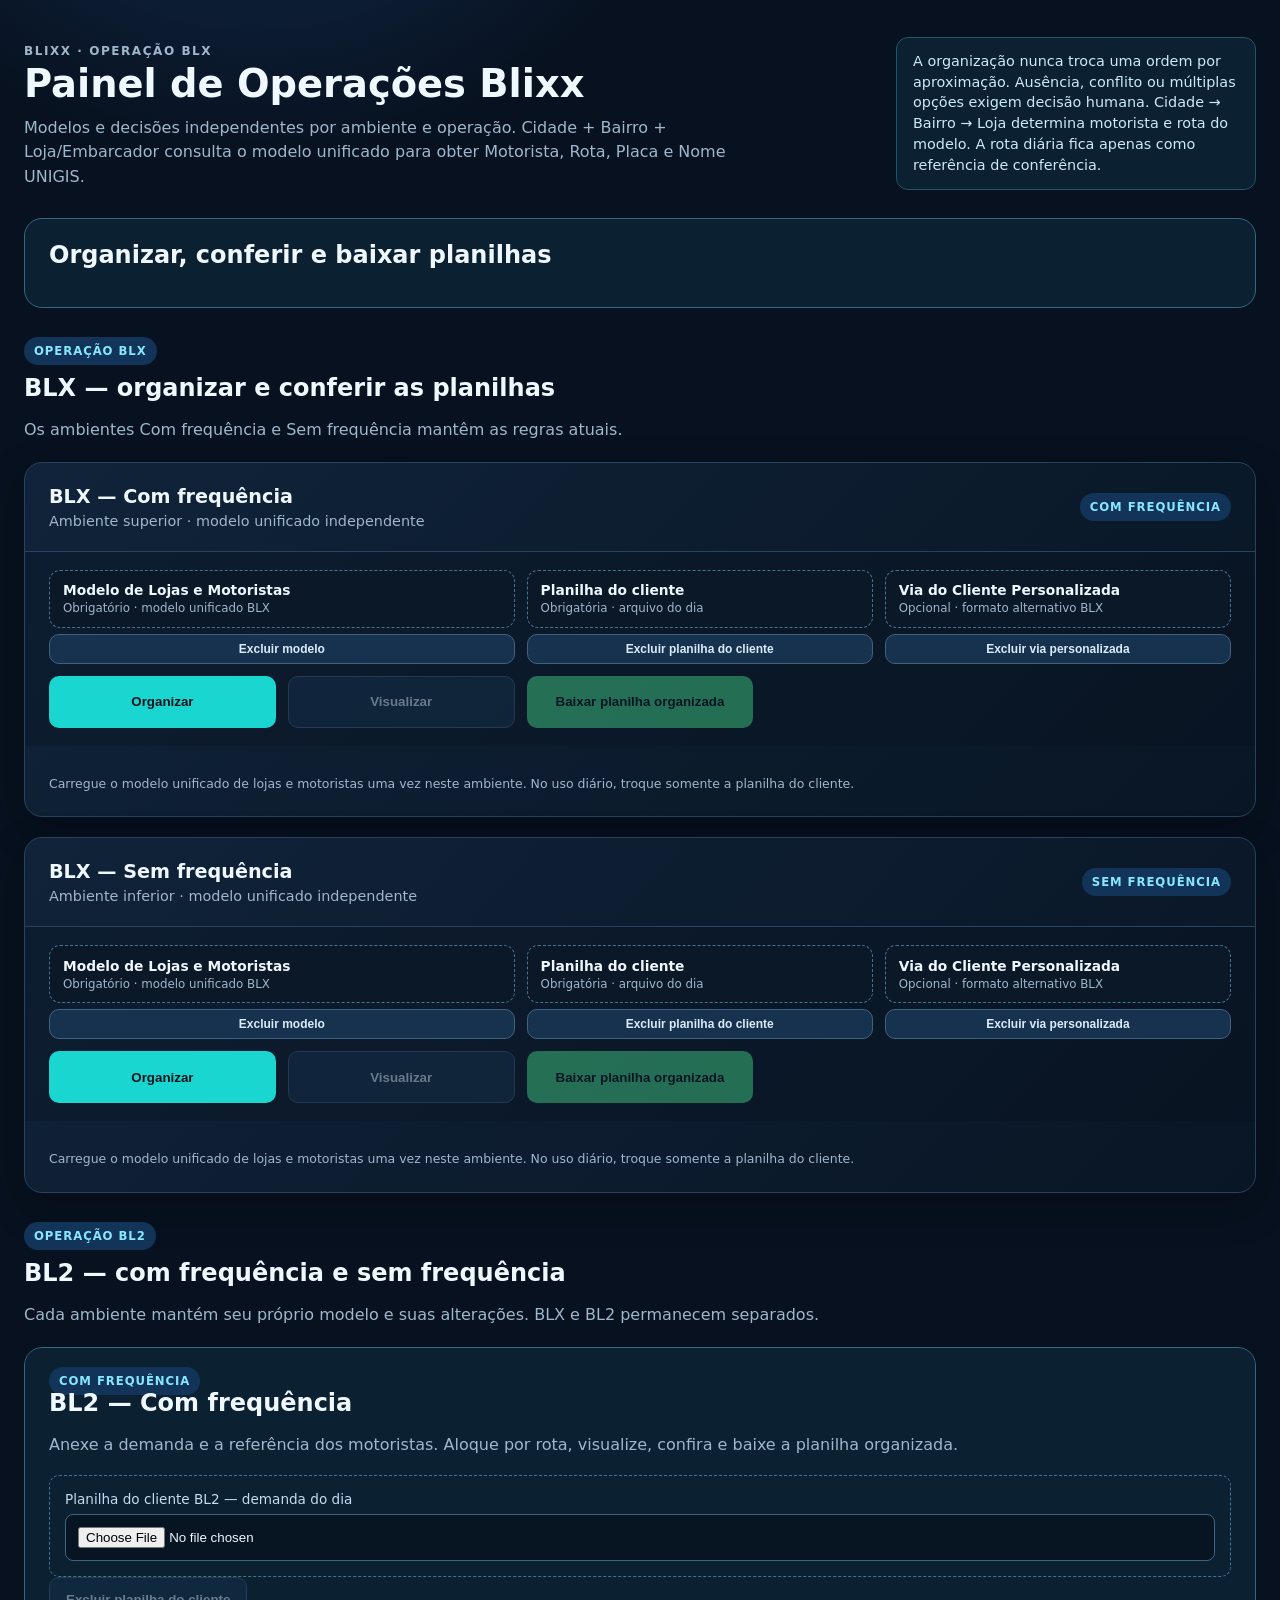
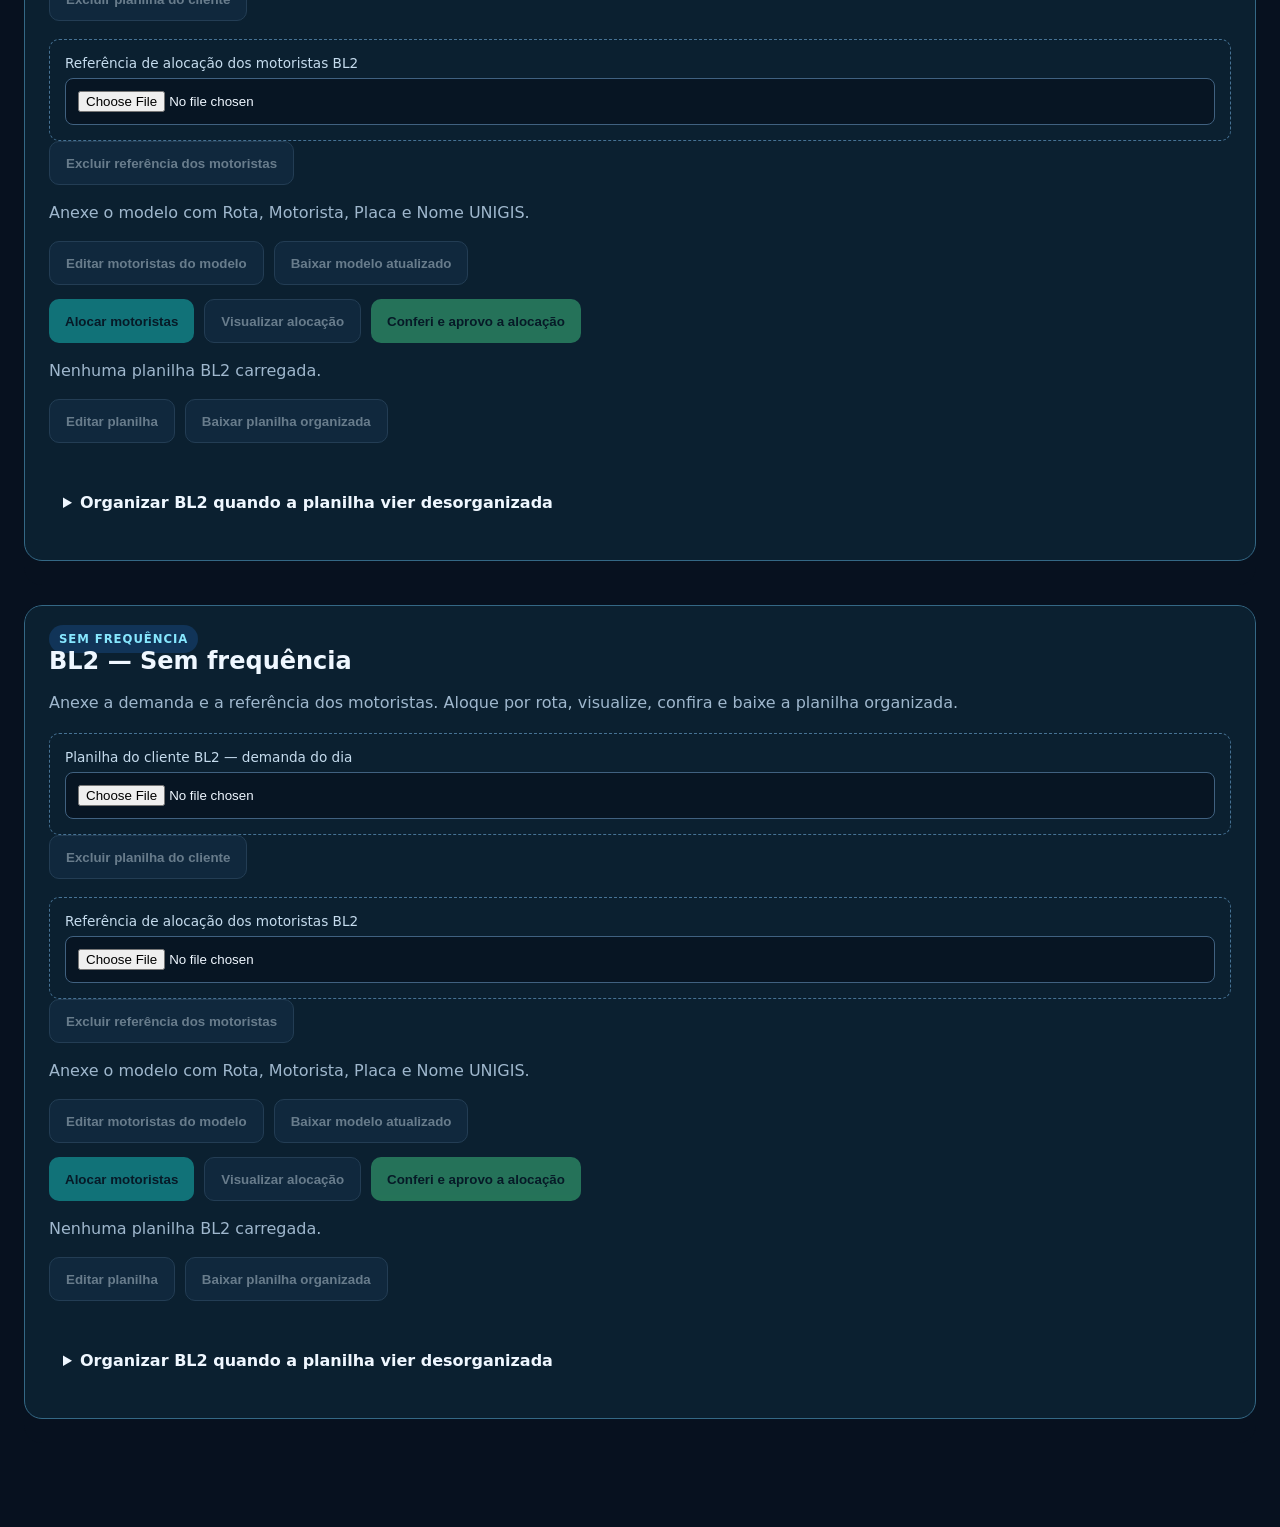
==== operacoes.html @ 613698d2 "Publicar Painel de Operações Blixx com organização e download testados" ====
<!doctype html>
<html lang="pt-BR">
<head>
<meta charset="utf-8">
<script>
'use strict';
// Each BL2 workspace runs the same tested UI with its own saved reference and choices.
const bl2Frequency=new URLSearchParams(location.search).get('bl2-frequency');
const isBL2Frequency=['com','sem'].includes(bl2Frequency);
if(!isBL2Frequency){
 // Preserve the former BL2 reference in Com frequência once; retain original keys as backup.
 try{if(localStorage.getItem('bl2-frequency-migration-v1')!=='done'){
  for(const key of ['bl2-route-reference-v1','blx-organizador-unificado-v2-bl2','blx-vinculos-humanos-v1-bl2']){
   const old=localStorage.getItem(key),target=key+'-frequency-com';
   if(old!==null&&localStorage.getItem(target)===null)localStorage.setItem(target,old);
  }
  localStorage.setItem('bl2-frequency-migration-v1','done');
 }}catch{}
}
const panelStorage=isBL2Frequency?{
 key(key){return /^(bl2-|rota-import-gate-v1-BL2$)|^blx-(organizador-unificado-v2|vinculos-humanos-v1)-bl2$/.test(key)?key+'-frequency-'+bl2Frequency:key;},
 getItem(key){return localStorage.getItem(this.key(key));},
 setItem(key,value){localStorage.setItem(this.key(key),value);},
 removeItem(key){localStorage.removeItem(this.key(key));}
}:localStorage;
if(isBL2Frequency){
 document.documentElement.classList.add('bl2-frequency-frame');
 const style=document.createElement('style');style.textContent='.bl2-frequency-frame body{background:#07111f;min-height:0;margin:0}.bl2-frequency-frame main{padding:0;max-width:none}.bl2-frequency-frame .hero,.bl2-frequency-frame #operation-blx,.bl2-frequency-frame main>.robot-panel:not(#operation-bl2),.bl2-frequency-frame body>header,.bl2-frequency-frame nav{display:none!important}.bl2-frequency-frame #operation-bl2{margin:0!important}.bl2-frequency-frame #bl2-optional{margin-bottom:12px}';document.head.append(style);
}
window.addEventListener('DOMContentLoaded',()=>{
 if(isBL2Frequency){
  const title='BL2 — '+(bl2Frequency==='com'?'Com frequência':'Sem frequência');
  document.title=title;document.querySelector('#operation-bl2 h2').textContent=title;
  document.querySelector('#operation-bl2 .mode').textContent=bl2Frequency==='com'?'COM FREQUÊNCIA':'SEM FREQUÊNCIA';
  document.querySelector('#card-bl2 h2').textContent=title+' — organização opcional';
  const snapshot=saveSnapshot;saveSnapshot=async function(source,operation,env,phase){
   if(operation==='BL2'){const prefix=title+' · ';source={...source,source:String(source.source).startsWith(prefix)?source.source:prefix+source.source};}
   return snapshot(source,operation,env,phase);
  };
  const originalStart=startRobot;startRobot=async function(operation,mode='real'){
   if(operation!=='BL2')throw Error('Este ambiente é exclusivo da BL2.');
   if(!readyForRobot('BL2')||!bl2Sheet)throw Error('Confira e aprove a planilha deste ambiente antes de iniciar.');
   if(isOperationBusy('BL2')||submitting)throw Error('A BL2 já está em andamento.');
   // The backend runs one BL2 at a time. Rebind an already approved, unchanged
   // local sheet if the other frequency was saved after this one.
   const current=await(await fetch('/api/operation-sheet?operation=BL2')).json();
   if(current.sheet?.id!==savedBL2.id){
    const phase=savedBL2.phase;submitting=true;updateButtons();
    try{savedBL2=await saveSnapshot(bl2Sheet,'BL2','bl2',phase);rememberGate(savedBL2);}
    finally{submitting=false;updateButtons();}
   }
   // Share the visible credentials and concurrency control with the main monitor.
   if(window.parent!==window){for(const key of ['user','password'])monitor('BL2',key).value=window.parent.document.getElementById('monitor-BL2-'+key).value;$('parallel-mode').checked=window.parent.document.getElementById('parallel-mode').checked;}
   await originalStart(operation,mode);
   if(window.parent!==window){window.parent.document.getElementById('monitor-BL2-password').value='';window.parent.document.getElementById('monitor-BL2').scrollIntoView({behavior:'smooth'});}
  };
  const download=downloadWorkbook;downloadWorkbook=function(wb,name){return download(wb,name.replace(/\.xlsx$/i,'_'+(bl2Frequency==='com'?'COM_FREQUENCIA':'SEM_FREQUENCIA')+'.xlsx'));};
  const savedDownload=downloadSavedRevision;downloadSavedRevision=async function(operation){
   if(operation!=='BL2')return savedDownload(operation);
   if(!bl2Sheet)throw Error('Nenhuma planilha carregada neste ambiente.');
   await ensureXlsx();const wb=XLSX.utils.book_new();XLSX.utils.book_append_sheet(wb,XLSX.utils.aoa_to_sheet(bl2Sheet.table),'Report');downloadWorkbook(wb,'PLANILHA_BL2.xlsx');
  };
  // Keep the shared monitor's parallel permission current before enabling Start.
  const buttons=updateButtons;updateButtons=function(){if(window.parent!==window)$('parallel-mode').checked=window.parent.document.getElementById('parallel-mode').checked;buttons();};
  const report=()=>{if(window.parent!==window)window.parent.postMessage({type:'bl2-frequency-height',frequency:bl2Frequency,height:Math.ceil(document.querySelector('main').getBoundingClientRect().height)+24},location.origin);};
  new ResizeObserver(report).observe(document.querySelector('main'));report();
  return;
 }
 const old=document.getElementById('operation-bl2');old.hidden=true;
 const group=document.createElement('section');group.id='bl2-frequency-workspaces';
 group.innerHTML='<div class="operation-heading"><span class="mode">OPERAÇÃO BL2</span><h2>BL2 — com frequência e sem frequência</h2><p>Cada ambiente mantém seu próprio modelo e suas alterações. No portal, ambos usam BL2. Execute uma BL2 por vez.</p></div>';
 old.after(group);const frames=new Map();
 for(const frequency of ['com','sem']){const frame=document.createElement('iframe');frame.src='./operacoes.html?bl2-frequency='+frequency;frame.title='BL2 — '+(frequency==='com'?'Com frequência':'Sem frequência');frame.style.cssText='display:block;width:100%;height:700px;border:0;margin:20px 0;border-radius:18px';group.append(frame);frames.set(frequency,frame);}
 window.addEventListener('message',event=>{const data=event.data,frame=frames.get(data?.frequency);if(event.origin!==location.origin||!frame||event.source!==frame.contentWindow||data.type!=='bl2-frequency-height'||!Number.isFinite(data.height))return;frame.style.height=Math.max(450,Math.min(12000,data.height))+'px';});
});

</script>
<script src="./web-mode.js"></script>
<meta name="viewport" content="width=device-width, initial-scale=1">
<title>Painel de Operações Blixx</title>
<style>
:root{--bg:#07111f;--panel:#0d1b2d;--panel2:#11243b;--line:#27435f;--ink:#eff7ff;--muted:#9fb7cd;--cyan:#1ad6d1;--green:#45d78b;--amber:#f4b64e;--red:#ff7181;--blue:#528bff}
*{box-sizing:border-box}body{margin:0;background:radial-gradient(circle at 20% -10%,#17345a 0,transparent 30rem),var(--bg);color:var(--ink);font-family:Inter,ui-sans-serif,system-ui,-apple-system,BlinkMacSystemFont,"Segoe UI",sans-serif}
main{max-width:1440px;margin:auto;padding:32px 24px 64px}.hero{display:flex;justify-content:space-between;gap:24px;align-items:end;margin-bottom:28px}.eyebrow{margin:0 0 8px;color:var(--cyan);font-size:.75rem;font-weight:800;letter-spacing:.13em;text-transform:uppercase}.hero h1{font-size:clamp(1.7rem,3vw,2.5rem);margin:0}.hero p{color:var(--muted);margin:10px 0 0;max-width:760px;line-height:1.55}.rule{background:#0b2030;border:1px solid #24536a;padding:13px 16px;border-radius:12px;color:#cceaf5;font-size:.9rem;line-height:1.45;max-width:360px}.workspace{border:1px solid var(--line);border-radius:18px;background:linear-gradient(135deg,rgba(17,36,59,.95),rgba(9,22,37,.96));overflow:hidden;margin:20px 0;box-shadow:0 14px 40px rgba(0,0,0,.22)}.workspace-head{padding:22px 24px;display:flex;align-items:center;justify-content:space-between;gap:18px;border-bottom:1px solid var(--line)}.workspace-head h2{font-size:1.2rem;margin:0}.workspace-head p{margin:5px 0 0;color:var(--muted);font-size:.9rem}.mode{font-size:.73rem;font-weight:800;padding:7px 10px;border-radius:99px;letter-spacing:.08em;text-transform:uppercase;background:#113458;color:#87e7ff;white-space:nowrap}.controls{display:grid;grid-template-columns:repeat(2,minmax(180px,1fr)) auto auto auto auto;gap:12px;padding:18px 24px;background:rgba(4,15,26,.25)}.upload{display:flex;min-height:58px;align-items:center;padding:10px 13px;border:1px dashed #467294;border-radius:11px;background:#0a1828;cursor:pointer;transition:.16s}.upload:hover{border-color:var(--cyan);background:#0b2031}.upload strong{font-size:.86rem;display:block}.upload span{display:block;color:var(--muted);font-size:.74rem;margin-top:3px}.upload input{display:none}.action{border:0;border-radius:10px;padding:0 16px;min-height:44px;align-self:center;color:#02131d;background:var(--cyan);font-weight:800;cursor:pointer;white-space:nowrap}.action:hover{filter:brightness(1.08)}.action.secondary{background:#17324e;color:#d9ecfb;border:1px solid #406180}.action.export{background:var(--green)}.action:disabled{opacity:.45;cursor:not-allowed}.content{padding:0 24px 24px}.message{display:none;margin:17px 0 0;border:1px solid var(--line);border-radius:10px;padding:12px 14px;color:var(--muted);font-size:.9rem}.message.show{display:block}.message.error{border-color:#8e3e4c;color:#ffd0d7;background:#2b141b}.message.ok{border-color:#27664e;color:#bbf6d6;background:#0b281f}.metrics{display:grid;grid-template-columns:repeat(4,minmax(0,1fr));gap:12px;margin:18px 0}.metric{border:1px solid var(--line);border-radius:12px;padding:15px;background:#091827}.metric label{color:var(--muted);font-size:.76rem}.metric strong{font-size:1.55rem;display:block;margin-top:4px}.metric.good strong{color:var(--green)}.metric.warn strong{color:var(--amber)}.preview{display:none;border:1px solid var(--line);border-radius:12px;overflow:auto;max-height:460px;background:#071523}.preview.show{display:block}table{border-collapse:collapse;width:100%;font-size:.81rem}th{position:sticky;top:0;background:#10253b;color:#bbd7ee;text-align:left;z-index:1}th,td{padding:10px 12px;border-bottom:1px solid #1c3851;white-space:nowrap}.preview tbody tr{cursor:default}.preview tbody tr:hover{background:#0d2438}.preview td.editing{outline:1px solid var(--cyan);background:#12344a;color:#fff}.tag{display:inline-block;padding:4px 7px;border-radius:7px;font-size:.69rem;font-weight:800}.tag.ok{background:#153d2c;color:#89f0b8}.tag.pending{background:#493616;color:#ffd281}.foot{padding:13px 0 0;color:var(--muted);font-size:.78rem;line-height:1.4}.muted{color:var(--muted)}@media(max-width:1100px){.controls{grid-template-columns:repeat(3,1fr)}.controls .action{min-height:52px}}@media(max-width:700px){main{padding:22px 14px 40px}.hero{display:block}.rule{margin-top:16px}.controls{grid-template-columns:1fr}.workspace-head{padding:18px}.content{padding:0 14px 14px}.controls{padding:14px}.metrics{grid-template-columns:repeat(2,1fr)}}
.decision-panel{margin:18px 0;padding:16px;border:1px solid #80652d;border-radius:12px;background:#152235}.decision-panel h3{margin:0 0 8px}.decision-list{display:grid;gap:12px}.decision-item{padding:12px;border:1px solid #38516d;border-radius:8px}.decision-item p{margin:0 0 8px;white-space:normal}.decision-item select{max-width:100%;width:100%;padding:10px;color:#eff7ff;background:#091827;border:1px solid #557390;border-radius:8px}.decision-item .action{margin:10px 10px 0 0}.decision-note{color:#9fb7cd;font-size:.85rem;line-height:1.5}.decision-feedback{color:#ffd281;margin-top:8px}
.remove-attachment{margin-top:6px;width:100%;font-size:.75rem;min-height:30px}.attachment{min-width:0}.bl2-optional{margin-top:20px}.bl2-optional>summary{cursor:pointer;font-weight:700;padding:14px}
.robot-panel .workspace .upload input[type="file"]{display:none}.controls{grid-template-columns:repeat(4,minmax(0,1fr))}.controls>.attachment{grid-column:span 2}.controls>.action{min-height:52px;white-space:normal}.approval-steps{color:#9fb7cd;font-size:.9rem;line-height:1.6}@media(max-width:700px){.controls{grid-template-columns:1fr}.controls>.attachment{grid-column:1/-1}}
[hidden]{display:none!important}.controls{grid-template-columns:repeat(5,minmax(0,1fr))}.controls>.attachment{grid-column:span 2}.controls>.attachment:nth-child(2){grid-column:span 3}@media(max-width:700px){.controls{grid-template-columns:1fr}.controls>.attachment,.controls>.attachment:nth-child(2){grid-column:1/-1}}#card-com .controls,#card-sem .controls{grid-template-columns:repeat(10,minmax(0,1fr))}#card-com .controls>.attachment,#card-sem .controls>.attachment{grid-column:span 3}#card-com .controls>.attachment:first-child,#card-sem .controls>.attachment:first-child{grid-column:span 4}#card-com .controls>.action,#card-sem .controls>.action{grid-column:span 2}@media(max-width:700px){#card-com .controls,#card-sem .controls{grid-template-columns:1fr}#card-com .controls>.attachment,#card-sem .controls>.attachment,#card-com .controls>.attachment:first-child,#card-sem .controls>.attachment:first-child,#card-com .controls>.action,#card-sem .controls>.action{grid-column:1/-1}}@media(max-width:850px){#parallel-monitors{grid-template-columns:1fr!important}}.operation-monitor{padding:16px;border:1px solid #346885;border-radius:12px;background:#071827}</style>
<link rel="stylesheet" href="./robot-panel.css">
</head>
<body>
<main>
  <header class="hero">
    <div>
      <p class="eyebrow">BLIXX · Operação BLX</p>
      <h1>Painel de Operações Blixx</h1>
      <p>Modelos e decisões independentes por ambiente e operação. Cidade + Bairro + Loja/Embarcador consulta o modelo unificado para obter Motorista, Rota, Placa e Nome UNIGIS.</p>
    </div>
    <div class="rule">A organização nunca troca uma ordem por aproximação. Ausência, conflito ou múltiplas opções exigem decisão humana. Cidade → Bairro → Loja determina motorista e rota do modelo. A rota diária fica apenas como referência de conferência.</div>
  </header>

  <section class="workspace" id="card-com">
    <div class="workspace-head">
      <div><h2>Com frequência</h2><p>Ambiente superior · modelo unificado independente</p></div>
      <span class="mode">COM FREQUÊNCIA</span>
    </div>
    <div class="controls">
      <div class="attachment"><label class="upload"><input id="com-model" type="file" accept=".xlsx,.xls"><div><strong>Modelo de Lojas e Motoristas</strong><span>Obrigatório · modelo unificado BLX</span></div></label><button class="action secondary remove-attachment" id="com-model-remove" onclick="removeAttachment('com','model')">Excluir modelo</button></div>
      <div class="attachment"><label class="upload"><input id="com-client" type="file" accept=".xlsx,.xls"><div><strong>Planilha do cliente</strong><span>Obrigatória · arquivo do dia</span></div></label><button class="action secondary remove-attachment" id="com-client-remove" onclick="removeAttachment('com','client')">Excluir planilha do cliente</button></div>
      <div class="attachment"><label class="upload"><input id="com-custom" type="file" accept=".xlsx,.xls"><div><strong>Via do Cliente Personalizada</strong><span>Opcional · formato alternativo BLX</span></div></label><button class="action secondary remove-attachment" id="com-custom-remove" onclick="removeAttachment('com','custom')">Excluir via personalizada</button></div>
      <button class="action" onclick="organize('com')">Organizar</button>
      <button class="action secondary" id="com-view" onclick="togglePreview('com')" disabled>Visualizar</button>
      <button class="action export" id="com-export" onclick="exportResult('com')" disabled>Baixar planilha organizada</button>
      <button class="action export" id="com-use-approved" onclick="document.getElementById('com-approved').click()">Utilizar planilha aprovada</button><input hidden id="com-approved" type="file" accept=".xlsx,.xls" onchange="loadApprovedFile('com')">
    </div>
    <div class="content"><div class="foot" id="com-approval-note">Após receber a aprovação do cliente, carregue o arquivo em “Carregar planilha aprovada”.</div><button class="action secondary" id="com-approved-remove" onclick="removeApprovedFile('com')" hidden>Excluir planilha aprovada</button><div id="com-message" class="message"></div><div id="com-metrics" class="metrics" hidden></div><div id="com-decisions"></div><div id="com-preview" class="preview"></div><div class="foot">Carregue o modelo unificado de lojas e motoristas uma vez neste ambiente. No uso diário, troque somente a planilha do cliente.</div></div>
  </section>

  <section class="workspace" id="card-sem">
    <div class="workspace-head">
      <div><h2>Sem frequência</h2><p>Ambiente inferior · modelo unificado independente</p></div>
      <span class="mode">SEM FREQUÊNCIA</span>
    </div>
    <div class="controls">
      <div class="attachment"><label class="upload"><input id="sem-model" type="file" accept=".xlsx,.xls"><div><strong>Modelo de Lojas e Motoristas</strong><span>Obrigatório · modelo unificado BLX</span></div></label><button class="action secondary remove-attachment" id="sem-model-remove" onclick="removeAttachment('sem','model')">Excluir modelo</button></div>
      <div class="attachment"><label class="upload"><input id="sem-client" type="file" accept=".xlsx,.xls"><div><strong>Planilha do cliente</strong><span>Obrigatória · arquivo do dia</span></div></label><button class="action secondary remove-attachment" id="sem-client-remove" onclick="removeAttachment('sem','client')">Excluir planilha do cliente</button></div>
      <div class="attachment"><label class="upload"><input id="sem-custom" type="file" accept=".xlsx,.xls"><div><strong>Via do Cliente Personalizada</strong><span>Opcional · formato alternativo BLX</span></div></label><button class="action secondary remove-attachment" id="sem-custom-remove" onclick="removeAttachment('sem','custom')">Excluir via personalizada</button></div>
      <button class="action" onclick="organize('sem')">Organizar</button>
      <button class="action secondary" id="sem-view" onclick="togglePreview('sem')" disabled>Visualizar</button>
      <button class="action export" id="sem-export" onclick="exportResult('sem')" disabled>Baixar planilha organizada</button>
      <button class="action export" id="sem-use-approved" onclick="document.getElementById('sem-approved').click()">Utilizar planilha aprovada</button><input hidden id="sem-approved" type="file" accept=".xlsx,.xls" onchange="loadApprovedFile('sem')">
    </div>
    <div class="content"><div class="foot" id="sem-approval-note">Após receber a aprovação do cliente, carregue o arquivo em “Carregar planilha aprovada”.</div><button class="action secondary" id="sem-approved-remove" onclick="removeApprovedFile('sem')" hidden>Excluir planilha aprovada</button><div id="sem-message" class="message"></div><div id="sem-metrics" class="metrics" hidden></div><div id="sem-decisions"></div><div id="sem-preview" class="preview"></div><div class="foot">Carregue o modelo unificado de lojas e motoristas uma vez neste ambiente. No uso diário, troque somente a planilha do cliente.</div></div>
  </section>
  <section class="workspace" id="card-bl2">
    <div class="workspace-head">
      <div><h2>BL2 — organização opcional</h2><p>Use somente quando a planilha BL2 precisar ser organizada</p></div>
      <span class="mode">BL2</span>
    </div>
    <div class="controls">
      <div class="attachment"><label class="upload"><input id="bl2-model" type="file" accept=".xlsx,.xls"><div><strong>Modelo de Lojas e Motoristas</strong><span>Obrigatório · modelo unificado BL2</span></div></label><button class="action secondary remove-attachment" id="bl2-model-remove" onclick="removeAttachment('bl2','model')">Excluir modelo</button></div>
      <div class="attachment"><label class="upload"><input id="bl2-client" type="file" accept=".xlsx,.xls"><div><strong>Planilha do cliente</strong><span>Obrigatória · arquivo do dia</span></div></label><button class="action secondary remove-attachment" id="bl2-client-remove" onclick="removeAttachment('bl2','client')">Excluir planilha do cliente</button></div>
      <button class="action" onclick="organize('bl2')">Organizar</button>
      <button class="action secondary" id="bl2-view" onclick="togglePreview('bl2')" disabled>Visualizar</button>
      <button class="action export" id="bl2-export" onclick="exportResult('bl2')" disabled>Baixar planilha organizada</button>
      <button class="action export" id="bl2-use-approved" onclick="document.getElementById('bl2-approved').click()">Utilizar planilha aprovada</button><input hidden id="bl2-approved" type="file" accept=".xlsx,.xls" onchange="loadApprovedFile('bl2')">
    </div>
    <div class="content"><div class="foot" id="bl2-approval-note">Após receber a aprovação do cliente, carregue o arquivo em “Carregar planilha aprovada”.</div><button class="action secondary" id="bl2-approved-remove" onclick="removeApprovedFile('bl2')" hidden>Excluir planilha aprovada</button><div id="bl2-message" class="message"></div><div id="bl2-metrics" class="metrics" hidden></div><div id="bl2-decisions"></div><div id="bl2-preview" class="preview"></div><div class="foot">Carregue o modelo unificado de lojas e motoristas uma vez neste ambiente. No uso diário, troque somente a planilha do cliente.</div></div>
  </section>
</main>

<script>
const states = { com: {}, sem: {}, bl2: {} };
const savedBases={com:{},sem:{},bl2:{}};
function baseStorageKey(env){return 'blx-organizador-unificado-v2-'+env;}
for(const env of ['com','sem','bl2']){
 try{const saved=JSON.parse(panelStorage.getItem(baseStorageKey(env))||'{}');if(Array.isArray(saved.model))savedBases[env]=saved;}catch{}
}
const legacyCatalogSeed={"signature":"3708675a5954f3ddae43882a72fa41549aa5fd11950166cd31335fe16e589199","rows":[{"catalogOnly":true,"cidade":"","bairro":"","loja":"","motorista":"GELSON PEREIRA RUFINO","rota":"1","placa":"FQJ7E97","unigis":"PEREIRA RUFINO GELSON","base":"BLX","status":"VINCULO_EXATO"},{"catalogOnly":true,"cidade":"","bairro":"","loja":"","motorista":"GEANNE JONUZZI NUNES LABANCA LAURENTINO","rota":"2","placa":"RMS2H68","unigis":"NUNES LABLANCA LAURENTIN GEANNE JONUZZI","base":"BLX","status":"VINCULO_EXATO"},{"catalogOnly":true,"cidade":"","bairro":"","loja":"","motorista":"GEANNE JONUZZI NUNES LABANCA LAURENTINO","rota":"2","placa":"RMS2H68","unigis":"NUNES LABLANCA LAURENTIN GEANNE JONUZZI","base":"BLX","status":"VINCULO_EXATO"},{"catalogOnly":true,"cidade":"","bairro":"","loja":"","motorista":"JOSE NILTO DE SOUZA","rota":"3","placa":"TAT1I41","unigis":"DE SOUZA JOSE NILTO","base":"BLX","status":"VINCULO_EXATO"},{"catalogOnly":true,"cidade":"","bairro":"","loja":"","motorista":"NATANAEL DE SOUZA","rota":"4","placa":"BAP8F31","unigis":"DE SOUZA NATANAEL","base":"BLX","status":"VINCULO_EXATO"},{"catalogOnly":true,"cidade":"","bairro":"","loja":"","motorista":"NATANAEL DE SOUZA","rota":"4","placa":"BAP8F31","unigis":"DE SOUZA NATANAEL","base":"BLX","status":"VINCULO_EXATO"},{"catalogOnly":true,"cidade":"","bairro":"","loja":"","motorista":"NATANAEL DE SOUZA","rota":"4","placa":"BAP8F31","unigis":"DE SOUZA NATANAEL","base":"BLX","status":"VINCULO_EXATO"},{"catalogOnly":true,"cidade":"","bairro":"","loja":"","motorista":"JULIANO ANTONIO FERREIRA","rota":"5","placa":"SKV0C95","unigis":"ANTONIO FERREIRA JULIANO","base":"BLX","status":"VINCULO_EXATO"},{"catalogOnly":true,"cidade":"","bairro":"","loja":"","motorista":"JULIANO ANTONIO FERREIRA","rota":"5","placa":"SKV0C95","unigis":"ANTONIO FERREIRA JULIANO","base":"BLX","status":"VINCULO_EXATO"},{"catalogOnly":true,"cidade":"","bairro":"","loja":"","motorista":"VALDIR ORCI JUNIOR","rota":"6","placa":"RFS5H31","unigis":"ORCI JUNIOR VALDIR","base":"BLX","status":"VINCULO_EXATO"},{"catalogOnly":true,"cidade":"","bairro":"","loja":"","motorista":"VALDIR ORCI JUNIOR","rota":"6","placa":"RFS5H31","unigis":"ORCI JUNIOR VALDIR","base":"BLX","status":"VINCULO_EXATO"},{"catalogOnly":true,"cidade":"","bairro":"","loja":"","motorista":"VALDIR ORCI JUNIOR","rota":"6","placa":"RFS5H31","unigis":"ORCI JUNIOR VALDIR","base":"BLX","status":"VINCULO_EXATO"},{"catalogOnly":true,"cidade":"","bairro":"","loja":"","motorista":"VALDIR ORCI JUNIOR","rota":"6","placa":"RFS5H31","unigis":"ORCI JUNIOR VALDIR","base":"BLX","status":"VINCULO_EXATO"},{"catalogOnly":true,"cidade":"","bairro":"","loja":"","motorista":"VALDIR ORCI JUNIOR","rota":"6","placa":"RFS5H31","unigis":"ORCI JUNIOR VALDIR","base":"BLX","status":"VINCULO_EXATO"},{"catalogOnly":true,"cidade":"","bairro":"","loja":"","motorista":"VALDIR ORCI JUNIOR","rota":"6","placa":"RFS5H31","unigis":"ORCI JUNIOR VALDIR","base":"BLX","status":"VINCULO_EXATO"},{"catalogOnly":true,"cidade":"","bairro":"","loja":"","motorista":"VALDIR ORCI JUNIOR","rota":"6","placa":"RFS5H31","unigis":"ORCI JUNIOR VALDIR","base":"BLX","status":"VINCULO_EXATO"},{"catalogOnly":true,"cidade":"","bairro":"","loja":"","motorista":"VALDIR ORCI JUNIOR","rota":"6","placa":"RFS5H31","unigis":"ORCI JUNIOR VALDIR","base":"BLX","status":"VINCULO_EXATO"},{"catalogOnly":true,"cidade":"","bairro":"","loja":"","motorista":"VALDIR ORCI JUNIOR","rota":"6","placa":"RFS5H31","unigis":"ORCI JUNIOR VALDIR","base":"BLX","status":"VINCULO_EXATO"},{"catalogOnly":true,"cidade":"","bairro":"","loja":"","motorista":"VINICIUS WALTER DOS SANTOS LIMA","rota":"7","placa":"QXC4G84","unigis":"DOS SANTOS LIMA VINICIUS WALTER","base":"BLX","status":"VINCULO_EXATO"},{"catalogOnly":true,"cidade":"","bairro":"","loja":"","motorista":"VINICIUS WALTER DOS SANTOS LIMA","rota":"7","placa":"QXC4G84","unigis":"DOS SANTOS LIMA VINICIUS WALTER","base":"BLX","status":"VINCULO_EXATO"},{"catalogOnly":true,"cidade":"","bairro":"","loja":"","motorista":"VINICIUS WALTER DOS SANTOS LIMA","rota":"7","placa":"QXC4G84","unigis":"DOS SANTOS LIMA VINICIUS WALTER","base":"BLX","status":"VINCULO_EXATO"},{"catalogOnly":true,"cidade":"","bairro":"","loja":"","motorista":"VINICIUS WALTER DOS SANTOS LIMA","rota":"7","placa":"QXC4G84","unigis":"DOS SANTOS LIMA VINICIUS WALTER","base":"BLX","status":"VINCULO_EXATO"},{"catalogOnly":true,"cidade":"","bairro":"","loja":"","motorista":"CARLA ROSAURA MEDEIROS MASSARI","rota":"8","placa":"QIG6B22","unigis":"MEDEIROS MASSARI CARLA ROSAURA","base":"BLX","status":"VINCULO_EXATO"},{"catalogOnly":true,"cidade":"","bairro":"","loja":"","motorista":"CARLA ROSAURA MEDEIROS MASSARI","rota":"8","placa":"QIG6B22","unigis":"MEDEIROS MASSARI CARLA ROSAURA","base":"BLX","status":"VINCULO_EXATO"},{"catalogOnly":true,"cidade":"","bairro":"","loja":"","motorista":"CARLA ROSAURA MEDEIROS MASSARI","rota":"8","placa":"QIG6B22","unigis":"MEDEIROS MASSARI CARLA ROSAURA","base":"BLX","status":"VINCULO_EXATO"},{"catalogOnly":true,"cidade":"","bairro":"","loja":"","motorista":"CARLA ROSAURA MEDEIROS MASSARI","rota":"8","placa":"QIG6B22","unigis":"MEDEIROS MASSARI CARLA ROSAURA","base":"BLX","status":"VINCULO_EXATO"},{"catalogOnly":true,"cidade":"","bairro":"","loja":"","motorista":"CARLA ROSAURA MEDEIROS MASSARI","rota":"8","placa":"QIG6B22","unigis":"MEDEIROS MASSARI CARLA ROSAURA","base":"BLX","status":"VINCULO_EXATO"},{"catalogOnly":true,"cidade":"","bairro":"","loja":"","motorista":"CARLA ROSAURA MEDEIROS MASSARI","rota":"8","placa":"QIG6B22","unigis":"MEDEIROS MASSARI CARLA ROSAURA","base":"BLX","status":"VINCULO_EXATO"},{"catalogOnly":true,"cidade":"","bairro":"","loja":"","motorista":"ANDRESSA  SANTOS DE MENEZES CAMPOS","rota":"9","placa":"RXS8I82","unigis":"DE MENEZES CAMPOS ANDRESSA SANTOS","base":"BLX","status":"VINCULO_EXATO"},{"catalogOnly":true,"cidade":"","bairro":"","loja":"","motorista":"ANDRESSA  SANTOS DE MENEZES CAMPOS","rota":"9","placa":"RXS8I82","unigis":"DE MENEZES CAMPOS ANDRESSA SANTOS","base":"BLX","status":"VINCULO_EXATO"},{"catalogOnly":true,"cidade":"","bairro":"","loja":"","motorista":"ANDRESSA  SANTOS DE MENEZES CAMPOS","rota":"9","placa":"RXS8I82","unigis":"DE MENEZES CAMPOS ANDRESSA SANTOS","base":"BLX","status":"VINCULO_EXATO"},{"catalogOnly":true,"cidade":"","bairro":"","loja":"","motorista":"ANDRESSA  SANTOS DE MENEZES CAMPOS","rota":"9","placa":"RXS8I82","unigis":"DE MENEZES CAMPOS ANDRESSA SANTOS","base":"BLX","status":"VINCULO_EXATO"},{"catalogOnly":true,"cidade":"","bairro":"","loja":"","motorista":"ANDRESSA  SANTOS DE MENEZES CAMPOS","rota":"9","placa":"RXS8I82","unigis":"DE MENEZES CAMPOS ANDRESSA SANTOS","base":"BLX","status":"VINCULO_EXATO"},{"catalogOnly":true,"cidade":"","bairro":"","loja":"","motorista":"ANDRÉ VIANA","rota":"10","placa":"RAE2F14 ","unigis":"VIANA KAPCHUK ANDRE","base":"BLX","status":"VINCULO_EXATO"},{"catalogOnly":true,"cidade":"","bairro":"","loja":"","motorista":"ANDRÉ VIANA","rota":"10","placa":"RAE2F14 ","unigis":"VIANA KAPCHUK ANDRE","base":"BLX","status":"VINCULO_EXATO"},{"catalogOnly":true,"cidade":"","bairro":"","loja":"","motorista":"ANDRÉ VIANA","rota":"10","placa":"RAE2F14 ","unigis":"VIANA KAPCHUK ANDRE","base":"BLX","status":"VINCULO_EXATO"},{"catalogOnly":true,"cidade":"","bairro":"","loja":"","motorista":"ANDRÉ VIANA","rota":"10","placa":"RAE2F14 ","unigis":"VIANA KAPCHUK ANDRE","base":"BLX","status":"VINCULO_EXATO"},{"catalogOnly":true,"cidade":"","bairro":"","loja":"","motorista":"ANDRÉ VIANA","rota":"10","placa":"RAE2F14 ","unigis":"VIANA KAPCHUK ANDRE","base":"BLX","status":"VINCULO_EXATO"},{"catalogOnly":true,"cidade":"","bairro":"","loja":"","motorista":"ANDRÉ VIANA","rota":"10","placa":"RAE2F14 ","unigis":"VIANA KAPCHUK ANDRE","base":"BLX","status":"VINCULO_EXATO"},{"catalogOnly":true,"cidade":"","bairro":"","loja":"","motorista":"ANDRÉ VIANA","rota":"10","placa":"RAE2F14 ","unigis":"VIANA KAPCHUK ANDRE","base":"BLX","status":"VINCULO_EXATO"},{"catalogOnly":true,"cidade":"","bairro":"","loja":"","motorista":"ANDRÉ VIANA","rota":"10","placa":"RAE2F14 ","unigis":"VIANA KAPCHUK ANDRE","base":"BLX","status":"VINCULO_EXATO"},{"catalogOnly":true,"cidade":"","bairro":"","loja":"","motorista":"ANDRÉ VIANA","rota":"10","placa":"RAE2F14 ","unigis":"VIANA KAPCHUK ANDRE","base":"BLX","status":"VINCULO_EXATO"},{"catalogOnly":true,"cidade":"","bairro":"","loja":"","motorista":"ANDRÉ VIANA","rota":"10","placa":"RAE2F14 ","unigis":"VIANA KAPCHUK ANDRE","base":"BLX","status":"VINCULO_EXATO"},{"catalogOnly":true,"cidade":"","bairro":"","loja":"","motorista":"ANDRÉ VIANA","rota":"10","placa":"RAE2F14 ","unigis":"VIANA KAPCHUK ANDRE","base":"BLX","status":"VINCULO_EXATO"},{"catalogOnly":true,"cidade":"","bairro":"","loja":"","motorista":"ANDRÉ VIANA","rota":"10","placa":"RAE2F14 ","unigis":"VIANA KAPCHUK ANDRE","base":"BLX","status":"VINCULO_EXATO"},{"catalogOnly":true,"cidade":"","bairro":"","loja":"","motorista":"MARCELO ANTONIO","rota":"11","placa":"QJZ1E99","unigis":"ANTONIO RODRIGUES MARCELO","base":"BLX","status":"VINCULO_EXATO"},{"catalogOnly":true,"cidade":"","bairro":"","loja":"","motorista":"MARCELO ANTONIO","rota":"11","placa":"QJZ1E99","unigis":"ANTONIO RODRIGUES MARCELO","base":"BLX","status":"VINCULO_EXATO"},{"catalogOnly":true,"cidade":"","bairro":"","loja":"","motorista":"MARCELO ANTONIO","rota":"11","placa":"QJZ1E99","unigis":"ANTONIO RODRIGUES MARCELO","base":"BLX","status":"VINCULO_EXATO"},{"catalogOnly":true,"cidade":"","bairro":"","loja":"","motorista":"MARCELO ANTONIO","rota":"11","placa":"QJZ1E99","unigis":"ANTONIO RODRIGUES MARCELO","base":"BLX","status":"VINCULO_EXATO"},{"catalogOnly":true,"cidade":"","bairro":"","loja":"","motorista":"MARCELO ANTONIO","rota":"11","placa":"QJZ1E99","unigis":"ANTONIO RODRIGUES MARCELO","base":"BLX","status":"VINCULO_EXATO"},{"catalogOnly":true,"cidade":"","bairro":"","loja":"","motorista":"JOSE ANTONIO ALEXANDRE VICENTE","rota":"12","placa":"QJG9261","unigis":"ALEXANDRE VICENTE JOSE ANTONIO","base":"BLX","status":"VINCULO_EXATO"},{"catalogOnly":true,"cidade":"","bairro":"","loja":"","motorista":"JOSE ANTONIO ALEXANDRE VICENTE","rota":"12","placa":"QJG9261","unigis":"ALEXANDRE VICENTE JOSE ANTONIO","base":"BLX","status":"VINCULO_EXATO"},{"catalogOnly":true,"cidade":"","bairro":"","loja":"","motorista":"JOSE ANTONIO ALEXANDRE VICENTE","rota":"12","placa":"QJG9261","unigis":"ALEXANDRE VICENTE JOSE ANTONIO","base":"BLX","status":"VINCULO_EXATO"},{"catalogOnly":true,"cidade":"","bairro":"","loja":"","motorista":"JOSE ANTONIO ALEXANDRE VICENTE","rota":"12","placa":"QJG9261","unigis":"ALEXANDRE VICENTE JOSE ANTONIO","base":"BLX","status":"VINCULO_EXATO"},{"catalogOnly":true,"cidade":"","bairro":"","loja":"","motorista":"JOSE ANTONIO ALEXANDRE VICENTE","rota":"12","placa":"QJG9261","unigis":"ALEXANDRE VICENTE JOSE ANTONIO","base":"BLX","status":"VINCULO_EXATO"},{"catalogOnly":true,"cidade":"","bairro":"","loja":"","motorista":"JOSE ANTONIO ALEXANDRE VICENTE","rota":"12","placa":"QJG9261","unigis":"ALEXANDRE VICENTE JOSE ANTONIO","base":"BLX","status":"VINCULO_EXATO"},{"catalogOnly":true,"cidade":"","bairro":"","loja":"","motorista":"JOSE ANTONIO ALEXANDRE VICENTE","rota":"12","placa":"QJG9261","unigis":"ALEXANDRE VICENTE JOSE ANTONIO","base":"BLX","status":"VINCULO_EXATO"},{"catalogOnly":true,"cidade":"","bairro":"","loja":"","motorista":"JOSE ANTONIO ALEXANDRE VICENTE","rota":"12","placa":"QJG9261","unigis":"ALEXANDRE VICENTE JOSE ANTONIO","base":"BLX","status":"VINCULO_EXATO"},{"catalogOnly":true,"cidade":"","bairro":"","loja":"","motorista":"JEAN CARLOS PEREIRA BORGES","rota":"13","placa":"QHO2J17","unigis":"PEREIRA BORGES JEAN CARLOS","base":"BLX","status":"VINCULO_EXATO"},{"catalogOnly":true,"cidade":"","bairro":"","loja":"","motorista":"JEAN CARLOS PEREIRA BORGES","rota":"13","placa":"QHO2J17","unigis":"PEREIRA BORGES JEAN CARLOS","base":"BLX","status":"VINCULO_EXATO"},{"catalogOnly":true,"cidade":"","bairro":"","loja":"","motorista":"JEAN CARLOS PEREIRA BORGES","rota":"13","placa":"QHO2J17","unigis":"PEREIRA BORGES JEAN CARLOS","base":"BLX","status":"VINCULO_EXATO"},{"catalogOnly":true,"cidade":"","bairro":"","loja":"","motorista":"JEAN CARLOS PEREIRA BORGES","rota":"13","placa":"QHO2J17","unigis":"PEREIRA BORGES JEAN CARLOS","base":"BLX","status":"VINCULO_EXATO"},{"catalogOnly":true,"cidade":"","bairro":"","loja":"","motorista":"JEAN CARLOS PEREIRA BORGES","rota":"13","placa":"QHO2J17","unigis":"PEREIRA BORGES JEAN CARLOS","base":"BLX","status":"VINCULO_EXATO"},{"catalogOnly":true,"cidade":"","bairro":"","loja":"","motorista":"JOÃO CARLOS FERREIRA","rota":"14","placa":"BDZ5H52","unigis":"CARLOS FERREIRA JOAO","base":"BLX","status":"VINCULO_EXATO"},{"catalogOnly":true,"cidade":"","bairro":"","loja":"","motorista":"JOÃO CARLOS FERREIRA","rota":"14","placa":"BDZ5H52","unigis":"CARLOS FERREIRA JOAO","base":"BLX","status":"VINCULO_EXATO"},{"catalogOnly":true,"cidade":"","bairro":"","loja":"","motorista":"JOÃO CARLOS FERREIRA","rota":"14","placa":"BDZ5H52","unigis":"CARLOS FERREIRA JOAO","base":"BLX","status":"VINCULO_EXATO"},{"catalogOnly":true,"cidade":"","bairro":"","loja":"","motorista":"JOÃO CARLOS FERREIRA","rota":"14","placa":"BDZ5H52","unigis":"CARLOS FERREIRA JOAO","base":"BLX","status":"VINCULO_EXATO"},{"catalogOnly":true,"cidade":"","bairro":"","loja":"","motorista":"JOÃO CARLOS FERREIRA","rota":"14","placa":"BDZ5H52","unigis":"CARLOS FERREIRA JOAO","base":"BLX","status":"VINCULO_EXATO"},{"catalogOnly":true,"cidade":"","bairro":"","loja":"","motorista":"ADINAEL  LIMAS","rota":"15","placa":"QHS2J16","unigis":"LIMAS ADINAEL","base":"BLX","status":"VINCULO_EXATO"},{"catalogOnly":true,"cidade":"","bairro":"","loja":"","motorista":"ADINAEL  LIMAS","rota":"15","placa":"QHS2J16","unigis":"LIMAS ADINAEL","base":"BLX","status":"VINCULO_EXATO"},{"catalogOnly":true,"cidade":"","bairro":"","loja":"","motorista":"ROGER ALMEIDA LOPES","rota":"16","placa":"RLJ4C16","unigis":"ALMEIDA LOPES ROGER","base":"BLX","status":"VINCULO_EXATO"},{"catalogOnly":true,"cidade":"","bairro":"","loja":"","motorista":"PAULO CARDOZO","rota":"17","placa":"SIO6F19","unigis":"CARDOZO PAULO","base":"BLX","status":"VINCULO_EXATO"},{"catalogOnly":true,"cidade":"","bairro":"","loja":"","motorista":"PAULO CARDOZO","rota":"17","placa":"SIO6F19","unigis":"CARDOZO PAULO","base":"BLX","status":"VINCULO_EXATO"},{"catalogOnly":true,"cidade":"","bairro":"","loja":"","motorista":"GABRIEL WEMERSON SOUSA ALVES","rota":"18","placa":"SDS3F57","unigis":"SOUZA ALVES GABRIEL WEMERSON","base":"BLX","status":"VINCULO_EXATO"},{"catalogOnly":true,"cidade":"","bairro":"","loja":"","motorista":"JONATA JEREMIAS RIBEIRO","rota":"19","placa":"BCH0E49","unigis":"JEREMIAS RIBEIRO JONATA","base":"BLX","status":"VINCULO_EXATO"},{"catalogOnly":true,"cidade":"","bairro":"","loja":"","motorista":"JONATA JEREMIAS RIBEIRO","rota":"19","placa":"BCH0E49","unigis":"JEREMIAS RIBEIRO JONATA","base":"BLX","status":"VINCULO_EXATO"},{"catalogOnly":true,"cidade":"","bairro":"","loja":"","motorista":"JONATA JEREMIAS RIBEIRO","rota":"19","placa":"BCH0E49","unigis":"JEREMIAS RIBEIRO JONATA","base":"BLX","status":"VINCULO_EXATO"},{"catalogOnly":true,"cidade":"","bairro":"","loja":"","motorista":"JONATA JEREMIAS RIBEIRO","rota":"19","placa":"BCH0E49","unigis":"JEREMIAS RIBEIRO JONATA","base":"BLX","status":"VINCULO_EXATO"},{"catalogOnly":true,"cidade":"","bairro":"","loja":"","motorista":"JONATA JEREMIAS RIBEIRO","rota":"19","placa":"BCH0E49","unigis":"JEREMIAS RIBEIRO JONATA","base":"BLX","status":"VINCULO_EXATO"},{"catalogOnly":true,"cidade":"","bairro":"","loja":"","motorista":"JONATA JEREMIAS RIBEIRO","rota":"19","placa":"BCH0E49","unigis":"JEREMIAS RIBEIRO JONATA","base":"BLX","status":"VINCULO_EXATO"},{"catalogOnly":true,"cidade":"","bairro":"","loja":"","motorista":"ALAN SCHMITT MONTEIRO","rota":"20","placa":"FGH1G41","unigis":"SCHIMITT MONTEIRO ALLAN","base":"BLX","status":"VINCULO_EXATO"},{"catalogOnly":true,"cidade":"","bairro":"","loja":"","motorista":"ALAN SCHMITT MONTEIRO","rota":"20","placa":"FGH1G41","unigis":"SCHIMITT MONTEIRO ALLAN","base":"BLX","status":"VINCULO_EXATO"},{"catalogOnly":true,"cidade":"","bairro":"","loja":"","motorista":"ALAN SCHMITT MONTEIRO","rota":"20","placa":"FGH1G41","unigis":"SCHIMITT MONTEIRO ALLAN","base":"BLX","status":"VINCULO_EXATO"},{"catalogOnly":true,"cidade":"","bairro":"","loja":"","motorista":"ALAN SCHMITT MONTEIRO","rota":"20","placa":"FGH1G41","unigis":"SCHIMITT MONTEIRO ALLAN","base":"BLX","status":"VINCULO_EXATO"},{"catalogOnly":true,"cidade":"","bairro":"","loja":"","motorista":"ALAN SCHMITT MONTEIRO","rota":"20","placa":"FGH1G41","unigis":"SCHIMITT MONTEIRO ALLAN","base":"BLX","status":"VINCULO_EXATO"},{"catalogOnly":true,"cidade":"","bairro":"","loja":"","motorista":"ALAN SCHMITT MONTEIRO","rota":"20","placa":"FGH1G41","unigis":"SCHIMITT MONTEIRO ALLAN","base":"BLX","status":"VINCULO_EXATO"},{"catalogOnly":true,"cidade":"","bairro":"","loja":"","motorista":"ALAN SCHMITT MONTEIRO","rota":"20","placa":"FGH1G41","unigis":"SCHIMITT MONTEIRO ALLAN","base":"BLX","status":"VINCULO_EXATO"},{"catalogOnly":true,"cidade":"","bairro":"","loja":"","motorista":"ALAN SCHMITT MONTEIRO","rota":"20","placa":"FGH1G41","unigis":"SCHIMITT MONTEIRO ALLAN","base":"BLX","status":"VINCULO_EXATO"},{"catalogOnly":true,"cidade":"","bairro":"","loja":"","motorista":"ALAN SCHMITT MONTEIRO","rota":"20","placa":"FGH1G41","unigis":"SCHIMITT MONTEIRO ALLAN","base":"BLX","status":"VINCULO_EXATO"},{"catalogOnly":true,"cidade":"","bairro":"","loja":"","motorista":"ALAN SCHMITT MONTEIRO","rota":"20","placa":"FGH1G41","unigis":"SCHIMITT MONTEIRO ALLAN","base":"BLX","status":"VINCULO_EXATO"},{"catalogOnly":true,"cidade":"","bairro":"","loja":"","motorista":"ALAN SCHMITT MONTEIRO","rota":"20","placa":"FGH1G41","unigis":"SCHIMITT MONTEIRO ALLAN","base":"BLX","status":"VINCULO_EXATO"},{"catalogOnly":true,"cidade":"","bairro":"","loja":"","motorista":"SAMARA PAVESI","rota":"21","placa":"RKZ7J96","unigis":"PAVESI SAMARA","base":"BLX","status":"VINCULO_EXATO"},{"catalogOnly":true,"cidade":"","bairro":"","loja":"","motorista":"SAMARA PAVESI","rota":"21","placa":"RKZ7J96","unigis":"PAVESI SAMARA","base":"BLX","status":"VINCULO_EXATO"},{"catalogOnly":true,"cidade":"","bairro":"","loja":"","motorista":"SAMARA PAVESI","rota":"21","placa":"RKZ7J96","unigis":"PAVESI SAMARA","base":"BLX","status":"VINCULO_EXATO"},{"catalogOnly":true,"cidade":"","bairro":"","loja":"","motorista":"SAMARA PAVESI","rota":"21","placa":"RKZ7J96","unigis":"PAVESI SAMARA","base":"BLX","status":"VINCULO_EXATO"},{"catalogOnly":true,"cidade":"","bairro":"","loja":"","motorista":"SAMARA PAVESI","rota":"21","placa":"RKZ7J96","unigis":"PAVESI SAMARA","base":"BLX","status":"VINCULO_EXATO"},{"catalogOnly":true,"cidade":"","bairro":"","loja":"","motorista":"SAMARA PAVESI","rota":"21","placa":"RKZ7J96","unigis":"PAVESI SAMARA","base":"BLX","status":"VINCULO_EXATO"},{"catalogOnly":true,"cidade":"","bairro":"","loja":"","motorista":"FABRICIO CRISFIR ALMEIDA DINIZ","rota":"22","placa":"RXR0E79","unigis":"ALMEIDA DINIZ FABRICIO CRISFIR","base":"BLX","status":"VINCULO_EXATO"},{"catalogOnly":true,"cidade":"","bairro":"","loja":"","motorista":"FABRICIO CRISFIR ALMEIDA DINIZ","rota":"22","placa":"RXR0E79","unigis":"ALMEIDA DINIZ FABRICIO CRISFIR","base":"BLX","status":"VINCULO_EXATO"},{"catalogOnly":true,"cidade":"","bairro":"","loja":"","motorista":"FABRICIO CRISFIR ALMEIDA DINIZ","rota":"22","placa":"RXR0E79","unigis":"ALMEIDA DINIZ FABRICIO CRISFIR","base":"BLX","status":"VINCULO_EXATO"},{"catalogOnly":true,"cidade":"","bairro":"","loja":"","motorista":"FABRICIO CRISFIR ALMEIDA DINIZ","rota":"22","placa":"RXR0E79","unigis":"ALMEIDA DINIZ FABRICIO CRISFIR","base":"BLX","status":"VINCULO_EXATO"},{"catalogOnly":true,"cidade":"","bairro":"","loja":"","motorista":"JULIANO ALVES BORGES","rota":"23","placa":"QJR4H02","unigis":"ALVEZ BORGES JULIANO","base":"BLX","status":"VINCULO_EXATO"},{"catalogOnly":true,"cidade":"","bairro":"","loja":"","motorista":"JULIANO ALVES BORGES","rota":"23","placa":"QJR4H02","unigis":"ALVEZ BORGES JULIANO","base":"BLX","status":"VINCULO_EXATO"},{"catalogOnly":true,"cidade":"","bairro":"","loja":"","motorista":"JULIANO ALVES BORGES","rota":"23","placa":"QJR4H02","unigis":"ALVEZ BORGES JULIANO","base":"BLX","status":"VINCULO_EXATO"},{"catalogOnly":true,"cidade":"","bairro":"","loja":"","motorista":"JULIANO ALVES BORGES","rota":"23","placa":"QJR4H02","unigis":"ALVEZ BORGES JULIANO","base":"BLX","status":"VINCULO_EXATO"},{"catalogOnly":true,"cidade":"","bairro":"","loja":"","motorista":"JULIANO ALVES BORGES","rota":"23","placa":"QJR4H02","unigis":"ALVEZ BORGES JULIANO","base":"BLX","status":"VINCULO_EXATO"},{"catalogOnly":true,"cidade":"","bairro":"","loja":"","motorista":"JULIANO ALVES BORGES","rota":"23","placa":"QJR4H02","unigis":"ALVEZ BORGES JULIANO","base":"BLX","status":"VINCULO_EXATO"},{"catalogOnly":true,"cidade":"","bairro":"","loja":"","motorista":"JULIANO ALVES BORGES","rota":"23","placa":"QJR4H02","unigis":"ALVEZ BORGES JULIANO","base":"BLX","status":"VINCULO_EXATO"},{"catalogOnly":true,"cidade":"","bairro":"","loja":"","motorista":"JULIANO ALVES BORGES","rota":"23","placa":"QJR4H02","unigis":"ALVEZ BORGES JULIANO","base":"BLX","status":"VINCULO_EXATO"},{"catalogOnly":true,"cidade":"","bairro":"","loja":"","motorista":"EMERSON FABIANO MARQUES MONTEIRO","rota":"24","placa":"QHD1445","unigis":"MAERQUES MONTEIRO EMERSON FABIANO","base":"BLX","status":"VINCULO_EXATO"},{"catalogOnly":true,"cidade":"","bairro":"","loja":"","motorista":"ALCEMAR DA CRUZ KRAUSS","rota":"25","placa":"JCQ4C19","unigis":"CRUZ KRAUSS ALCEMAR DA","base":"BLX","status":"VINCULO_EXATO"},{"catalogOnly":true,"cidade":"","bairro":"","loja":"","motorista":"ALCEMAR DA CRUZ KRAUSS","rota":"25","placa":"JCQ4C19","unigis":"CRUZ KRAUSS ALCEMAR DA","base":"BLX","status":"VINCULO_EXATO"},{"catalogOnly":true,"cidade":"","bairro":"","loja":"","motorista":"ALCEMAR DA CRUZ KRAUSS","rota":"25","placa":"JCQ4C19","unigis":"CRUZ KRAUSS ALCEMAR DA","base":"BLX","status":"VINCULO_EXATO"},{"catalogOnly":true,"cidade":"","bairro":"","loja":"","motorista":"ALCEMAR DA CRUZ KRAUSS","rota":"25","placa":"JCQ4C19","unigis":"CRUZ KRAUSS ALCEMAR DA","base":"BLX","status":"VINCULO_EXATO"},{"catalogOnly":true,"cidade":"","bairro":"","loja":"","motorista":"ALCEMAR DA CRUZ KRAUSS","rota":"25","placa":"JCQ4C19","unigis":"CRUZ KRAUSS ALCEMAR DA","base":"BLX","status":"VINCULO_EXATO"},{"catalogOnly":true,"cidade":"","bairro":"","loja":"","motorista":"ELOIR MEYER","rota":"26","placa":"QJD4E01","unigis":"MEYER ELOIR","base":"BLX","status":"VINCULO_EXATO"},{"catalogOnly":true,"cidade":"","bairro":"","loja":"","motorista":"ELOIR MEYER","rota":"26","placa":"QJD4E01","unigis":"MEYER ELOIR","base":"BLX","status":"VINCULO_EXATO"},{"catalogOnly":true,"cidade":"","bairro":"","loja":"","motorista":"ELOIR MEYER","rota":"26","placa":"QJD4E01","unigis":"MEYER ELOIR","base":"BLX","status":"VINCULO_EXATO"},{"catalogOnly":true,"cidade":"","bairro":"","loja":"","motorista":"ELOIR MEYER","rota":"26","placa":"QJD4E01","unigis":"MEYER ELOIR","base":"BLX","status":"VINCULO_EXATO"},{"catalogOnly":true,"cidade":"","bairro":"","loja":"","motorista":"ELOIR MEYER","rota":"26","placa":"QJD4E01","unigis":"MEYER ELOIR","base":"BLX","status":"VINCULO_EXATO"},{"catalogOnly":true,"cidade":"","bairro":"","loja":"","motorista":"ELOIR MEYER","rota":"26","placa":"QJD4E01","unigis":"MEYER ELOIR","base":"BLX","status":"VINCULO_EXATO"},{"catalogOnly":true,"cidade":"","bairro":"","loja":"","motorista":"ELOIR MEYER","rota":"26","placa":"QJD4E01","unigis":"MEYER ELOIR","base":"BLX","status":"VINCULO_EXATO"},{"catalogOnly":true,"cidade":"","bairro":"","loja":"","motorista":"ELOIR MEYER","rota":"26","placa":"QJD4E01","unigis":"MEYER ELOIR","base":"BLX","status":"VINCULO_EXATO"},{"catalogOnly":true,"cidade":"","bairro":"","loja":"","motorista":"MATHEUS PADILHA","rota":"27","placa":"RUX5G85","unigis":"PADILHA MATEUS","base":"BLX","status":"VINCULO_EXATO"},{"catalogOnly":true,"cidade":"","bairro":"","loja":"","motorista":"DOUGAS ALBINO","rota":"28","placa":"BDR4H35","unigis":"PINTO ALBINO DOUGLAS","base":"BLX","status":"VINCULO_EXATO"}]};
async function enrichLegacyCatalog(model){
 if(model.some(r=>r.catalogOnly))return model;
 const payload=JSON.stringify(model.map(r=>[r.cidade,r.bairro,r.loja,r.motorista,r.rota,r.placa,r.unigis,r.status,r.reason,r.base].map(exactValue)));
 const bytes=await crypto.subtle.digest('SHA-256',new TextEncoder().encode(payload));const hash=[...new Uint8Array(bytes)].map(b=>b.toString(16).padStart(2,'0')).join('');
 return hash===legacyCatalogSeed.signature?[...model,...legacyCatalogSeed.rows]:model;
}
const humanDecisions={com:{},sem:{},bl2:{}};
function decisionStorageKey(env){return 'blx-vinculos-humanos-v1-'+env;}
for(const env of ['com','sem','bl2']){try{const saved=JSON.parse(panelStorage.getItem(decisionStorageKey(env))||'{}');if(saved&&typeof saved==='object'&&!Array.isArray(saved))humanDecisions[env]=Object.fromEntries(Object.entries(saved).map(([key,value])=>[value?.cidade&&value?.bairro&&value?.loja?sellerKey(value.cidade,value.bairro,value.loja):key,value]));}catch{}}
function persistDecisions(env,next){try{panelStorage.setItem(decisionStorageKey(env),JSON.stringify(next));humanDecisions[env]=next;return true;}catch{return false;}}
function assignmentKey(row){return [row.motorista,row.rota,row.placa,row.unigis].map(exactValue).join('|');}
function operationFor(env){return env==='bl2'?'BL2':'BLX';}
function driverCatalog(model,env){const choices=new Map();for(const row of model){if(exactValue(row.base)!==operationFor(env)||![row.motorista,row.rota,row.placa,row.unigis].every(exactValue))continue;choices.set(assignmentKey(row),{motorista:row.motorista,rota:row.rota,placa:row.placa,unigis:row.unigis,base:operationFor(env)});}return [...choices.values()].sort((a,b)=>String(a.motorista).localeCompare(String(b.motorista),'pt-BR')||Number(a.rota)-Number(b.rota));}
function storeBases(env){try{panelStorage.setItem(baseStorageKey(env),JSON.stringify(savedBases[env]));return true;}catch{return false;}}


function normal(value) {
  return String(value ?? '').normalize('NFD').replace(/[\u0300-\u036f]/g, '').toUpperCase().replace(/[^A-Z0-9]+/g, ' ').replace(/\s+/g, ' ').trim();
}
function key(city, bairro) { return normal(city) + '|' + normal(bairro); }
function compactDriver(name) { return String(name ?? '').replace(/\s*-\s*[A-Z0-9]{6,8}\s*$/i,'').trim(); }
function safe(value) { return String(value ?? '').replace(/[&<>"']/g, character => ({'&':'&amp;','<':'&lt;','>':'&gt;','"':'&quot;',"'":'&#039;'}[character])); }
function message(env, text, type='') {
  const el = document.getElementById(env + '-message');
  el.textContent = text; el.className = 'message show ' + type;
}
const organizerVersions={com:0,sem:0,bl2:0};
function clearOrganizer(env){states[env]={};updateOrganizerExports(env);document.getElementById(env+'-view').disabled=true;document.getElementById(env+'-preview').innerHTML='';document.getElementById(env+'-metrics').hidden=true;document.getElementById(env+'-decisions').innerHTML='';if(typeof invalidateOrganizer==='function')invalidateOrganizer(env);}
async function removeAttachment(env,type){
 if(typeof isOperationBusy==='function' && (isOperationBusy(typeof env==='undefined'?'BLX':operationFor(env))||submitting))return;
 if(env==='bl2' && typeof discardBL2Revision==='function'){try{await discardBL2Revision();}catch(error){message(env,error.message,'error');return;}}
 if(type==='model'){try{panelStorage.removeItem(baseStorageKey(env));}catch{message(env,'Não foi possível excluir o modelo salvo.','error');return;}savedBases[env]={};}
 const input=document.getElementById(env+'-'+type);input.value='';input.dispatchEvent(new Event('change',{bubbles:true}));
 message(env,type==='model'?'Modelo removido. Os vínculos humanos salvos serão conferidos contra o próximo modelo.':'Planilha do cliente removida. O modelo continua salvo.');
}
function copyFrequencyModel(){
 if(typeof isOperationBusy==='function' && (isOperationBusy(typeof env==='undefined'?'BLX':operationFor(env))||submitting))return;
 if(!savedBases.com.model?.length){message('sem','Carregue o modelo na BLX com frequência ou selecione o arquivo de modelo aqui.','error');return;}
 if(savedBases.sem.model?.length){message('sem','Já existe um modelo neste ambiente. Exclua-o antes de copiar outro.','error');return;}
 const copy=JSON.parse(JSON.stringify(savedBases.com));
 try{panelStorage.setItem(baseStorageKey('sem'),JSON.stringify(copy));}catch{message('sem','Não foi possível salvar o modelo neste navegador. Selecione o arquivo neste ambiente.','error');return;}
 savedBases.sem=copy;document.getElementById('sem-model').value='';++organizerVersions.sem;clearOrganizer('sem');
 document.getElementById('sem-model').closest('.upload').querySelector('span').textContent='Modelo salvo · '+copy.modelName;
 message('sem','Modelo da BLX com frequência copiado. Agora clique em Organizar. As decisões humanas continuam separadas por ambiente.','ok');
}
function fileName(env,type){
 const input=document.getElementById(env+'-'+type),label=input.closest('.upload').querySelector('span');let version=0;
 if(type==='model' && savedBases[env].model?.length)label.textContent='Modelo salvo · '+savedBases[env].modelName;
 input.addEventListener('change',async()=>{
 const current=++version;++organizerVersions[env];clearOrganizer(env);const file=input.files[0];
 if(type==='client'||type==='custom'){
 label.textContent=file?file.name:(type==='custom'?'Opcional · formato alternativo BLX':'Obrigatória · arquivo do dia');
 if(file && env!=='bl2'){
  const other=document.getElementById(env+'-'+(type==='client'?'custom':'client'));
  if(other){other.value='';other.closest('.upload').querySelector('span').textContent=type==='client'?'Opcional · formato alternativo BLX':'Obrigatória · arquivo do dia';}
 }
 return;
}
 if(!file){label.textContent=savedBases[env].model?.length?'Modelo salvo · '+savedBases[env].modelName:'Obrigatório · modelo unificado '+operationFor(env);return;}
 savedBases[env]={};storeBases(env);label.textContent='Lendo · '+file.name;
 try{await ensureXlsx();const book=await readWorkbook(file);const model=unifiedBookRows(book,env);
 if(current!==version)return;savedBases[env]={model,modelName:file.name};const stored=storeBases(env);
 label.textContent=(stored?'Modelo salvo · ':'Carregado nesta página · ')+file.name;
 message(env,stored?'Modelo unificado salvo neste ambiente. Agora selecione a planilha do cliente.':'Modelo carregado nesta página; o navegador não permitiu salvar a base.','ok');
 }catch(error){if(current===version){label.textContent='Modelo inválido · '+file.name;message(env,error.message,'error');}}
 });
}
['com','sem','bl2'].forEach(env=>['model','client'].forEach(type=>fileName(env,type)));
['com','sem'].forEach(env=>fileName(env,'custom'));

function ensureXlsx() {
  if (window.XLSX) return Promise.resolve();
  if (window._xlsxLoading) return window._xlsxLoading;
  window._xlsxLoading = new Promise((resolve, reject) => {
    const script = document.createElement('script');
    script.src = './xlsx.js';
    script.onload = resolve;
    script.onerror = () => reject(new Error('Não foi possível carregar o leitor de planilhas. Abra o arquivo com conexão à internet e tente novamente.'));
    document.head.appendChild(script);
  });
  return window._xlsxLoading;
}
function loadScript(src) {
  return new Promise((resolve, reject) => {
    const script = document.createElement('script');
    script.src = src; script.onload = resolve;
    script.onerror = () => reject(new Error('Não foi possível carregar o gerador de PDF. Abra o arquivo com conexão à internet e tente novamente.'));
    document.head.appendChild(script);
  });
}
async function ensurePdf() {
  if (window.jspdf?.jsPDF && window.jspdf?.jsPDF.API.autoTable) return;
  if (!window._pdfLoading) window._pdfLoading = (async () => {
    if (!window.jspdf?.jsPDF) await loadScript('./jspdf.js');
    if (!window.jspdf?.jsPDF?.API.autoTable) await loadScript('./autotable.js');
  })();
  return window._pdfLoading;
}
async function readWorkbook(file) {
  const buffer = await file.arrayBuffer();
  const book = XLSX.read(buffer, {type:'array', cellDates:true});
  const name = book.SheetNames[0];
  const sheet = book.Sheets[name];
  const data = XLSX.utils.sheet_to_json(sheet, {header:1, defval:'', raw:false});
  if (!data.length) throw new Error('A planilha não possui linhas para organizar.');
  return {book, name, sheet, data};
}
function headerIndex(headers, names) {
  const desired = names.map(normal);
  return headers.findIndex(header => desired.includes(normal(header)));
}
function exactValue(value){return String(value??'').normalize('NFC').trim().replace(/\s+/g,' ').toUpperCase();}
function locationValue(value){return exactValue(value).normalize('NFD').replace(/[\u0300-\u036f]/g,'');}
function sellerKey(city,bairro,loja){return [city,bairro,loja].map(locationValue).join('|');}
function unifiedRows(table,env){
 const h=table[0]||[],city=headerIndex(h,['Cidade','Município','Localidades','Localidade','Localidad']),bairro=headerIndex(h,['Bairro','Bairros','Barrio']),loja=headerIndex(h,['Loja','Seller','Embarcador','Loja/Embarcador']),driver=headerIndex(h,['Motorista real','Motorista']),route=headerIndex(h,['Rota','Route']),plate=headerIndex(h,['Placa']),unigis=headerIndex(h,['Nome no Unigis','Nome UNIGIS']),status=headerIndex(h,['Status']),reason=headerIndex(h,['Motivo da pendência']),base=headerIndex(h,['Base','Depósito','Deposito']);
 if([city,bairro,loja,driver,route,plate,unigis].some(i=>i<0))throw Error('Modelo inválido: use o Excel unificado com Cidade/Localidades, Bairro, Loja/Embarcador, Motorista, Rota, Placa e Nome UNIGIS.');
 const rows=table.slice(1).filter(r=>r.some(v=>String(v??'').trim())).map(r=>({cidade:r[city],bairro:r[bairro],loja:r[loja],motorista:r[driver],rota:r[route],placa:r[plate],unigis:r[unigis],status:status<0?'':r[status],reason:reason<0?'':r[reason],base:base<0?operationFor(env):r[base]}));
 if(!rows.length)throw Error('O modelo unificado não contém registros.');return rows;
}
function unifiedBookRows(book,env){
 const guide=book.book.Sheets['Como usar'];
 const title=guide?.A2?.v;
 if(env==='bl2' && normal(title).startsWith('MODELO BLX'))throw Error('Este modelo é BLX. Selecione um modelo BL2.');
 if(env!=='bl2' && normal(title).startsWith('MODELO BL2'))throw Error('Este modelo é BL2. Selecione um modelo BLX.');
 // Prefer the consolidated sheet and never use the original source tabs as fallback.
 const name=book.book.SheetNames.find(n=>normal(n)==='MODELO UNIFICADO');
 const table=name?XLSX.utils.sheet_to_json(book.book.Sheets[name],{header:1,defval:'',raw:false}):book.data;
 const rows=unifiedRows(table,env);
 if(rows.some(r=>exactValue(r.base)!==operationFor(env)))throw Error('O modelo contém uma base diferente de '+operationFor(env)+'. Use o modelo próprio desta operação.');
 const originalName=book.book.SheetNames.find(n=>normal(n)==='MOTORISTAS ORIGINAL');
 if(originalName){
 const data=XLSX.utils.sheet_to_json(book.book.Sheets[originalName],{header:1,defval:'',raw:false}),h=data[0]||[];
 const driver=headerIndex(h,['Motorista real','Motorista']),route=headerIndex(h,['Rota']),plate=headerIndex(h,['Placa']),unigis=headerIndex(h,['Nome no Unigis','Nome UNIGIS']);
 if([driver,route,plate,unigis].every(i=>i>=0))for(const r of data.slice(1)){if([r[driver],r[route],r[plate],r[unigis]].every(exactValue))rows.push({catalogOnly:true,cidade:'',bairro:'',loja:'',motorista:r[driver],rota:r[route],placa:r[plate],unigis:r[unigis],base:operationFor(env),status:'VINCULO_EXATO'});}
 }return rows;
}
function createIndex(model,env){
 const cities=new Map();
 for(const row of model){
 if(row.catalogOnly)continue;
 const city=locationValue(row.cidade),bairro=locationValue(row.bairro),loja=locationValue(row.loja);
 if(!cities.has(city))cities.set(city,new Map());const bairros=cities.get(city);
 if(!bairros.has(bairro))bairros.set(bairro,new Map());const lojas=bairros.get(bairro);
 if(!lojas.has(loja))lojas.set(loja,[]);lojas.get(loja).push(row);
 }return {model,cities,env,catalog:driverCatalog(model,env)};
}
function resolveRecord(record,index){
 const pending=reason=>({match:null,status:'AGUARDANDO_DECISAO_HUMANA',reason,humanApproved:false,routeChanged:false,routeConfirmation:''});

 if(![record.cidade,record.bairro,record.loja].every(exactValue))return pending('Cidade, bairro ou loja ausente.');
 const learned=index.env?humanDecisions[index.env][sellerKey(record.cidade,record.bairro,record.loja)]:null;
 if(learned){const approved=index.catalog.find(r=>assignmentKey(r)===assignmentKey(learned));if(!approved)return pending('O motorista/rota do vínculo salvo mudou no modelo. Escolha e grave novamente.');return assignedRecord(record,approved,'Decisão humana salva',true);}
 const bairros=index.cities.get(locationValue(record.cidade));
 if(!bairros)return pending('Cidade sem correspondência exata no modelo.');
 const lojas=bairros.get(locationValue(record.bairro));
 if(!lojas)return pending('Bairro sem correspondência exata dentro da cidade do modelo.');
 const rows=lojas.get(locationValue(record.loja))||[];
 if(!rows.length)return pending('Loja sem correspondência exata dentro da cidade e do bairro do modelo.');
 if(rows.some(r=>exactValue(r.base)!==operationFor(index.env)))return pending('Cadastro com base diferente de '+operationFor(index.env)+'.');
 const flagged=rows.find(r=>exactValue(r.status) && exactValue(r.status)!=='VINCULO_EXATO');
 if(flagged)return pending(flagged.reason||'Vínculo pendente de decisão humana no modelo.');
 if(rows.some(r=>![r.motorista,r.rota,r.placa,r.unigis].every(exactValue)))return pending('Motorista, rota, placa ou nome UNIGIS ausente no modelo.');
 const options=new Map(rows.map(r=>[[r.motorista,r.rota,r.placa,r.unigis].map(exactValue).join('|'),r]));
 if(options.size!==1)return pending('Múltiplas opções de motorista, rota, placa ou nome UNIGIS para a loja.');
 const match=[...options.values()][0];
 return assignedRecord(record,match,'Cidade → Bairro → Loja: vínculo do modelo');
}
// Personalized demand: only location identifies the assignment. Keep all source cells for export.
function resolvePersonalizedRecord(record,index){
 return resolveRecord({cidade:record.cidade,bairro:record.bairro,loja:record.loja,sourceRoute:''},index);
}
function markExtraRoutes(client,env){
 const limit=env==='com'?28:env==='sem'?24:null;if(!limit)return;
 const routes=[...new Set(client.rows.map(r=>exactValue(r.sourceRoute)).filter(Boolean))];
 const obvious=routes.filter(r=>/^\d+$/.test(r)&&Number(r)>limit||/\bEXTRA\b/.test(r));
 for(const r of client.rows){r.extraRoute=obvious.includes(exactValue(r.sourceRoute))||(routes.length>limit&&!obvious.length);r.extraApproved=false;}
}
function approveExtraRecord(state,record){for(const item of state.results)if(sellerKey(item.record.cidade,item.record.bairro,item.record.loja)===sellerKey(record.cidade,record.bairro,record.loja)&&exactValue(item.record.sourceRoute)===exactValue(record.sourceRoute))item.record.extraApproved=true;}
function resolveClientRecord(record,index,personalized){
 if(record.extraRoute&&!record.extraApproved)return {match:null,status:'AGUARDANDO_DECISAO_HUMANA',reason:'Rota extra '+String(record.sourceRoute||'não identificada')+': defina o motorista para esta demanda antes de continuar.',humanApproved:false,routeChanged:false,routeConfirmation:''};
 return personalized?resolvePersonalizedRecord(record,index):resolveRecord(record,index);
}
function assignedRecord(record,match,source,humanApproved=false){
 const routeChanged=!!exactValue(record.sourceRoute)&&exactValue(record.sourceRoute)!==exactValue(match.rota);
 const routeConfirmation=routeChanged?'Rota diária '+String(record.sourceRoute)+' → rota do modelo '+String(match.rota):exactValue(record.sourceRoute)?'Rota diária coincide com o modelo':'Rota fornecida pelo modelo';
 return {match:{...match,source},status:'Organizada',reason:'',routeChanged,routeConfirmation,humanApproved};
}
function renderDecisions(env){
 const state=states[env],el=document.getElementById(env+'-decisions');if(!state?.results?.length){el.innerHTML='';return;}
 const unique=new Map();state.results.forEach((item,pos)=>{if(!item.match)if(!unique.has(sellerKey(item.record.cidade,item.record.bairro,item.record.loja)+(item.record.extraRoute?'|extra:'+item.record.sourceRoute:'')))unique.set(sellerKey(item.record.cidade,item.record.bairro,item.record.loja)+(item.record.extraRoute?'|extra:'+item.record.sourceRoute:''),{item,pos});});
 if(!unique.size){el.innerHTML='';return;}
 const catalog=state.index.catalog;
 const rows=[...unique.values()].map(({item,pos})=>{
 const r=item.record,current=item.humanApproved?assignmentKey(item.match):null;
 const options=catalog.map((driver,i)=>'<option value="'+i+'"'+(current===assignmentKey(driver)?' selected':'')+'>'+safe(driver.motorista+' · Rota '+driver.rota+' · Placa '+driver.placa+' · UNIGIS '+driver.unigis)+'</option>').join('');
 return '<div class="decision-item"><p><strong>'+safe(r.cidade)+' → '+safe(r.bairro)+' → '+safe(r.loja)+'</strong></p><p class="decision-note">'+safe(item.humanApproved?'Vínculo aprovado e salvo neste ambiente.':item.reason)+'</p><label>Motorista que atenderá esta cidade, bairro e loja<select id="'+env+'-choice-'+pos+'"><option value="">Escolha o motorista e a rota cadastrados</option>'+options+'</select></label><button class="action" onclick="saveHumanDecision(\''+env+'\','+pos+')">'+(item.humanApproved?'Atualizar vínculo salvo':'Gravar vínculo')+'</button>'+(item.humanApproved?'<button class="action secondary" onclick="removeHumanDecision(\''+env+'\','+pos+')">Excluir vínculo salvo</button>':'')+'<div id="'+env+'-decision-feedback-'+pos+'" class="decision-feedback" role="alert"></div></div>';
 }).join('');
 el.innerHTML='<section class="decision-panel"><h3>Decisão humana · escolher motorista e gravar vínculo</h3><p class="decision-note">Sua escolha será salva para esta Cidade + Bairro + Loja, somente neste ambiente. Escolha a opção completa do cadastro; a rota diária não escolhe o motorista.</p><div class="decision-list">'+rows+'</div></section>';
}
function refreshDecisions(env){
 const state=states[env];state.index=createIndex(state.model,env);state.results.forEach(item=>Object.assign(item,resolveClientRecord(item.record,state.index,state.personalized)));
 renderMetrics(env,state.results,state.model);renderPreview(env);updateOrganizerExports(env);
 const pending=state.results.filter(r=>!r.match).length;message(env,pending?pending+' ordem(ns) aguardam decisão humana. Os vínculos aprovados já foram aplicados.':'Todas as ordens organizadas. Os vínculos aprovados foram salvos para as próximas planilhas.',pending?'':'ok');
 if(typeof invalidateOrganizer==='function')invalidateOrganizer(env);
}
function saveHumanDecision(env,pos){
 const state=states[env],item=state?.results?.[pos],choice=document.getElementById(env+'-choice-'+pos),feedback=document.getElementById(env+'-decision-feedback-'+pos);
 if(!item||!choice)return;
 if(choice.value===''){feedback.textContent='Escolha o motorista antes de gravar.';return;}
 if(![item.record.cidade,item.record.bairro,item.record.loja].every(exactValue)){feedback.textContent='Corrija Cidade, Bairro e Loja antes de gravar o vínculo.';return;}
 const driver=state.index.catalog[Number(choice.value)];if(!driver){feedback.textContent='Opção inválida. Selecione um motorista cadastrado.';return;}
 const key=sellerKey(item.record.cidade,item.record.bairro,item.record.loja),next={...humanDecisions[env],[key]:{...driver,cidade:item.record.cidade,bairro:item.record.bairro,loja:item.record.loja,approvedAt:new Date().toISOString()}};
 if(!persistDecisions(env,next)){feedback.textContent='O navegador não permitiu salvar. O vínculo não foi aplicado; tente novamente.';return;}
 approveExtraRecord(state,item.record);refreshDecisions(env);
}
function removeHumanDecision(env,pos){const state=states[env],item=state?.results?.[pos];if(!item)return;const next={...humanDecisions[env]};delete next[sellerKey(item.record.cidade,item.record.bairro,item.record.loja)];if(!persistDecisions(env,next)){message(env,'Não foi possível excluir o vínculo salvo.','error');return;}refreshDecisions(env);}

function asRoute(value) { const n=Number(value); return Number.isFinite(n)&&String(value).trim()!==''?n:value; }
function clientRecords(table,env) {
 const headers=table[0].map(v=>String(v??'').trim());
 const alternative=headerIndex(headers,['Fantasia (Seller)'])>=0;
 if(alternative){
  if(env==='bl2')throw Error('Esta via alternativa é BLX. Use um arquivo próprio da BL2.');
  const baseCol=headerIndex(headers,['Base']);
  if(baseCol<0 || table.slice(1).filter(r=>r.some(v=>String(v??'').trim())).some(r=>exactValue(r[baseCol])!=='BLX'))throw Error('A via alternativa precisa identificar BLX na coluna Base em todas as linhas.');
 }

 const cityCol=headerIndex(headers,['Localidad','Localidade','Localidades','Cidade','Município']),bairroCol=headerIndex(headers,['Barrio','Bairro','Bairros']),lojaCol=['Loja','Embarcador','Loja/Embarcador','Seller','Fantasia (Seller)','Descripcion','Descrição','ClienteOrden - Razón Social'].map(name=>headerIndex(headers,[name])).find(i=>i>=0)??-1;
 if([cityCol,bairroCol,lojaCol].some(i=>i<0)) throw Error('Cliente inválida: preciso de Cidade/Localidade, Bairro e Loja/Embarcador.');
 const shopHeaders=['Loja','Seller','Fantasia (Seller)','Embarcador','Loja/Embarcador','Descripcion','Descrição','ClienteOrden - Razón Social'].map(normal);
 const shopCols=headers.map((h,i)=>shopHeaders.includes(normal(h))?i:-1).filter(i=>i>=0);
 let routeCol=headerIndex(headers,['Rota','Route']); if(routeCol<0){routeCol=headers.length;headers.push('Rota');}
 return {headers,cityCol,bairroCol,routeCol,lojaCol,rows:table.slice(1).filter(r=>r.some(v=>String(v??'').trim())).map(row=>({values:[...row],cidade:row[cityCol],bairro:row[bairroCol],loja:row[lojaCol]??'',sourceRoute:row[routeCol]??''}))};
}
function updateOrganizerExports(env) {
 const blocked=!states[env]?.results?.length || states[env].results.some(r=>!r.match || r.status==='AGUARDANDO_DECISAO_HUMANA');
 document.getElementById(env+'-export').disabled=blocked;
}
function requireResolved(env) {
 if(!states[env]?.results?.length || states[env].results.some(r=>!r.match || r.status==='AGUARDANDO_DECISAO_HUMANA')){message(env,'AGUARDANDO_DECISAO_HUMANA: resolva as pendências antes de exportar.','error');return false;}return true;
}
async function organize(env){
 const version=++organizerVersions[env];clearOrganizer(env);
 try{
 const customFile=document.getElementById(env+'-custom')?.files[0];
 const clientFile=customFile||document.getElementById(env+'-client').files[0],modelFile=document.getElementById(env+'-model').files[0];
 if(!clientFile)throw Error('Selecione a planilha do cliente.');
 if(!modelFile && !savedBases[env].model?.length)throw Error('Selecione o Modelo de Lojas e Motoristas unificado.');
 message(env,'Cruzando a planilha do cliente com o modelo unificado…');await ensureXlsx();
 const [clientBook,modelBook]=await Promise.all([readWorkbook(clientFile),modelFile?readWorkbook(modelFile):Promise.resolve(null)]);
 if(version!==organizerVersions[env])return;
 const inputModel=modelBook?unifiedBookRows(modelBook,env):savedBases[env].model;
 const model=env==='bl2'?inputModel:await enrichLegacyCatalog(inputModel);
 if(version!==organizerVersions[env])return;
 if(customFile && headerIndex(clientBook.data[0],['Fantasia (Seller)'])<0)throw Error('Via personalizada inválida: esperado Cidade, Bairro, Fantasia (Seller) e Base BLX. Use o anexo normal para a planilha padrão.');
 const client=clientRecords(clientBook.data,env);markExtraRoutes(client,env);const index=createIndex(model,env),results=client.rows.map(record=>({record,...resolveClientRecord(record,index,!!customFile)}));
 savedBases[env]={model,modelName:modelFile?.name||savedBases[env].modelName};storeBases(env);
 states[env]={clientBook,client,model,results,index,sourceFile:clientFile.name,personalized:!!customFile};
 renderMetrics(env,results,model);renderPreview(env);updateOrganizerExports(env);document.getElementById(env+'-view').disabled=false;
 const pending=results.filter(r=>!r.match).length,changed=results.filter(r=>r.routeChanged).length;
 message(env,(results.length-pending)+' ordem(ns) organizadas por Cidade → Bairro → Loja. '+(pending?pending+' em AGUARDANDO_DECISAO_HUMANA. ':'')+(changed?changed+' rota(s) preenchidas pelo modelo em lugar da rota diária.':''),pending?'':'ok');
 }catch(error){if(version===organizerVersions[env])message(env,error.message||'Não foi possível organizar.','error');}
}
function renderMetrics(env, results, model) {
  const el = document.getElementById(env + '-metrics');
  const organized = results.filter(item=>item.match).length;
  const noRule = results.length-organized;
  const routes = new Set(results.filter(item=>item.match).map(item=>String(item.match.rota))).size;
  el.hidden=false;
  el.innerHTML = '<div class="metric"><label>Ordens importadas</label><strong>'+results.length+'</strong></div>'+
    '<div class="metric good"><label>Ordens organizadas</label><strong>'+organized+'</strong></div>'+
    '<div class="metric '+(noRule?'warn':'good')+'"><label>Sem regra única</label><strong>'+noRule+'</strong></div>'+
    '<div class="metric"><label>Rotas preenchidas</label><strong>'+routes+' / '+new Set(model.map(row=>String(row.rota))).size+'</strong></div>';
}
function renderPreview(env) {
  renderDecisions(env);
  const state = states[env], el = document.getElementById(env+'-preview');
  const rows = state.results.slice(0,600).map((item, position) => {
    const m = item.match;
    return '<tr data-row="'+position+'" ondblclick="enableRowEdit(\''+env+'\','+position+')"><td data-field="rota">'+safe(m ? m.rota : '—')+'</td><td data-field="motorista"><button class="action secondary" style="white-space:normal;text-align:left" ondblclick="event.stopPropagation()" onclick="openDriverEditor(\''+env+'\','+position+')">'+safe(m ? m.motorista : 'Definir motorista')+' · Editar</button></td><td data-field="bairro">'+safe(item.record.bairro)+'</td><td data-field="cidade">'+safe(item.record.cidade)+'</td><td data-field="placa">'+safe(m ? m.placa || '—' : '—')+'</td><td>'+safe(item.record.loja)+'</td><td>'+safe(m?.unigis || '—')+'</td><td data-field="regra">'+(m ? '<span class="tag ok">'+safe(m.source)+'</span><br><small>'+safe(item.routeConfirmation || '')+'</small>' : '<span class="tag pending">AGUARDANDO_DECISAO_HUMANA</span> '+safe(item.reason))+'</td><td><button class="action secondary" ondblclick="event.stopPropagation()" onclick="openDriverEditor(\''+env+'\','+position+')">Trocar / cadastrar motorista</button></td></tr>';
  }).join('');
  el.innerHTML='<div id="'+env+'-driver-editor"></div><table><thead><tr><th>Rota</th><th>Motorista</th><th>Bairro</th><th>Cidade</th><th>Placa</th><th>Loja/Embarcador</th><th>Nome UNIGIS</th><th>Regra aplicada</th><th>Alterar motorista</th></tr></thead><tbody>'+rows+'</tbody></table><p class="muted" style="padding:10px 12px;margin:0">Dê dois cliques para corrigir cidade e bairro. Enter refaz o cruzamento exato. Use Trocar / cadastrar motorista para atualizar a referência salva.</p>'+'<button class="action secondary" onclick="downloadUpdatedReference(\''+env+'\')">Baixar referência atualizada</button>'+(state.results.length>600?'<p class="muted" style="padding:0 12px 10px;margin:0">Visualização limitada às primeiras 600 ordens.</p>':'');
}
function enableRowEdit(env, position) {
  const row = document.querySelector('#'+env+'-preview tr[data-row="'+position+'"]');
  if (!row || row.dataset.editing === 'true') return;
  row.dataset.editing = 'true';
  ['bairro','cidade'].forEach(field => {
    const cell = row.querySelector('[data-field="'+field+'"]');
    cell.contentEditable = 'true'; cell.classList.add('editing');
  });
  row.querySelector('[data-field="bairro"]').focus();
  row.onkeydown = event => {
    if (event.key === 'Enter') { event.preventDefault(); saveRowEdit(env, position); }
    if (event.key === 'Escape') renderPreview(env);
  };
}
function saveRowEdit(env, position) {
  const row = document.querySelector('#'+env+'-preview tr[data-row="'+position+'"]');
  const state = states[env], item = state.results[position];
  if (!row || !item) return;
  const value = field => row.querySelector('[data-field="'+field+'"]').textContent.trim();
  const originalRoute = item.record.values[state.client.routeCol];
  item.record.bairro = value('bairro'); item.record.cidade = value('cidade');
  item.record.values[state.client.bairroCol] = item.record.bairro;
  item.record.values[state.client.cityCol] = item.record.cidade;
  const resolution=resolveClientRecord(item.record,state.index,state.personalized);
  Object.assign(item,resolution);
  renderMetrics(env,state.results,state.model);updateOrganizerExports(env);renderPreview(env);
}
function togglePreview(env) {
  const el = document.getElementById(env+'-preview');
  el.classList.toggle('show');
  document.getElementById(env+'-view').textContent = el.classList.contains('show') ? 'Ocultar visualização' : 'Visualizar';
}
function downloadBlob(blob,name){
 const url=URL.createObjectURL(blob),link=document.createElement('a');link.href=url;link.download=name;link.style.display='none';document.body.appendChild(link);link.click();link.remove();setTimeout(()=>URL.revokeObjectURL(url),60000);
}
function downloadWorkbook(wb,name){downloadBlob(new Blob([XLSX.write(wb,{type:'array',bookType:'xlsx'})],{type:'application/vnd.openxmlformats-officedocument.spreadsheetml.sheet'}),name);}
async function downloadSavedRevision(operation){
 try{const response=await fetch('/api/revision-file?operation='+operation);if(!response.ok){let error;try{error=(await response.json()).error;}catch{}throw Error(error||'Não foi possível baixar a planilha.');}downloadBlob(await response.blob(),'PLANILHA_'+operation+'.xlsx');}catch(e){feedback(e,operation);}
}
function exportResult(env) {
 if(typeof flushEdits==='function')flushEdits(env);
 if(!requireResolved(env))return;
 const state=states[env],headers=[...state.client.headers];
 const column=name=>{let index=headerIndex(headers,[name]);if(index<0){index=headers.length;headers.push(name);}return index;};
 const driverCol=column('Motorista'),plateCol=column('Placa'),unigisCol=column('Nome UNIGIS'),correctionCol=column('Correção');
 const out=[headers,...state.results.map(item=>{const row=[...item.record.values];while(row.length<headers.length)row.push('');
 row[state.client.routeCol]=asRoute(item.match.rota);row[driverCol]=item.match.motorista+(item.match.placa?' - '+item.match.placa:'');row[plateCol]=item.match.placa;row[unigisCol]=item.match.unigis;row[correctionCol]='';return row;})];
 const ws=XLSX.utils.aoa_to_sheet(out);ws['!cols']=headers.map((h,i)=>({wch:i===driverCol||i===unigisCol?42:Math.min(36,Math.max(11,String(h).length+2))}));
 const wb=XLSX.utils.book_new();XLSX.utils.book_append_sheet(wb,ws,'Report');downloadWorkbook(wb,'ORDENS_ORGANIZADAS_'+operationFor(env)+(env==='bl2'?'':'_'+(env==='com'?'COM_FREQUENCIA':'SEM_FREQUENCIA'))+'.xlsx');
}
async function exportPdf(env) {
  if (!requireResolved(env)) return;
  const state = states[env];
  if (!state?.results?.length) return;
  try {
    await ensurePdf();
    const {jsPDF} = window.jspdf;
    const doc = new jsPDF({orientation:'landscape', unit:'pt', format:'a4'});
    const operation = env === 'bl2' ? 'BL2' : env === 'com' ? 'COM FREQUÊNCIA' : 'SEM FREQUÊNCIA';
    doc.setFillColor(7,17,31); doc.rect(0,0,842,58,'F');
    doc.setTextColor(239,247,255); doc.setFontSize(17); doc.text('BLIXX · Ordens organizadas',36,34);
    doc.setTextColor(159,183,205); doc.setFontSize(9); doc.text('Operação '+operationFor(env)+' · '+operation,36,49);
    doc.autoTable({
      startY:76,
      head:[['Rota','Motorista','Bairro','Cidade','Placa','Regra aplicada']],
      body:state.results.map(item => {
        const m=item.match || {};
        return [m.rota ?? item.record.values[state.client.routeCol] ?? '',m.motorista ?? '',item.record.bairro ?? '',item.record.cidade ?? '',m.placa ?? '',m.source ?? 'Sem cobertura no modelo'];
      }),
      theme:'grid',
      margin:{left:28,right:28,bottom:28},
      styles:{fontSize:7,cellPadding:4,textColor:[22,39,57]},
      headStyles:{fillColor:[16,37,59],textColor:[235,245,255],fontStyle:'bold'},
      alternateRowStyles:{fillColor:[242,247,251]},
      columnStyles:{0:{cellWidth:42},1:{cellWidth:195},2:{cellWidth:115},3:{cellWidth:115},4:{cellWidth:60},5:{cellWidth:155}}
    });
    const pages=doc.getNumberOfPages();
    for(let page=1;page<=pages;page++) { doc.setPage(page); doc.setFontSize(8); doc.setTextColor(100,116,139); doc.text('Página '+page+' de '+pages,760,585,{align:'right'}); }
    doc.save('ORDENS_ORGANIZADAS_BLX_'+(env==='com'?'COM_FREQUENCIA':'SEM_FREQUENCIA')+'.pdf');
  } catch(error) { message(env,error.message || 'Não foi possível gerar o PDF.','error'); }
}
function driverEditLocked(env){return typeof isOperationBusy==='function'&&(isOperationBusy(operationFor(env))||submitting);}
function openDriverEditor(env,pos){
 if(driverEditLocked(env))return;const state=states[env],item=state?.results?.[pos];if(!item)return;
 const current=item.match||{},catalog=state.index.catalog;
 const field=(key,label,value)=>'<label style="display:block;margin:8px 0">'+label+'<input id="'+env+'-driver-'+key+'" style="display:block;width:100%;padding:10px" value="'+safe(value||'')+'"></label>';
 document.getElementById(env+'-driver-editor').innerHTML='<section class="decision-panel"><h3>Trocar ou cadastrar motorista</h3><p>'+safe(item.record.cidade+' → '+item.record.bairro+' → '+item.record.loja)+'</p><label>Usar motorista cadastrado<select id="'+env+'-driver-existing" style="display:block;width:100%;padding:10px" onchange="fillDriverEditor(\''+env+'\')"><option value="">Preencher ou editar os dados abaixo</option>'+catalog.map((d,i)=>'<option value="'+i+'">'+safe(d.motorista+' · Rota '+d.rota+' · '+d.placa)+'</option>').join('')+'</select></label>'+field('name','Nome do motorista',current.motorista)+field('route','Rota',current.rota)+field('plate','Placa',current.placa)+field('unigis','Nome exatamente como está no UNIGIS',current.unigis)+'<label>Aplicar alteração<select id="'+env+'-driver-scope" style="display:block;width:100%;padding:10px"><option value="shop">Somente esta Cidade + Bairro + Loja</option>'+(item.match?'<option value="assignment" selected>Substituir este cadastro em todas as lojas vinculadas a este motorista, rota e placa neste ambiente</option>':'')+'</select></label><p>A referência salva neste painel será atualizada. A planilha aprovada anterior será invalidada.</p><button class="action" onclick="saveDriverEditor(\''+env+'\','+pos+')">Salvar motorista e referência</button> <button class="action secondary" onclick="document.getElementById(\''+env+'-driver-editor\').innerHTML=\'\'">Cancelar</button><p id="'+env+'-driver-error" role="alert"></p></section>';
 if(item.match)document.getElementById(env+'-driver-editor').insertAdjacentHTML('beforeend','<button class="action secondary" onclick="deleteDriverRegistration(\''+env+'\','+pos+')">Excluir cadastro deste motorista e rota do modelo</button>');
 document.getElementById(env+'-driver-editor').scrollIntoView({block:'nearest'});
}
function fillDriverEditor(env){const d=states[env].index.catalog[Number(document.getElementById(env+'-driver-existing').value)];if(document.getElementById(env+'-driver-existing').value===''||!d)return;for(const [key,prop]of [['name','motorista'],['route','rota'],['plate','placa'],['unigis','unigis']])document.getElementById(env+'-driver-'+key).value=d[prop];}
function saveDriverEditor(env,pos){
 if(driverEditLocked(env))return;const state=states[env],item=state?.results?.[pos];if(!item)return;
 const fail=text=>{document.getElementById(env+'-driver-error').textContent=text;};
 const read=key=>document.getElementById(env+'-driver-'+key).value.trim();
 const d={motorista:read('name'),rota:read('route'),placa:read('plate').toUpperCase(),unigis:read('unigis'),base:operationFor(env)};
 if(![d.motorista,d.rota,d.placa,d.unigis].every(exactValue))return fail('Preencha motorista, rota, placa e Nome UNIGIS.');
 try{RotaValidation.validate([{trip:'1',route:d.rota,driver:d.unigis,plate:d.placa}],operationFor(env));}catch(e){return fail(e.message);}
 if(![item.record.cidade,item.record.bairro,item.record.loja].every(exactValue))return fail('Preencha cidade, bairro e loja antes de salvar.');
 const scope=document.getElementById(env+'-driver-scope').value,oldKey=item.match?assignmentKey(item.match):null,key=sellerKey(item.record.cidade,item.record.bairro,item.record.loja);
 if(scope==='assignment'&&!oldKey)return fail('Selecione o vínculo da loja.');
 const affected=r=>scope==='assignment'?assignmentKey(r)===oldKey:!r.catalogOnly&&sellerKey(r.cidade,r.bairro,r.loja)===key;
 let model=state.model.map(r=>affected(r)?{...r,...d,status:'VINCULO_EXATO',reason:''}:r);
 if(!model.some(r=>!r.catalogOnly&&sellerKey(r.cidade,r.bairro,r.loja)===key))model.push({...d,cidade:item.record.cidade,bairro:item.record.bairro,loja:item.record.loja,status:'VINCULO_EXATO',reason:''});
 const next={...humanDecisions[env]};
 if(scope==='assignment')for(const k of Object.keys(next))if(assignmentKey(next[k])===oldKey)next[k]={...next[k],...d,approvedAt:new Date().toISOString()};
 next[key]={...d,cidade:item.record.cidade,bairro:item.record.bairro,loja:item.record.loja,approvedAt:new Date().toISOString()};
 const base={...savedBases[env],model,modelName:savedBases[env].modelName||'Modelo atualizado no painel'};
 const previousBase=panelStorage.getItem(baseStorageKey(env)),previousDecisions=panelStorage.getItem(decisionStorageKey(env));
 try{panelStorage.setItem(baseStorageKey(env),JSON.stringify(base));panelStorage.setItem(decisionStorageKey(env),JSON.stringify(next));}
 catch{try{if(previousBase===null)panelStorage.removeItem(baseStorageKey(env));else panelStorage.setItem(baseStorageKey(env),previousBase);if(previousDecisions===null)panelStorage.removeItem(decisionStorageKey(env));else panelStorage.setItem(decisionStorageKey(env),previousDecisions);}catch{}return fail('Não foi possível salvar. A alteração não foi aplicada.');}
 savedBases[env]=base;humanDecisions[env]=next;state.model=model;
 // Clear the file input so Organizar uses the updated saved reference, not the old file.
 document.getElementById(env+'-model').value='';
 document.getElementById(env+'-model').closest('.upload').querySelector('span').textContent='Modelo salvo · '+base.modelName+' · atualizado no painel';
 approveExtraRecord(state,item.record);refreshDecisions(env);
 message(env,'Motorista e referência salvos neste ambiente. Confira o resultado e baixe novamente a planilha organizada.','ok');
}
function deleteDriverRegistration(env,pos){
 if(driverEditLocked(env))return;const state=states[env],old=state?.results?.[pos]?.match;if(!old)return;
 const key=assignmentKey(old);
 if(!confirm('Excluir '+old.motorista+' da rota '+old.rota+' neste modelo? As lojas vinculadas ficarão pendentes até definir outro motorista.'))return;
 const model=state.model.filter(r=>!(r.catalogOnly&&assignmentKey(r)===key)).map(r=>assignmentKey(r)===key?{...r,motorista:'',placa:'',unigis:'',status:'AGUARDANDO_DECISAO_HUMANA',reason:'Motorista excluído do cadastro. Defina um novo motorista.'}:r);
 const next=Object.fromEntries(Object.entries(humanDecisions[env]).filter(([,d])=>assignmentKey(d)!==key));
 const base={...savedBases[env],model};const beforeBase=panelStorage.getItem(baseStorageKey(env)),beforeDecisions=panelStorage.getItem(decisionStorageKey(env));
 try{panelStorage.setItem(baseStorageKey(env),JSON.stringify(base));panelStorage.setItem(decisionStorageKey(env),JSON.stringify(next));}catch{try{panelStorage.setItem(baseStorageKey(env),beforeBase);panelStorage.setItem(decisionStorageKey(env),beforeDecisions);}catch{}message(env,'Não foi possível salvar a exclusão.','error');return;}
 savedBases[env]=base;humanDecisions[env]=next;state.model=model;document.getElementById(env+'-model').value='';refreshDecisions(env);message(env,'Cadastro excluído da referência salva. Defina os novos motoristas para resolver as pendências.');
}

async function downloadUpdatedReference(env){
 const rows=savedBases[env].model;if(!rows?.length)return;await ensureXlsx();
 const wb=XLSX.utils.book_new(),headers=['Cidade','Bairro','Loja/Embarcador','Motorista','Rota','Placa','Nome UNIGIS','Base','Status','Motivo da pendência'];
 XLSX.utils.book_append_sheet(wb,XLSX.utils.aoa_to_sheet([headers,...rows.filter(r=>!r.catalogOnly).map(r=>[r.cidade,r.bairro,r.loja,r.motorista,r.rota,r.placa,r.unigis,r.base,r.status,r.reason])]),'Modelo Unificado');
 XLSX.utils.book_append_sheet(wb,XLSX.utils.aoa_to_sheet([['Motorista','Rota','Placa','Nome UNIGIS'],...driverCatalog(rows,env).map(r=>[r.motorista,r.rota,r.placa,r.unigis])]),'Motoristas Original');
 downloadWorkbook(wb,'Modelo_'+operationFor(env)+'_'+env+'_Atualizado.xlsx');
}

</script>
<script src="./validation.js"></script>
<script src="./operation-contract.js"></script>
<script src="./operations.js"></script>
</body>
</html>
---- robot-panel.css ----
.robot-panel{border:1px solid #346885;border-radius:18px;padding:22px 24px;background:#0b2030;margin:20px 0}.robot-panel h2{margin:0 0 6px}.robot-panel p{color:var(--muted);line-height:1.5}.robot-grid{display:grid;grid-template-columns:repeat(3,1fr);gap:14px;margin:18px 0}.robot-panel label{font-size:.85rem;color:#c6dcee}.robot-panel select,.robot-panel input:not([type=checkbox]){display:block;width:100%;background:#071523;border:1px solid #406180;border-radius:8px;color:#eff7ff;padding:12px;margin-top:7px}.robot-buttons{display:flex;gap:10px;flex-wrap:wrap;margin:14px 0}.robot-buttons .action{min-height:44px}.robot-panel progress{width:100%;height:18px;accent-color:#1ad6d1}.robot-status{display:flex;justify-content:space-between;gap:15px;align-items:center;margin-bottom:12px}.robot-stage{font-size:1.15rem;color:#eff7ff}.robot-help{background:#352912;border:1px solid #c59237;border-radius:12px;padding:18px;margin:16px 0}.robot-help h3{color:#ffd281;margin:0 0 8px}.robot-help img{width:100%;max-height:480px;object-fit:contain;background:#07111f;border-radius:8px}.robot-error{color:#ffd0d7!important;white-space:pre-wrap}.robot-log{max-height:180px;overflow:auto;font-size:.82rem;line-height:1.6;color:#aec9df}.robot-chip{background:#14384d;padding:6px 10px;border-radius:15px;display:inline-block}.robot-review{display:block;max-height:320px;overflow:auto;margin:12px 0}.robot-note{font-size:.85rem}.revision-button{margin-left:24px;margin-bottom:16px;min-height:44px}.robot-step-track{display:flex;gap:8px;flex-wrap:wrap;margin:12px 0}.robot-step-track span{padding:8px 11px;background:#102d43;border-radius:7px;font-size:.8rem}.robot-step-track span.active{background:#155750;color:#aaf8e5}.robot-safe{padding:12px;border:1px solid #35634f;background:#0c2c22;border-radius:8px;color:#bcf4d5!important}.operation-heading{margin:32px 0 16px}.operation-heading h2{margin:15px 0 7px}.operation-heading p{color:var(--muted);line-height:1.5}.first-use{margin-top:16px}.first-use p{font-size:.85rem}.bl2-upload{display:block;border:1px dashed #467294;padding:15px;border-radius:10px;margin-top:18px}.robot-review td.editing{outline:1px solid #1ad6d1;background:#12344a;color:white;min-width:100px}.robot-panel h3{margin:0 0 14px}#blx-source{max-width:430px}#bl2-page-note{align-self:center;color:var(--muted)}[hidden]{display:none!important}@media(max-width:800px){.robot-grid{grid-template-columns:1fr}.robot-status{display:block}}
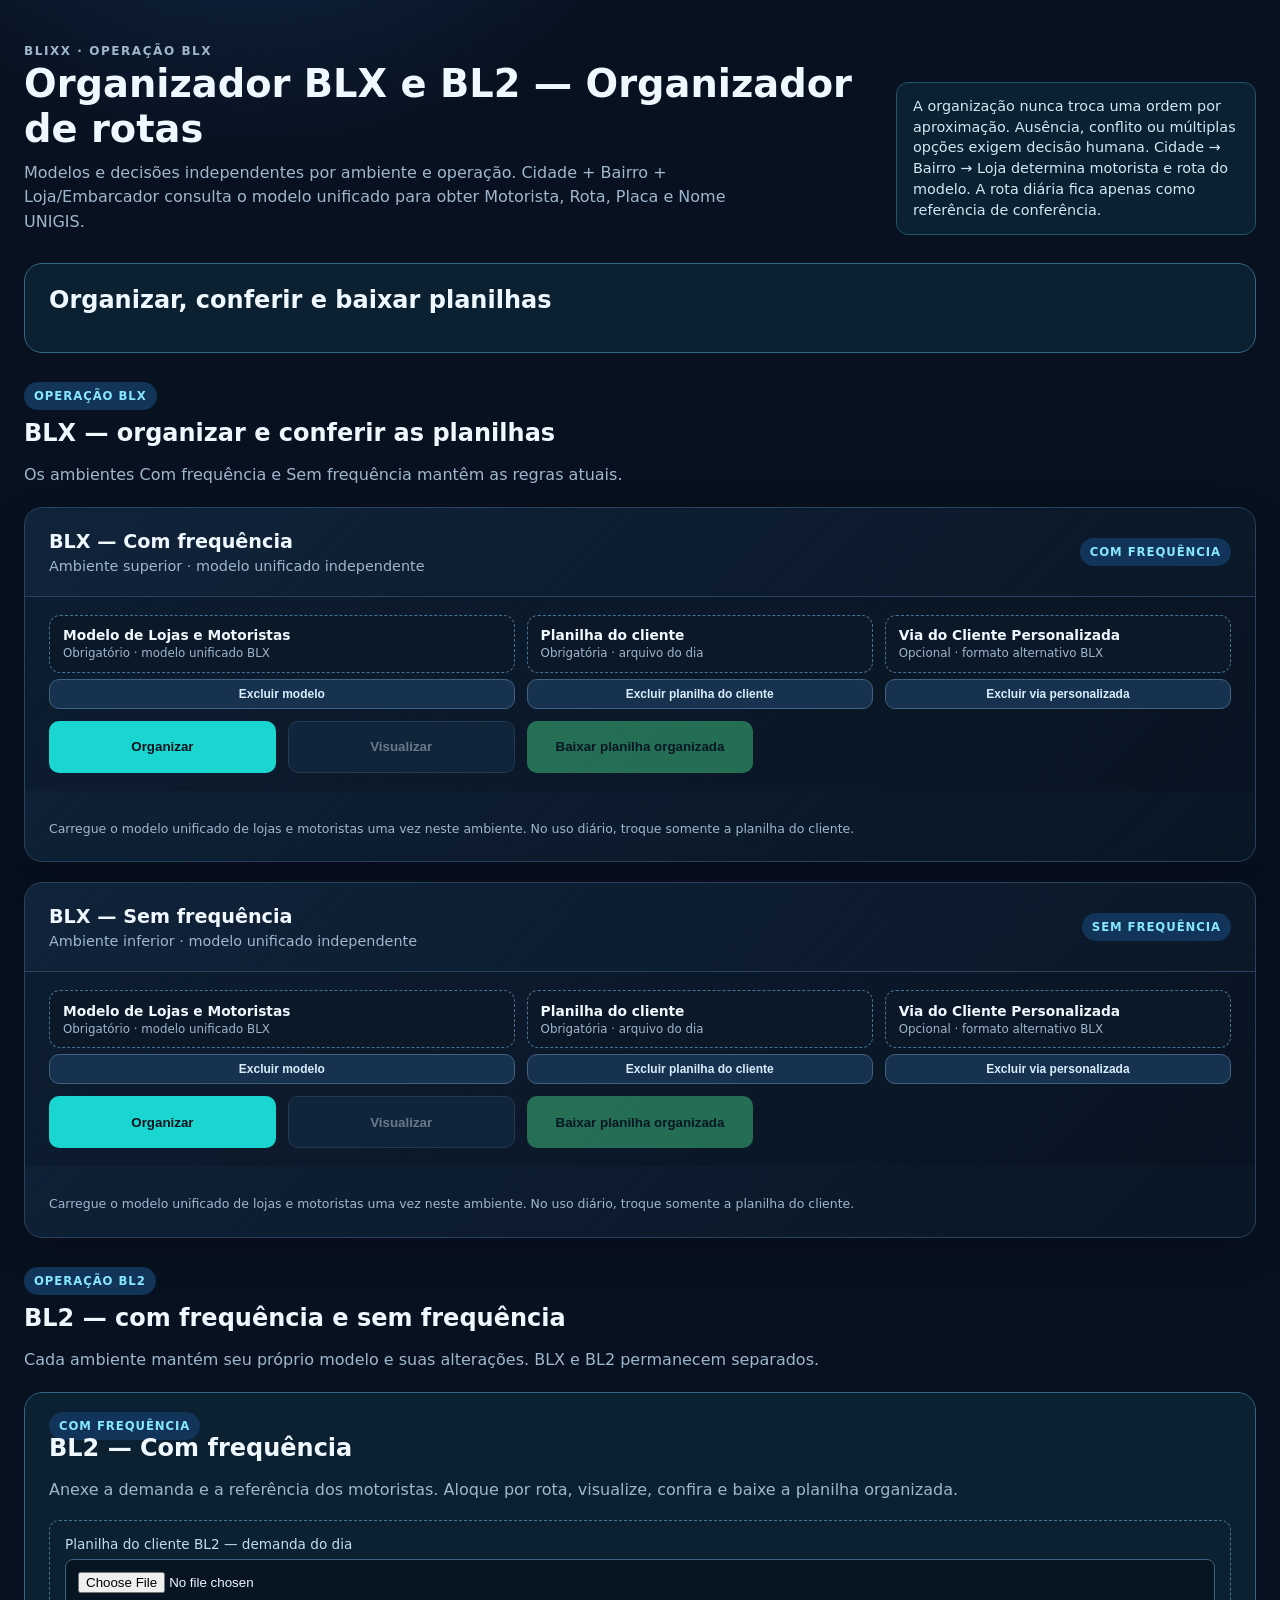
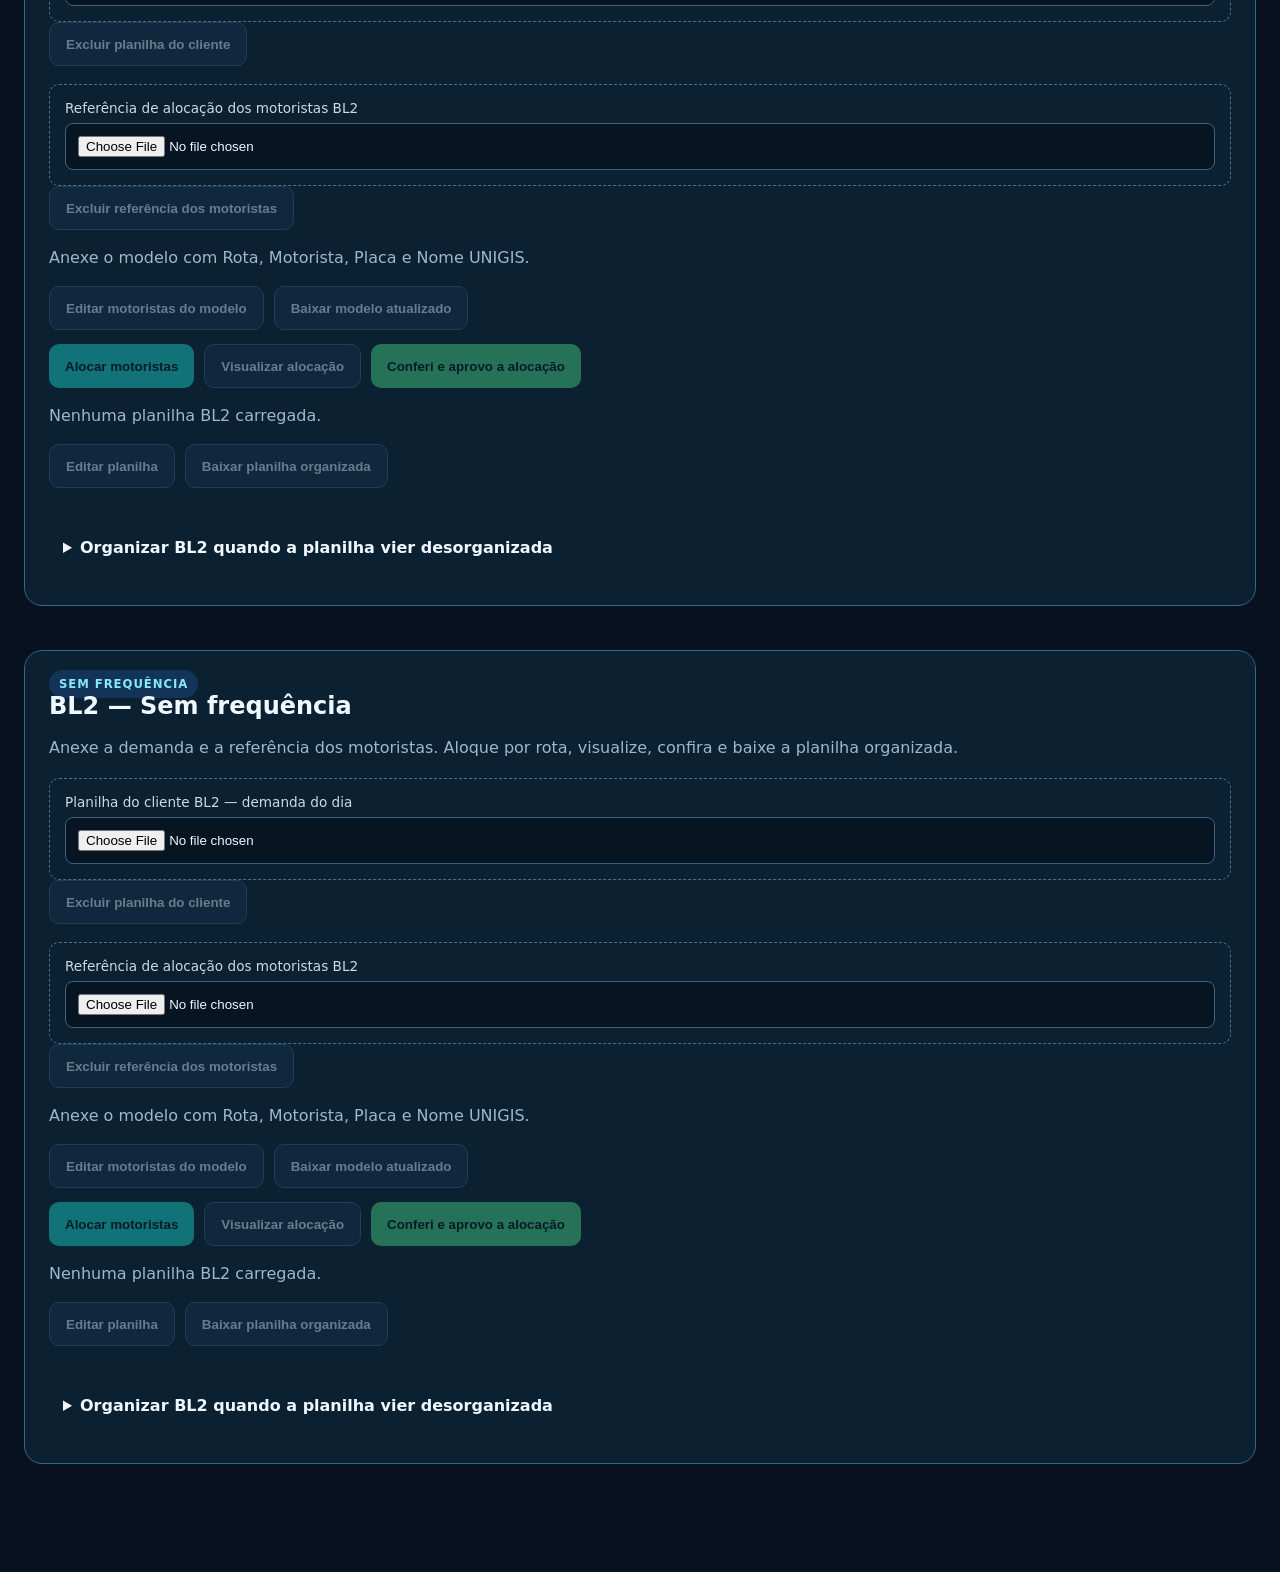
==== commit 4e5c9516: "Alterar somente o nome do organizador" ====
--- a/operacoes.html
+++ b/operacoes.html
@@ -77,7 +77,7 @@
 </script>
 <script src="./web-mode.js"></script>
 <meta name="viewport" content="width=device-width, initial-scale=1">
-<title>Painel de Operações Blixx</title>
+<title>Organizador BLX e BL2 — Organizador de rotas</title>
 <style>
 :root{--bg:#07111f;--panel:#0d1b2d;--panel2:#11243b;--line:#27435f;--ink:#eff7ff;--muted:#9fb7cd;--cyan:#1ad6d1;--green:#45d78b;--amber:#f4b64e;--red:#ff7181;--blue:#528bff}
 *{box-sizing:border-box}body{margin:0;background:radial-gradient(circle at 20% -10%,#17345a 0,transparent 30rem),var(--bg);color:var(--ink);font-family:Inter,ui-sans-serif,system-ui,-apple-system,BlinkMacSystemFont,"Segoe UI",sans-serif}
@@ -93,7 +93,7 @@
   <header class="hero">
     <div>
       <p class="eyebrow">BLIXX · Operação BLX</p>
-      <h1>Painel de Operações Blixx</h1>
+      <h1>Organizador BLX e BL2 — Organizador de rotas</h1>
       <p>Modelos e decisões independentes por ambiente e operação. Cidade + Bairro + Loja/Embarcador consulta o modelo unificado para obter Motorista, Rota, Placa e Nome UNIGIS.</p>
     </div>
     <div class="rule">A organização nunca troca uma ordem por aproximação. Ausência, conflito ou múltiplas opções exigem decisão humana. Cidade → Bairro → Loja determina motorista e rota do modelo. A rota diária fica apenas como referência de conferência.</div>
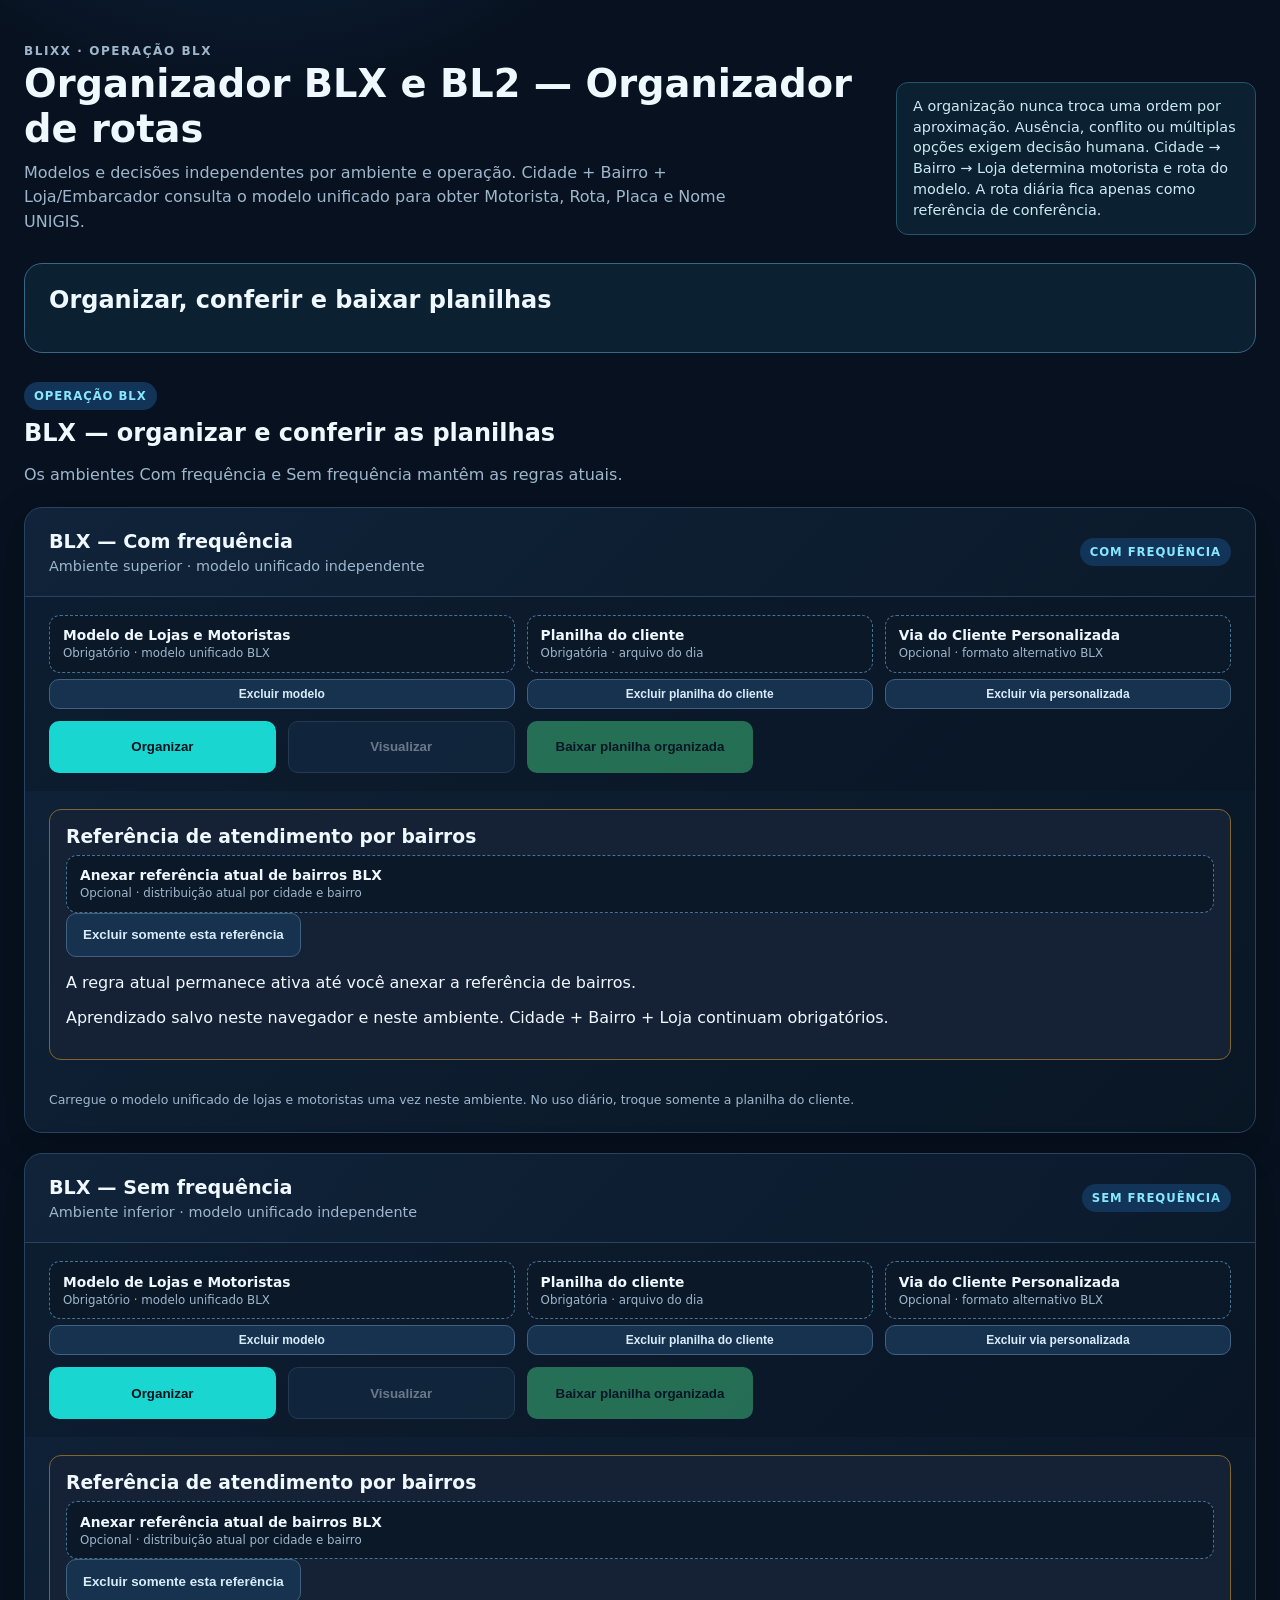
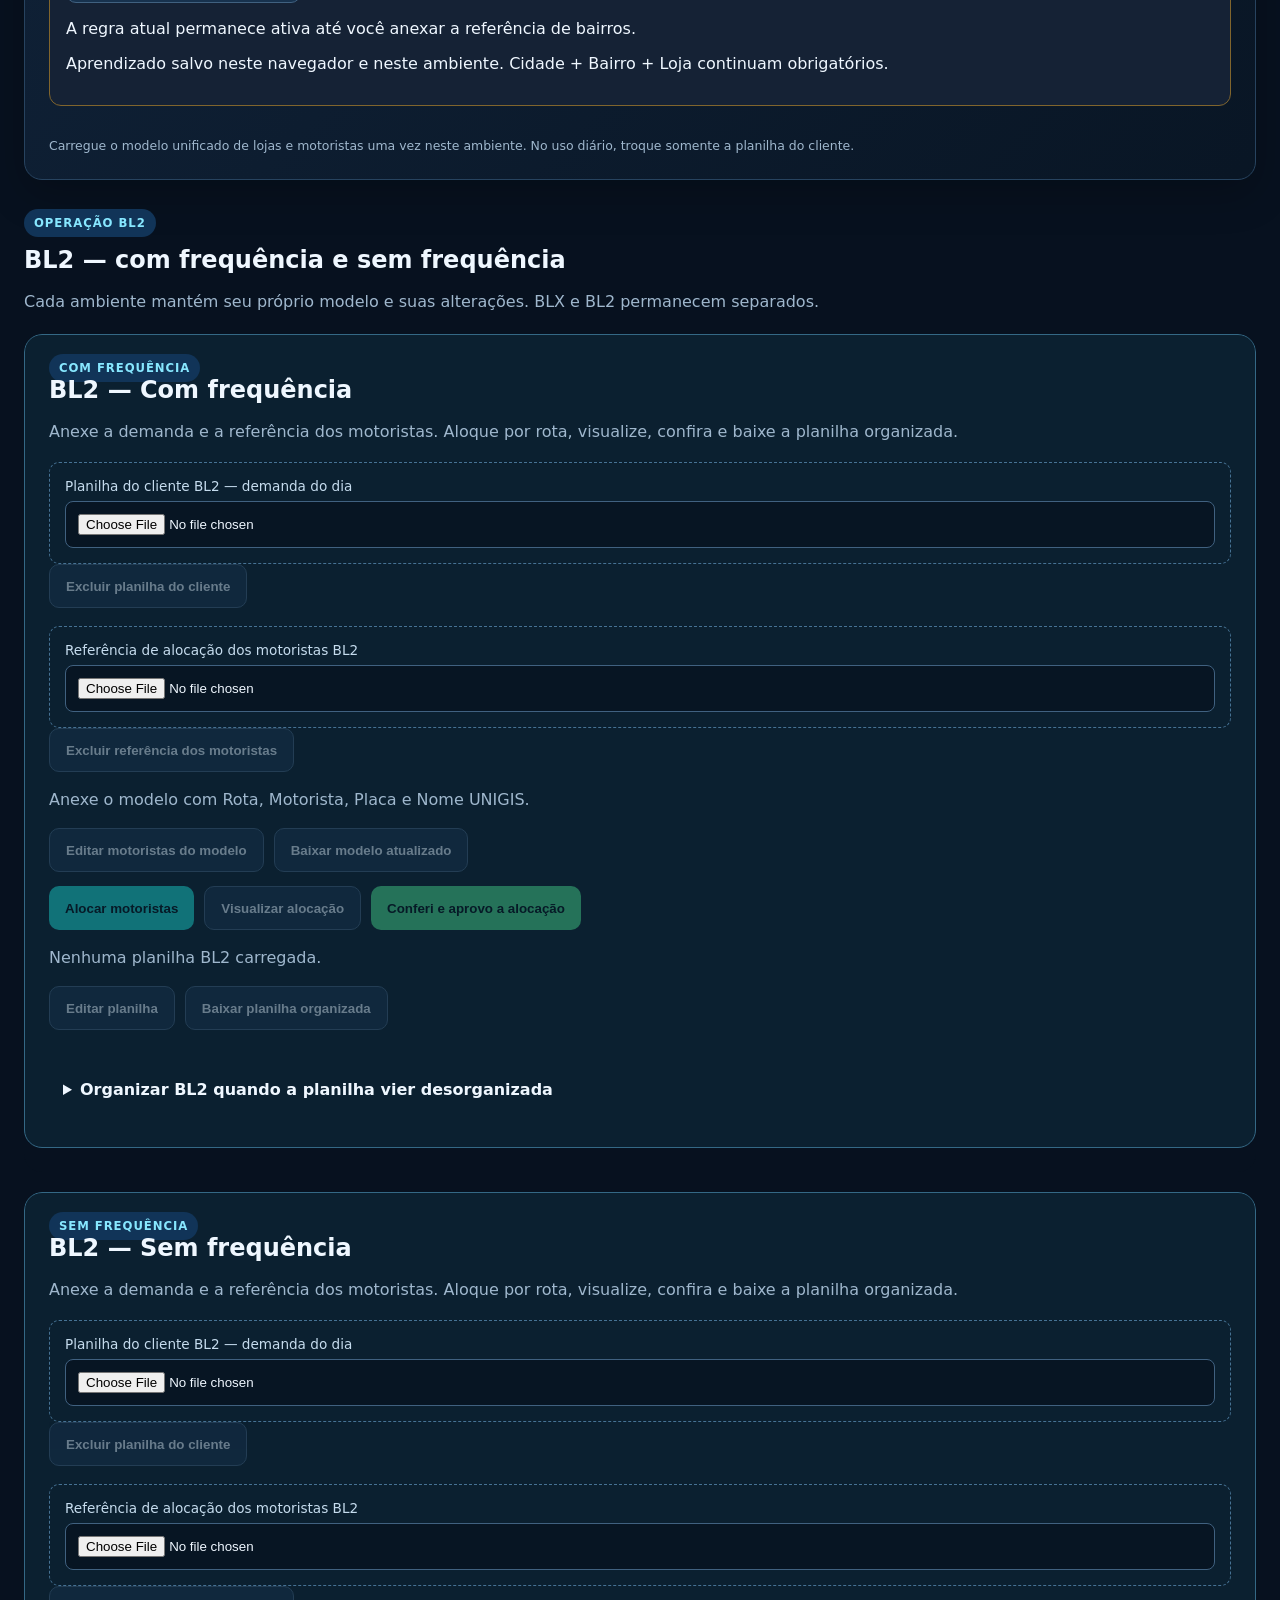
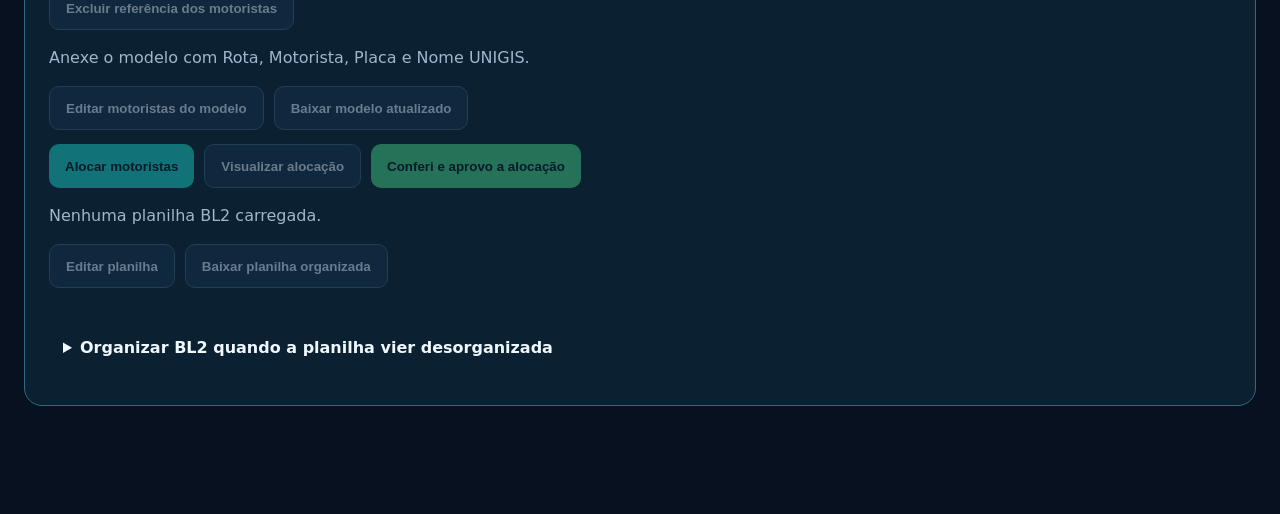
==== commit 85fbae38: "Adicionar referência regional BLX com aprendizado por loja Complemento opcional para BLX com/sem fre" ====
--- a/operacoes.html
+++ b/operacoes.html
@@ -1,90 +1,90 @@
 <!doctype html>
 <html lang="pt-BR">
 <head>
-<meta charset="utf-8">
-<script>
-'use strict';
-// Each BL2 workspace runs the same tested UI with its own saved reference and choices.
-const bl2Frequency=new URLSearchParams(location.search).get('bl2-frequency');
-const isBL2Frequency=['com','sem'].includes(bl2Frequency);
-if(!isBL2Frequency){
- // Preserve the former BL2 reference in Com frequência once; retain original keys as backup.
- try{if(localStorage.getItem('bl2-frequency-migration-v1')!=='done'){
-  for(const key of ['bl2-route-reference-v1','blx-organizador-unificado-v2-bl2','blx-vinculos-humanos-v1-bl2']){
-   const old=localStorage.getItem(key),target=key+'-frequency-com';
-   if(old!==null&&localStorage.getItem(target)===null)localStorage.setItem(target,old);
-  }
-  localStorage.setItem('bl2-frequency-migration-v1','done');
- }}catch{}
-}
-const panelStorage=isBL2Frequency?{
- key(key){return /^(bl2-|rota-import-gate-v1-BL2$)|^blx-(organizador-unificado-v2|vinculos-humanos-v1)-bl2$/.test(key)?key+'-frequency-'+bl2Frequency:key;},
- getItem(key){return localStorage.getItem(this.key(key));},
- setItem(key,value){localStorage.setItem(this.key(key),value);},
- removeItem(key){localStorage.removeItem(this.key(key));}
-}:localStorage;
-if(isBL2Frequency){
- document.documentElement.classList.add('bl2-frequency-frame');
- const style=document.createElement('style');style.textContent='.bl2-frequency-frame body{background:#07111f;min-height:0;margin:0}.bl2-frequency-frame main{padding:0;max-width:none}.bl2-frequency-frame .hero,.bl2-frequency-frame #operation-blx,.bl2-frequency-frame main>.robot-panel:not(#operation-bl2),.bl2-frequency-frame body>header,.bl2-frequency-frame nav{display:none!important}.bl2-frequency-frame #operation-bl2{margin:0!important}.bl2-frequency-frame #bl2-optional{margin-bottom:12px}';document.head.append(style);
-}
-window.addEventListener('DOMContentLoaded',()=>{
- if(isBL2Frequency){
-  const title='BL2 — '+(bl2Frequency==='com'?'Com frequência':'Sem frequência');
-  document.title=title;document.querySelector('#operation-bl2 h2').textContent=title;
-  document.querySelector('#operation-bl2 .mode').textContent=bl2Frequency==='com'?'COM FREQUÊNCIA':'SEM FREQUÊNCIA';
-  document.querySelector('#card-bl2 h2').textContent=title+' — organização opcional';
-  const snapshot=saveSnapshot;saveSnapshot=async function(source,operation,env,phase){
-   if(operation==='BL2'){const prefix=title+' · ';source={...source,source:String(source.source).startsWith(prefix)?source.source:prefix+source.source};}
-   return snapshot(source,operation,env,phase);
-  };
-  const originalStart=startRobot;startRobot=async function(operation,mode='real'){
-   if(operation!=='BL2')throw Error('Este ambiente é exclusivo da BL2.');
-   if(!readyForRobot('BL2')||!bl2Sheet)throw Error('Confira e aprove a planilha deste ambiente antes de iniciar.');
-   if(isOperationBusy('BL2')||submitting)throw Error('A BL2 já está em andamento.');
-   // The backend runs one BL2 at a time. Rebind an already approved, unchanged
-   // local sheet if the other frequency was saved after this one.
-   const current=await(await fetch('/api/operation-sheet?operation=BL2')).json();
-   if(current.sheet?.id!==savedBL2.id){
-    const phase=savedBL2.phase;submitting=true;updateButtons();
-    try{savedBL2=await saveSnapshot(bl2Sheet,'BL2','bl2',phase);rememberGate(savedBL2);}
-    finally{submitting=false;updateButtons();}
-   }
-   // Share the visible credentials and concurrency control with the main monitor.
-   if(window.parent!==window){for(const key of ['user','password'])monitor('BL2',key).value=window.parent.document.getElementById('monitor-BL2-'+key).value;$('parallel-mode').checked=window.parent.document.getElementById('parallel-mode').checked;}
-   await originalStart(operation,mode);
-   if(window.parent!==window){window.parent.document.getElementById('monitor-BL2-password').value='';window.parent.document.getElementById('monitor-BL2').scrollIntoView({behavior:'smooth'});}
-  };
-  const download=downloadWorkbook;downloadWorkbook=function(wb,name){return download(wb,name.replace(/\.xlsx$/i,'_'+(bl2Frequency==='com'?'COM_FREQUENCIA':'SEM_FREQUENCIA')+'.xlsx'));};
-  const savedDownload=downloadSavedRevision;downloadSavedRevision=async function(operation){
-   if(operation!=='BL2')return savedDownload(operation);
-   if(!bl2Sheet)throw Error('Nenhuma planilha carregada neste ambiente.');
-   await ensureXlsx();const wb=XLSX.utils.book_new();XLSX.utils.book_append_sheet(wb,XLSX.utils.aoa_to_sheet(bl2Sheet.table),'Report');downloadWorkbook(wb,'PLANILHA_BL2.xlsx');
-  };
-  // Keep the shared monitor's parallel permission current before enabling Start.
-  const buttons=updateButtons;updateButtons=function(){if(window.parent!==window)$('parallel-mode').checked=window.parent.document.getElementById('parallel-mode').checked;buttons();};
-  const report=()=>{if(window.parent!==window)window.parent.postMessage({type:'bl2-frequency-height',frequency:bl2Frequency,height:Math.ceil(document.querySelector('main').getBoundingClientRect().height)+24},location.origin);};
-  new ResizeObserver(report).observe(document.querySelector('main'));report();
-  return;
- }
- const old=document.getElementById('operation-bl2');old.hidden=true;
- const group=document.createElement('section');group.id='bl2-frequency-workspaces';
- group.innerHTML='<div class="operation-heading"><span class="mode">OPERAÇÃO BL2</span><h2>BL2 — com frequência e sem frequência</h2><p>Cada ambiente mantém seu próprio modelo e suas alterações. No portal, ambos usam BL2. Execute uma BL2 por vez.</p></div>';
- old.after(group);const frames=new Map();
- for(const frequency of ['com','sem']){const frame=document.createElement('iframe');frame.src='./operacoes.html?bl2-frequency='+frequency;frame.title='BL2 — '+(frequency==='com'?'Com frequência':'Sem frequência');frame.style.cssText='display:block;width:100%;height:700px;border:0;margin:20px 0;border-radius:18px';group.append(frame);frames.set(frequency,frame);}
- window.addEventListener('message',event=>{const data=event.data,frame=frames.get(data?.frequency);if(event.origin!==location.origin||!frame||event.source!==frame.contentWindow||data.type!=='bl2-frequency-height'||!Number.isFinite(data.height))return;frame.style.height=Math.max(450,Math.min(12000,data.height))+'px';});
-});
-
+<meta charset="utf-8">
+<script>
+'use strict';
+// Each BL2 workspace runs the same tested UI with its own saved reference and choices.
+const bl2Frequency=new URLSearchParams(location.search).get('bl2-frequency');
+const isBL2Frequency=['com','sem'].includes(bl2Frequency);
+if(!isBL2Frequency){
+ // Preserve the former BL2 reference in Com frequência once; retain original keys as backup.
+ try{if(localStorage.getItem('bl2-frequency-migration-v1')!=='done'){
+  for(const key of ['bl2-route-reference-v1','blx-organizador-unificado-v2-bl2','blx-vinculos-humanos-v1-bl2']){
+   const old=localStorage.getItem(key),target=key+'-frequency-com';
+   if(old!==null&&localStorage.getItem(target)===null)localStorage.setItem(target,old);
+  }
+  localStorage.setItem('bl2-frequency-migration-v1','done');
+ }}catch{}
+}
+const panelStorage=isBL2Frequency?{
+ key(key){return /^(bl2-|rota-import-gate-v1-BL2$)|^blx-(organizador-unificado-v2|vinculos-humanos-v1)-bl2$/.test(key)?key+'-frequency-'+bl2Frequency:key;},
+ getItem(key){return localStorage.getItem(this.key(key));},
+ setItem(key,value){localStorage.setItem(this.key(key),value);},
+ removeItem(key){localStorage.removeItem(this.key(key));}
+}:localStorage;
+if(isBL2Frequency){
+ document.documentElement.classList.add('bl2-frequency-frame');
+ const style=document.createElement('style');style.textContent='.bl2-frequency-frame body{background:#07111f;min-height:0;margin:0}.bl2-frequency-frame main{padding:0;max-width:none}.bl2-frequency-frame .hero,.bl2-frequency-frame #operation-blx,.bl2-frequency-frame main>.robot-panel:not(#operation-bl2),.bl2-frequency-frame body>header,.bl2-frequency-frame nav{display:none!important}.bl2-frequency-frame #operation-bl2{margin:0!important}.bl2-frequency-frame #bl2-optional{margin-bottom:12px}';document.head.append(style);
+}
+window.addEventListener('DOMContentLoaded',()=>{
+ if(isBL2Frequency){
+  const title='BL2 — '+(bl2Frequency==='com'?'Com frequência':'Sem frequência');
+  document.title=title;document.querySelector('#operation-bl2 h2').textContent=title;
+  document.querySelector('#operation-bl2 .mode').textContent=bl2Frequency==='com'?'COM FREQUÊNCIA':'SEM FREQUÊNCIA';
+  document.querySelector('#card-bl2 h2').textContent=title+' — organização opcional';
+  const snapshot=saveSnapshot;saveSnapshot=async function(source,operation,env,phase){
+   if(operation==='BL2'){const prefix=title+' · ';source={...source,source:String(source.source).startsWith(prefix)?source.source:prefix+source.source};}
+   return snapshot(source,operation,env,phase);
+  };
+  const originalStart=startRobot;startRobot=async function(operation,mode='real'){
+   if(operation!=='BL2')throw Error('Este ambiente é exclusivo da BL2.');
+   if(!readyForRobot('BL2')||!bl2Sheet)throw Error('Confira e aprove a planilha deste ambiente antes de iniciar.');
+   if(isOperationBusy('BL2')||submitting)throw Error('A BL2 já está em andamento.');
+   // The backend runs one BL2 at a time. Rebind an already approved, unchanged
+   // local sheet if the other frequency was saved after this one.
+   const current=await(await fetch('/api/operation-sheet?operation=BL2')).json();
+   if(current.sheet?.id!==savedBL2.id){
+    const phase=savedBL2.phase;submitting=true;updateButtons();
+    try{savedBL2=await saveSnapshot(bl2Sheet,'BL2','bl2',phase);rememberGate(savedBL2);}
+    finally{submitting=false;updateButtons();}
+   }
+   // Share the visible credentials and concurrency control with the main monitor.
+   if(window.parent!==window){for(const key of ['user','password'])monitor('BL2',key).value=window.parent.document.getElementById('monitor-BL2-'+key).value;$('parallel-mode').checked=window.parent.document.getElementById('parallel-mode').checked;}
+   await originalStart(operation,mode);
+   if(window.parent!==window){window.parent.document.getElementById('monitor-BL2-password').value='';window.parent.document.getElementById('monitor-BL2').scrollIntoView({behavior:'smooth'});}
+  };
+  const download=downloadWorkbook;downloadWorkbook=function(wb,name){return download(wb,name.replace(/\.xlsx$/i,'_'+(bl2Frequency==='com'?'COM_FREQUENCIA':'SEM_FREQUENCIA')+'.xlsx'));};
+  const savedDownload=downloadSavedRevision;downloadSavedRevision=async function(operation){
+   if(operation!=='BL2')return savedDownload(operation);
+   if(!bl2Sheet)throw Error('Nenhuma planilha carregada neste ambiente.');
+   await ensureXlsx();const wb=XLSX.utils.book_new();XLSX.utils.book_append_sheet(wb,XLSX.utils.aoa_to_sheet(bl2Sheet.table),'Report');downloadWorkbook(wb,'PLANILHA_BL2.xlsx');
+  };
+  // Keep the shared monitor's parallel permission current before enabling Start.
+  const buttons=updateButtons;updateButtons=function(){if(window.parent!==window)$('parallel-mode').checked=window.parent.document.getElementById('parallel-mode').checked;buttons();};
+  const report=()=>{if(window.parent!==window)window.parent.postMessage({type:'bl2-frequency-height',frequency:bl2Frequency,height:Math.ceil(document.querySelector('main').getBoundingClientRect().height)+24},location.origin);};
+  new ResizeObserver(report).observe(document.querySelector('main'));report();
+  return;
+ }
+ const old=document.getElementById('operation-bl2');old.hidden=true;
+ const group=document.createElement('section');group.id='bl2-frequency-workspaces';
+ group.innerHTML='<div class="operation-heading"><span class="mode">OPERAÇÃO BL2</span><h2>BL2 — com frequência e sem frequência</h2><p>Cada ambiente mantém seu próprio modelo e suas alterações. No portal, ambos usam BL2. Execute uma BL2 por vez.</p></div>';
+ old.after(group);const frames=new Map();
+ for(const frequency of ['com','sem']){const frame=document.createElement('iframe');frame.src='./operacoes.html?bl2-frequency='+frequency;frame.title='BL2 — '+(frequency==='com'?'Com frequência':'Sem frequência');frame.style.cssText='display:block;width:100%;height:700px;border:0;margin:20px 0;border-radius:18px';group.append(frame);frames.set(frequency,frame);}
+ window.addEventListener('message',event=>{const data=event.data,frame=frames.get(data?.frequency);if(event.origin!==location.origin||!frame||event.source!==frame.contentWindow||data.type!=='bl2-frequency-height'||!Number.isFinite(data.height))return;frame.style.height=Math.max(450,Math.min(12000,data.height))+'px';});
+});
+
 </script>
-<script src="./web-mode.js"></script>
+<script src="./web-mode.js"></script>
 <meta name="viewport" content="width=device-width, initial-scale=1">
 <title>Organizador BLX e BL2 — Organizador de rotas</title>
 <style>
 :root{--bg:#07111f;--panel:#0d1b2d;--panel2:#11243b;--line:#27435f;--ink:#eff7ff;--muted:#9fb7cd;--cyan:#1ad6d1;--green:#45d78b;--amber:#f4b64e;--red:#ff7181;--blue:#528bff}
 *{box-sizing:border-box}body{margin:0;background:radial-gradient(circle at 20% -10%,#17345a 0,transparent 30rem),var(--bg);color:var(--ink);font-family:Inter,ui-sans-serif,system-ui,-apple-system,BlinkMacSystemFont,"Segoe UI",sans-serif}
 main{max-width:1440px;margin:auto;padding:32px 24px 64px}.hero{display:flex;justify-content:space-between;gap:24px;align-items:end;margin-bottom:28px}.eyebrow{margin:0 0 8px;color:var(--cyan);font-size:.75rem;font-weight:800;letter-spacing:.13em;text-transform:uppercase}.hero h1{font-size:clamp(1.7rem,3vw,2.5rem);margin:0}.hero p{color:var(--muted);margin:10px 0 0;max-width:760px;line-height:1.55}.rule{background:#0b2030;border:1px solid #24536a;padding:13px 16px;border-radius:12px;color:#cceaf5;font-size:.9rem;line-height:1.45;max-width:360px}.workspace{border:1px solid var(--line);border-radius:18px;background:linear-gradient(135deg,rgba(17,36,59,.95),rgba(9,22,37,.96));overflow:hidden;margin:20px 0;box-shadow:0 14px 40px rgba(0,0,0,.22)}.workspace-head{padding:22px 24px;display:flex;align-items:center;justify-content:space-between;gap:18px;border-bottom:1px solid var(--line)}.workspace-head h2{font-size:1.2rem;margin:0}.workspace-head p{margin:5px 0 0;color:var(--muted);font-size:.9rem}.mode{font-size:.73rem;font-weight:800;padding:7px 10px;border-radius:99px;letter-spacing:.08em;text-transform:uppercase;background:#113458;color:#87e7ff;white-space:nowrap}.controls{display:grid;grid-template-columns:repeat(2,minmax(180px,1fr)) auto auto auto auto;gap:12px;padding:18px 24px;background:rgba(4,15,26,.25)}.upload{display:flex;min-height:58px;align-items:center;padding:10px 13px;border:1px dashed #467294;border-radius:11px;background:#0a1828;cursor:pointer;transition:.16s}.upload:hover{border-color:var(--cyan);background:#0b2031}.upload strong{font-size:.86rem;display:block}.upload span{display:block;color:var(--muted);font-size:.74rem;margin-top:3px}.upload input{display:none}.action{border:0;border-radius:10px;padding:0 16px;min-height:44px;align-self:center;color:#02131d;background:var(--cyan);font-weight:800;cursor:pointer;white-space:nowrap}.action:hover{filter:brightness(1.08)}.action.secondary{background:#17324e;color:#d9ecfb;border:1px solid #406180}.action.export{background:var(--green)}.action:disabled{opacity:.45;cursor:not-allowed}.content{padding:0 24px 24px}.message{display:none;margin:17px 0 0;border:1px solid var(--line);border-radius:10px;padding:12px 14px;color:var(--muted);font-size:.9rem}.message.show{display:block}.message.error{border-color:#8e3e4c;color:#ffd0d7;background:#2b141b}.message.ok{border-color:#27664e;color:#bbf6d6;background:#0b281f}.metrics{display:grid;grid-template-columns:repeat(4,minmax(0,1fr));gap:12px;margin:18px 0}.metric{border:1px solid var(--line);border-radius:12px;padding:15px;background:#091827}.metric label{color:var(--muted);font-size:.76rem}.metric strong{font-size:1.55rem;display:block;margin-top:4px}.metric.good strong{color:var(--green)}.metric.warn strong{color:var(--amber)}.preview{display:none;border:1px solid var(--line);border-radius:12px;overflow:auto;max-height:460px;background:#071523}.preview.show{display:block}table{border-collapse:collapse;width:100%;font-size:.81rem}th{position:sticky;top:0;background:#10253b;color:#bbd7ee;text-align:left;z-index:1}th,td{padding:10px 12px;border-bottom:1px solid #1c3851;white-space:nowrap}.preview tbody tr{cursor:default}.preview tbody tr:hover{background:#0d2438}.preview td.editing{outline:1px solid var(--cyan);background:#12344a;color:#fff}.tag{display:inline-block;padding:4px 7px;border-radius:7px;font-size:.69rem;font-weight:800}.tag.ok{background:#153d2c;color:#89f0b8}.tag.pending{background:#493616;color:#ffd281}.foot{padding:13px 0 0;color:var(--muted);font-size:.78rem;line-height:1.4}.muted{color:var(--muted)}@media(max-width:1100px){.controls{grid-template-columns:repeat(3,1fr)}.controls .action{min-height:52px}}@media(max-width:700px){main{padding:22px 14px 40px}.hero{display:block}.rule{margin-top:16px}.controls{grid-template-columns:1fr}.workspace-head{padding:18px}.content{padding:0 14px 14px}.controls{padding:14px}.metrics{grid-template-columns:repeat(2,1fr)}}
-.decision-panel{margin:18px 0;padding:16px;border:1px solid #80652d;border-radius:12px;background:#152235}.decision-panel h3{margin:0 0 8px}.decision-list{display:grid;gap:12px}.decision-item{padding:12px;border:1px solid #38516d;border-radius:8px}.decision-item p{margin:0 0 8px;white-space:normal}.decision-item select{max-width:100%;width:100%;padding:10px;color:#eff7ff;background:#091827;border:1px solid #557390;border-radius:8px}.decision-item .action{margin:10px 10px 0 0}.decision-note{color:#9fb7cd;font-size:.85rem;line-height:1.5}.decision-feedback{color:#ffd281;margin-top:8px}
-.remove-attachment{margin-top:6px;width:100%;font-size:.75rem;min-height:30px}.attachment{min-width:0}.bl2-optional{margin-top:20px}.bl2-optional>summary{cursor:pointer;font-weight:700;padding:14px}
-.robot-panel .workspace .upload input[type="file"]{display:none}.controls{grid-template-columns:repeat(4,minmax(0,1fr))}.controls>.attachment{grid-column:span 2}.controls>.action{min-height:52px;white-space:normal}.approval-steps{color:#9fb7cd;font-size:.9rem;line-height:1.6}@media(max-width:700px){.controls{grid-template-columns:1fr}.controls>.attachment{grid-column:1/-1}}
+.decision-panel{margin:18px 0;padding:16px;border:1px solid #80652d;border-radius:12px;background:#152235}.decision-panel h3{margin:0 0 8px}.decision-list{display:grid;gap:12px}.decision-item{padding:12px;border:1px solid #38516d;border-radius:8px}.decision-item p{margin:0 0 8px;white-space:normal}.decision-item select{max-width:100%;width:100%;padding:10px;color:#eff7ff;background:#091827;border:1px solid #557390;border-radius:8px}.decision-item .action{margin:10px 10px 0 0}.decision-note{color:#9fb7cd;font-size:.85rem;line-height:1.5}.decision-feedback{color:#ffd281;margin-top:8px}
+.remove-attachment{margin-top:6px;width:100%;font-size:.75rem;min-height:30px}.attachment{min-width:0}.bl2-optional{margin-top:20px}.bl2-optional>summary{cursor:pointer;font-weight:700;padding:14px}
+.robot-panel .workspace .upload input[type="file"]{display:none}.controls{grid-template-columns:repeat(4,minmax(0,1fr))}.controls>.attachment{grid-column:span 2}.controls>.action{min-height:52px;white-space:normal}.approval-steps{color:#9fb7cd;font-size:.9rem;line-height:1.6}@media(max-width:700px){.controls{grid-template-columns:1fr}.controls>.attachment{grid-column:1/-1}}
 [hidden]{display:none!important}.controls{grid-template-columns:repeat(5,minmax(0,1fr))}.controls>.attachment{grid-column:span 2}.controls>.attachment:nth-child(2){grid-column:span 3}@media(max-width:700px){.controls{grid-template-columns:1fr}.controls>.attachment,.controls>.attachment:nth-child(2){grid-column:1/-1}}#card-com .controls,#card-sem .controls{grid-template-columns:repeat(10,minmax(0,1fr))}#card-com .controls>.attachment,#card-sem .controls>.attachment{grid-column:span 3}#card-com .controls>.attachment:first-child,#card-sem .controls>.attachment:first-child{grid-column:span 4}#card-com .controls>.action,#card-sem .controls>.action{grid-column:span 2}@media(max-width:700px){#card-com .controls,#card-sem .controls{grid-template-columns:1fr}#card-com .controls>.attachment,#card-sem .controls>.attachment,#card-com .controls>.attachment:first-child,#card-sem .controls>.attachment:first-child,#card-com .controls>.action,#card-sem .controls>.action{grid-column:1/-1}}@media(max-width:850px){#parallel-monitors{grid-template-columns:1fr!important}}.operation-monitor{padding:16px;border:1px solid #346885;border-radius:12px;background:#071827}</style>
 <link rel="stylesheet" href="./robot-panel.css">
 </head>
@@ -107,7 +107,7 @@
     <div class="controls">
       <div class="attachment"><label class="upload"><input id="com-model" type="file" accept=".xlsx,.xls"><div><strong>Modelo de Lojas e Motoristas</strong><span>Obrigatório · modelo unificado BLX</span></div></label><button class="action secondary remove-attachment" id="com-model-remove" onclick="removeAttachment('com','model')">Excluir modelo</button></div>
       <div class="attachment"><label class="upload"><input id="com-client" type="file" accept=".xlsx,.xls"><div><strong>Planilha do cliente</strong><span>Obrigatória · arquivo do dia</span></div></label><button class="action secondary remove-attachment" id="com-client-remove" onclick="removeAttachment('com','client')">Excluir planilha do cliente</button></div>
-      <div class="attachment"><label class="upload"><input id="com-custom" type="file" accept=".xlsx,.xls"><div><strong>Via do Cliente Personalizada</strong><span>Opcional · formato alternativo BLX</span></div></label><button class="action secondary remove-attachment" id="com-custom-remove" onclick="removeAttachment('com','custom')">Excluir via personalizada</button></div>
+      <div class="attachment"><label class="upload"><input id="com-custom" type="file" accept=".xlsx,.xls"><div><strong>Via do Cliente Personalizada</strong><span>Opcional · formato alternativo BLX</span></div></label><button class="action secondary remove-attachment" id="com-custom-remove" onclick="removeAttachment('com','custom')">Excluir via personalizada</button></div>
       <button class="action" onclick="organize('com')">Organizar</button>
       <button class="action secondary" id="com-view" onclick="togglePreview('com')" disabled>Visualizar</button>
       <button class="action export" id="com-export" onclick="exportResult('com')" disabled>Baixar planilha organizada</button>
@@ -124,7 +124,7 @@
     <div class="controls">
       <div class="attachment"><label class="upload"><input id="sem-model" type="file" accept=".xlsx,.xls"><div><strong>Modelo de Lojas e Motoristas</strong><span>Obrigatório · modelo unificado BLX</span></div></label><button class="action secondary remove-attachment" id="sem-model-remove" onclick="removeAttachment('sem','model')">Excluir modelo</button></div>
       <div class="attachment"><label class="upload"><input id="sem-client" type="file" accept=".xlsx,.xls"><div><strong>Planilha do cliente</strong><span>Obrigatória · arquivo do dia</span></div></label><button class="action secondary remove-attachment" id="sem-client-remove" onclick="removeAttachment('sem','client')">Excluir planilha do cliente</button></div>
-      <div class="attachment"><label class="upload"><input id="sem-custom" type="file" accept=".xlsx,.xls"><div><strong>Via do Cliente Personalizada</strong><span>Opcional · formato alternativo BLX</span></div></label><button class="action secondary remove-attachment" id="sem-custom-remove" onclick="removeAttachment('sem','custom')">Excluir via personalizada</button></div>
+      <div class="attachment"><label class="upload"><input id="sem-custom" type="file" accept=".xlsx,.xls"><div><strong>Via do Cliente Personalizada</strong><span>Opcional · formato alternativo BLX</span></div></label><button class="action secondary remove-attachment" id="sem-custom-remove" onclick="removeAttachment('sem','custom')">Excluir via personalizada</button></div>
       <button class="action" onclick="organize('sem')">Organizar</button>
       <button class="action secondary" id="sem-view" onclick="togglePreview('sem')" disabled>Visualizar</button>
       <button class="action export" id="sem-export" onclick="exportResult('sem')" disabled>Baixar planilha organizada</button>
@@ -146,31 +146,31 @@
       <button class="action export" id="bl2-use-approved" onclick="document.getElementById('bl2-approved').click()">Utilizar planilha aprovada</button><input hidden id="bl2-approved" type="file" accept=".xlsx,.xls" onchange="loadApprovedFile('bl2')">
     </div>
     <div class="content"><div class="foot" id="bl2-approval-note">Após receber a aprovação do cliente, carregue o arquivo em “Carregar planilha aprovada”.</div><button class="action secondary" id="bl2-approved-remove" onclick="removeApprovedFile('bl2')" hidden>Excluir planilha aprovada</button><div id="bl2-message" class="message"></div><div id="bl2-metrics" class="metrics" hidden></div><div id="bl2-decisions"></div><div id="bl2-preview" class="preview"></div><div class="foot">Carregue o modelo unificado de lojas e motoristas uma vez neste ambiente. No uso diário, troque somente a planilha do cliente.</div></div>
-  </section>
+  </section>
 </main>
 
 <script>
-const states = { com: {}, sem: {}, bl2: {} };
-const savedBases={com:{},sem:{},bl2:{}};
-function baseStorageKey(env){return 'blx-organizador-unificado-v2-'+env;}
-for(const env of ['com','sem','bl2']){
- try{const saved=JSON.parse(panelStorage.getItem(baseStorageKey(env))||'{}');if(Array.isArray(saved.model))savedBases[env]=saved;}catch{}
-}
-const legacyCatalogSeed={"signature":"3708675a5954f3ddae43882a72fa41549aa5fd11950166cd31335fe16e589199","rows":[{"catalogOnly":true,"cidade":"","bairro":"","loja":"","motorista":"GELSON PEREIRA RUFINO","rota":"1","placa":"FQJ7E97","unigis":"PEREIRA RUFINO GELSON","base":"BLX","status":"VINCULO_EXATO"},{"catalogOnly":true,"cidade":"","bairro":"","loja":"","motorista":"GEANNE JONUZZI NUNES LABANCA LAURENTINO","rota":"2","placa":"RMS2H68","unigis":"NUNES LABLANCA LAURENTIN GEANNE JONUZZI","base":"BLX","status":"VINCULO_EXATO"},{"catalogOnly":true,"cidade":"","bairro":"","loja":"","motorista":"GEANNE JONUZZI NUNES LABANCA LAURENTINO","rota":"2","placa":"RMS2H68","unigis":"NUNES LABLANCA LAURENTIN GEANNE JONUZZI","base":"BLX","status":"VINCULO_EXATO"},{"catalogOnly":true,"cidade":"","bairro":"","loja":"","motorista":"JOSE NILTO DE SOUZA","rota":"3","placa":"TAT1I41","unigis":"DE SOUZA JOSE NILTO","base":"BLX","status":"VINCULO_EXATO"},{"catalogOnly":true,"cidade":"","bairro":"","loja":"","motorista":"NATANAEL DE SOUZA","rota":"4","placa":"BAP8F31","unigis":"DE SOUZA NATANAEL","base":"BLX","status":"VINCULO_EXATO"},{"catalogOnly":true,"cidade":"","bairro":"","loja":"","motorista":"NATANAEL DE SOUZA","rota":"4","placa":"BAP8F31","unigis":"DE SOUZA NATANAEL","base":"BLX","status":"VINCULO_EXATO"},{"catalogOnly":true,"cidade":"","bairro":"","loja":"","motorista":"NATANAEL DE SOUZA","rota":"4","placa":"BAP8F31","unigis":"DE SOUZA NATANAEL","base":"BLX","status":"VINCULO_EXATO"},{"catalogOnly":true,"cidade":"","bairro":"","loja":"","motorista":"JULIANO ANTONIO FERREIRA","rota":"5","placa":"SKV0C95","unigis":"ANTONIO FERREIRA JULIANO","base":"BLX","status":"VINCULO_EXATO"},{"catalogOnly":true,"cidade":"","bairro":"","loja":"","motorista":"JULIANO ANTONIO FERREIRA","rota":"5","placa":"SKV0C95","unigis":"ANTONIO FERREIRA JULIANO","base":"BLX","status":"VINCULO_EXATO"},{"catalogOnly":true,"cidade":"","bairro":"","loja":"","motorista":"VALDIR ORCI JUNIOR","rota":"6","placa":"RFS5H31","unigis":"ORCI JUNIOR VALDIR","base":"BLX","status":"VINCULO_EXATO"},{"catalogOnly":true,"cidade":"","bairro":"","loja":"","motorista":"VALDIR ORCI JUNIOR","rota":"6","placa":"RFS5H31","unigis":"ORCI JUNIOR VALDIR","base":"BLX","status":"VINCULO_EXATO"},{"catalogOnly":true,"cidade":"","bairro":"","loja":"","motorista":"VALDIR ORCI JUNIOR","rota":"6","placa":"RFS5H31","unigis":"ORCI JUNIOR VALDIR","base":"BLX","status":"VINCULO_EXATO"},{"catalogOnly":true,"cidade":"","bairro":"","loja":"","motorista":"VALDIR ORCI JUNIOR","rota":"6","placa":"RFS5H31","unigis":"ORCI JUNIOR VALDIR","base":"BLX","status":"VINCULO_EXATO"},{"catalogOnly":true,"cidade":"","bairro":"","loja":"","motorista":"VALDIR ORCI JUNIOR","rota":"6","placa":"RFS5H31","unigis":"ORCI JUNIOR VALDIR","base":"BLX","status":"VINCULO_EXATO"},{"catalogOnly":true,"cidade":"","bairro":"","loja":"","motorista":"VALDIR ORCI JUNIOR","rota":"6","placa":"RFS5H31","unigis":"ORCI JUNIOR VALDIR","base":"BLX","status":"VINCULO_EXATO"},{"catalogOnly":true,"cidade":"","bairro":"","loja":"","motorista":"VALDIR ORCI JUNIOR","rota":"6","placa":"RFS5H31","unigis":"ORCI JUNIOR VALDIR","base":"BLX","status":"VINCULO_EXATO"},{"catalogOnly":true,"cidade":"","bairro":"","loja":"","motorista":"VALDIR ORCI JUNIOR","rota":"6","placa":"RFS5H31","unigis":"ORCI JUNIOR VALDIR","base":"BLX","status":"VINCULO_EXATO"},{"catalogOnly":true,"cidade":"","bairro":"","loja":"","motorista":"VALDIR ORCI JUNIOR","rota":"6","placa":"RFS5H31","unigis":"ORCI JUNIOR VALDIR","base":"BLX","status":"VINCULO_EXATO"},{"catalogOnly":true,"cidade":"","bairro":"","loja":"","motorista":"VINICIUS WALTER DOS SANTOS LIMA","rota":"7","placa":"QXC4G84","unigis":"DOS SANTOS LIMA VINICIUS WALTER","base":"BLX","status":"VINCULO_EXATO"},{"catalogOnly":true,"cidade":"","bairro":"","loja":"","motorista":"VINICIUS WALTER DOS SANTOS LIMA","rota":"7","placa":"QXC4G84","unigis":"DOS SANTOS LIMA VINICIUS WALTER","base":"BLX","status":"VINCULO_EXATO"},{"catalogOnly":true,"cidade":"","bairro":"","loja":"","motorista":"VINICIUS WALTER DOS SANTOS LIMA","rota":"7","placa":"QXC4G84","unigis":"DOS SANTOS LIMA VINICIUS WALTER","base":"BLX","status":"VINCULO_EXATO"},{"catalogOnly":true,"cidade":"","bairro":"","loja":"","motorista":"VINICIUS WALTER DOS SANTOS LIMA","rota":"7","placa":"QXC4G84","unigis":"DOS SANTOS LIMA VINICIUS WALTER","base":"BLX","status":"VINCULO_EXATO"},{"catalogOnly":true,"cidade":"","bairro":"","loja":"","motorista":"CARLA ROSAURA MEDEIROS MASSARI","rota":"8","placa":"QIG6B22","unigis":"MEDEIROS MASSARI CARLA ROSAURA","base":"BLX","status":"VINCULO_EXATO"},{"catalogOnly":true,"cidade":"","bairro":"","loja":"","motorista":"CARLA ROSAURA MEDEIROS MASSARI","rota":"8","placa":"QIG6B22","unigis":"MEDEIROS MASSARI CARLA ROSAURA","base":"BLX","status":"VINCULO_EXATO"},{"catalogOnly":true,"cidade":"","bairro":"","loja":"","motorista":"CARLA ROSAURA MEDEIROS MASSARI","rota":"8","placa":"QIG6B22","unigis":"MEDEIROS MASSARI CARLA ROSAURA","base":"BLX","status":"VINCULO_EXATO"},{"catalogOnly":true,"cidade":"","bairro":"","loja":"","motorista":"CARLA ROSAURA MEDEIROS MASSARI","rota":"8","placa":"QIG6B22","unigis":"MEDEIROS MASSARI CARLA ROSAURA","base":"BLX","status":"VINCULO_EXATO"},{"catalogOnly":true,"cidade":"","bairro":"","loja":"","motorista":"CARLA ROSAURA MEDEIROS MASSARI","rota":"8","placa":"QIG6B22","unigis":"MEDEIROS MASSARI CARLA ROSAURA","base":"BLX","status":"VINCULO_EXATO"},{"catalogOnly":true,"cidade":"","bairro":"","loja":"","motorista":"CARLA ROSAURA MEDEIROS MASSARI","rota":"8","placa":"QIG6B22","unigis":"MEDEIROS MASSARI CARLA ROSAURA","base":"BLX","status":"VINCULO_EXATO"},{"catalogOnly":true,"cidade":"","bairro":"","loja":"","motorista":"ANDRESSA  SANTOS DE MENEZES CAMPOS","rota":"9","placa":"RXS8I82","unigis":"DE MENEZES CAMPOS ANDRESSA SANTOS","base":"BLX","status":"VINCULO_EXATO"},{"catalogOnly":true,"cidade":"","bairro":"","loja":"","motorista":"ANDRESSA  SANTOS DE MENEZES CAMPOS","rota":"9","placa":"RXS8I82","unigis":"DE MENEZES CAMPOS ANDRESSA SANTOS","base":"BLX","status":"VINCULO_EXATO"},{"catalogOnly":true,"cidade":"","bairro":"","loja":"","motorista":"ANDRESSA  SANTOS DE MENEZES CAMPOS","rota":"9","placa":"RXS8I82","unigis":"DE MENEZES CAMPOS ANDRESSA SANTOS","base":"BLX","status":"VINCULO_EXATO"},{"catalogOnly":true,"cidade":"","bairro":"","loja":"","motorista":"ANDRESSA  SANTOS DE MENEZES CAMPOS","rota":"9","placa":"RXS8I82","unigis":"DE MENEZES CAMPOS ANDRESSA SANTOS","base":"BLX","status":"VINCULO_EXATO"},{"catalogOnly":true,"cidade":"","bairro":"","loja":"","motorista":"ANDRESSA  SANTOS DE MENEZES CAMPOS","rota":"9","placa":"RXS8I82","unigis":"DE MENEZES CAMPOS ANDRESSA SANTOS","base":"BLX","status":"VINCULO_EXATO"},{"catalogOnly":true,"cidade":"","bairro":"","loja":"","motorista":"ANDRÉ VIANA","rota":"10","placa":"RAE2F14 ","unigis":"VIANA KAPCHUK ANDRE","base":"BLX","status":"VINCULO_EXATO"},{"catalogOnly":true,"cidade":"","bairro":"","loja":"","motorista":"ANDRÉ VIANA","rota":"10","placa":"RAE2F14 ","unigis":"VIANA KAPCHUK ANDRE","base":"BLX","status":"VINCULO_EXATO"},{"catalogOnly":true,"cidade":"","bairro":"","loja":"","motorista":"ANDRÉ VIANA","rota":"10","placa":"RAE2F14 ","unigis":"VIANA KAPCHUK ANDRE","base":"BLX","status":"VINCULO_EXATO"},{"catalogOnly":true,"cidade":"","bairro":"","loja":"","motorista":"ANDRÉ VIANA","rota":"10","placa":"RAE2F14 ","unigis":"VIANA KAPCHUK ANDRE","base":"BLX","status":"VINCULO_EXATO"},{"catalogOnly":true,"cidade":"","bairro":"","loja":"","motorista":"ANDRÉ VIANA","rota":"10","placa":"RAE2F14 ","unigis":"VIANA KAPCHUK ANDRE","base":"BLX","status":"VINCULO_EXATO"},{"catalogOnly":true,"cidade":"","bairro":"","loja":"","motorista":"ANDRÉ VIANA","rota":"10","placa":"RAE2F14 ","unigis":"VIANA KAPCHUK ANDRE","base":"BLX","status":"VINCULO_EXATO"},{"catalogOnly":true,"cidade":"","bairro":"","loja":"","motorista":"ANDRÉ VIANA","rota":"10","placa":"RAE2F14 ","unigis":"VIANA KAPCHUK ANDRE","base":"BLX","status":"VINCULO_EXATO"},{"catalogOnly":true,"cidade":"","bairro":"","loja":"","motorista":"ANDRÉ VIANA","rota":"10","placa":"RAE2F14 ","unigis":"VIANA KAPCHUK ANDRE","base":"BLX","status":"VINCULO_EXATO"},{"catalogOnly":true,"cidade":"","bairro":"","loja":"","motorista":"ANDRÉ VIANA","rota":"10","placa":"RAE2F14 ","unigis":"VIANA KAPCHUK ANDRE","base":"BLX","status":"VINCULO_EXATO"},{"catalogOnly":true,"cidade":"","bairro":"","loja":"","motorista":"ANDRÉ VIANA","rota":"10","placa":"RAE2F14 ","unigis":"VIANA KAPCHUK ANDRE","base":"BLX","status":"VINCULO_EXATO"},{"catalogOnly":true,"cidade":"","bairro":"","loja":"","motorista":"ANDRÉ VIANA","rota":"10","placa":"RAE2F14 ","unigis":"VIANA KAPCHUK ANDRE","base":"BLX","status":"VINCULO_EXATO"},{"catalogOnly":true,"cidade":"","bairro":"","loja":"","motorista":"ANDRÉ VIANA","rota":"10","placa":"RAE2F14 ","unigis":"VIANA KAPCHUK ANDRE","base":"BLX","status":"VINCULO_EXATO"},{"catalogOnly":true,"cidade":"","bairro":"","loja":"","motorista":"MARCELO ANTONIO","rota":"11","placa":"QJZ1E99","unigis":"ANTONIO RODRIGUES MARCELO","base":"BLX","status":"VINCULO_EXATO"},{"catalogOnly":true,"cidade":"","bairro":"","loja":"","motorista":"MARCELO ANTONIO","rota":"11","placa":"QJZ1E99","unigis":"ANTONIO RODRIGUES MARCELO","base":"BLX","status":"VINCULO_EXATO"},{"catalogOnly":true,"cidade":"","bairro":"","loja":"","motorista":"MARCELO ANTONIO","rota":"11","placa":"QJZ1E99","unigis":"ANTONIO RODRIGUES MARCELO","base":"BLX","status":"VINCULO_EXATO"},{"catalogOnly":true,"cidade":"","bairro":"","loja":"","motorista":"MARCELO ANTONIO","rota":"11","placa":"QJZ1E99","unigis":"ANTONIO RODRIGUES MARCELO","base":"BLX","status":"VINCULO_EXATO"},{"catalogOnly":true,"cidade":"","bairro":"","loja":"","motorista":"MARCELO ANTONIO","rota":"11","placa":"QJZ1E99","unigis":"ANTONIO RODRIGUES MARCELO","base":"BLX","status":"VINCULO_EXATO"},{"catalogOnly":true,"cidade":"","bairro":"","loja":"","motorista":"JOSE ANTONIO ALEXANDRE VICENTE","rota":"12","placa":"QJG9261","unigis":"ALEXANDRE VICENTE JOSE ANTONIO","base":"BLX","status":"VINCULO_EXATO"},{"catalogOnly":true,"cidade":"","bairro":"","loja":"","motorista":"JOSE ANTONIO ALEXANDRE VICENTE","rota":"12","placa":"QJG9261","unigis":"ALEXANDRE VICENTE JOSE ANTONIO","base":"BLX","status":"VINCULO_EXATO"},{"catalogOnly":true,"cidade":"","bairro":"","loja":"","motorista":"JOSE ANTONIO ALEXANDRE VICENTE","rota":"12","placa":"QJG9261","unigis":"ALEXANDRE VICENTE JOSE ANTONIO","base":"BLX","status":"VINCULO_EXATO"},{"catalogOnly":true,"cidade":"","bairro":"","loja":"","motorista":"JOSE ANTONIO ALEXANDRE VICENTE","rota":"12","placa":"QJG9261","unigis":"ALEXANDRE VICENTE JOSE ANTONIO","base":"BLX","status":"VINCULO_EXATO"},{"catalogOnly":true,"cidade":"","bairro":"","loja":"","motorista":"JOSE ANTONIO ALEXANDRE VICENTE","rota":"12","placa":"QJG9261","unigis":"ALEXANDRE VICENTE JOSE ANTONIO","base":"BLX","status":"VINCULO_EXATO"},{"catalogOnly":true,"cidade":"","bairro":"","loja":"","motorista":"JOSE ANTONIO ALEXANDRE VICENTE","rota":"12","placa":"QJG9261","unigis":"ALEXANDRE VICENTE JOSE ANTONIO","base":"BLX","status":"VINCULO_EXATO"},{"catalogOnly":true,"cidade":"","bairro":"","loja":"","motorista":"JOSE ANTONIO ALEXANDRE VICENTE","rota":"12","placa":"QJG9261","unigis":"ALEXANDRE VICENTE JOSE ANTONIO","base":"BLX","status":"VINCULO_EXATO"},{"catalogOnly":true,"cidade":"","bairro":"","loja":"","motorista":"JOSE ANTONIO ALEXANDRE VICENTE","rota":"12","placa":"QJG9261","unigis":"ALEXANDRE VICENTE JOSE ANTONIO","base":"BLX","status":"VINCULO_EXATO"},{"catalogOnly":true,"cidade":"","bairro":"","loja":"","motorista":"JEAN CARLOS PEREIRA BORGES","rota":"13","placa":"QHO2J17","unigis":"PEREIRA BORGES JEAN CARLOS","base":"BLX","status":"VINCULO_EXATO"},{"catalogOnly":true,"cidade":"","bairro":"","loja":"","motorista":"JEAN CARLOS PEREIRA BORGES","rota":"13","placa":"QHO2J17","unigis":"PEREIRA BORGES JEAN CARLOS","base":"BLX","status":"VINCULO_EXATO"},{"catalogOnly":true,"cidade":"","bairro":"","loja":"","motorista":"JEAN CARLOS PEREIRA BORGES","rota":"13","placa":"QHO2J17","unigis":"PEREIRA BORGES JEAN CARLOS","base":"BLX","status":"VINCULO_EXATO"},{"catalogOnly":true,"cidade":"","bairro":"","loja":"","motorista":"JEAN CARLOS PEREIRA BORGES","rota":"13","placa":"QHO2J17","unigis":"PEREIRA BORGES JEAN CARLOS","base":"BLX","status":"VINCULO_EXATO"},{"catalogOnly":true,"cidade":"","bairro":"","loja":"","motorista":"JEAN CARLOS PEREIRA BORGES","rota":"13","placa":"QHO2J17","unigis":"PEREIRA BORGES JEAN CARLOS","base":"BLX","status":"VINCULO_EXATO"},{"catalogOnly":true,"cidade":"","bairro":"","loja":"","motorista":"JOÃO CARLOS FERREIRA","rota":"14","placa":"BDZ5H52","unigis":"CARLOS FERREIRA JOAO","base":"BLX","status":"VINCULO_EXATO"},{"catalogOnly":true,"cidade":"","bairro":"","loja":"","motorista":"JOÃO CARLOS FERREIRA","rota":"14","placa":"BDZ5H52","unigis":"CARLOS FERREIRA JOAO","base":"BLX","status":"VINCULO_EXATO"},{"catalogOnly":true,"cidade":"","bairro":"","loja":"","motorista":"JOÃO CARLOS FERREIRA","rota":"14","placa":"BDZ5H52","unigis":"CARLOS FERREIRA JOAO","base":"BLX","status":"VINCULO_EXATO"},{"catalogOnly":true,"cidade":"","bairro":"","loja":"","motorista":"JOÃO CARLOS FERREIRA","rota":"14","placa":"BDZ5H52","unigis":"CARLOS FERREIRA JOAO","base":"BLX","status":"VINCULO_EXATO"},{"catalogOnly":true,"cidade":"","bairro":"","loja":"","motorista":"JOÃO CARLOS FERREIRA","rota":"14","placa":"BDZ5H52","unigis":"CARLOS FERREIRA JOAO","base":"BLX","status":"VINCULO_EXATO"},{"catalogOnly":true,"cidade":"","bairro":"","loja":"","motorista":"ADINAEL  LIMAS","rota":"15","placa":"QHS2J16","unigis":"LIMAS ADINAEL","base":"BLX","status":"VINCULO_EXATO"},{"catalogOnly":true,"cidade":"","bairro":"","loja":"","motorista":"ADINAEL  LIMAS","rota":"15","placa":"QHS2J16","unigis":"LIMAS ADINAEL","base":"BLX","status":"VINCULO_EXATO"},{"catalogOnly":true,"cidade":"","bairro":"","loja":"","motorista":"ROGER ALMEIDA LOPES","rota":"16","placa":"RLJ4C16","unigis":"ALMEIDA LOPES ROGER","base":"BLX","status":"VINCULO_EXATO"},{"catalogOnly":true,"cidade":"","bairro":"","loja":"","motorista":"PAULO CARDOZO","rota":"17","placa":"SIO6F19","unigis":"CARDOZO PAULO","base":"BLX","status":"VINCULO_EXATO"},{"catalogOnly":true,"cidade":"","bairro":"","loja":"","motorista":"PAULO CARDOZO","rota":"17","placa":"SIO6F19","unigis":"CARDOZO PAULO","base":"BLX","status":"VINCULO_EXATO"},{"catalogOnly":true,"cidade":"","bairro":"","loja":"","motorista":"GABRIEL WEMERSON SOUSA ALVES","rota":"18","placa":"SDS3F57","unigis":"SOUZA ALVES GABRIEL WEMERSON","base":"BLX","status":"VINCULO_EXATO"},{"catalogOnly":true,"cidade":"","bairro":"","loja":"","motorista":"JONATA JEREMIAS RIBEIRO","rota":"19","placa":"BCH0E49","unigis":"JEREMIAS RIBEIRO JONATA","base":"BLX","status":"VINCULO_EXATO"},{"catalogOnly":true,"cidade":"","bairro":"","loja":"","motorista":"JONATA JEREMIAS RIBEIRO","rota":"19","placa":"BCH0E49","unigis":"JEREMIAS RIBEIRO JONATA","base":"BLX","status":"VINCULO_EXATO"},{"catalogOnly":true,"cidade":"","bairro":"","loja":"","motorista":"JONATA JEREMIAS RIBEIRO","rota":"19","placa":"BCH0E49","unigis":"JEREMIAS RIBEIRO JONATA","base":"BLX","status":"VINCULO_EXATO"},{"catalogOnly":true,"cidade":"","bairro":"","loja":"","motorista":"JONATA JEREMIAS RIBEIRO","rota":"19","placa":"BCH0E49","unigis":"JEREMIAS RIBEIRO JONATA","base":"BLX","status":"VINCULO_EXATO"},{"catalogOnly":true,"cidade":"","bairro":"","loja":"","motorista":"JONATA JEREMIAS RIBEIRO","rota":"19","placa":"BCH0E49","unigis":"JEREMIAS RIBEIRO JONATA","base":"BLX","status":"VINCULO_EXATO"},{"catalogOnly":true,"cidade":"","bairro":"","loja":"","motorista":"JONATA JEREMIAS RIBEIRO","rota":"19","placa":"BCH0E49","unigis":"JEREMIAS RIBEIRO JONATA","base":"BLX","status":"VINCULO_EXATO"},{"catalogOnly":true,"cidade":"","bairro":"","loja":"","motorista":"ALAN SCHMITT MONTEIRO","rota":"20","placa":"FGH1G41","unigis":"SCHIMITT MONTEIRO ALLAN","base":"BLX","status":"VINCULO_EXATO"},{"catalogOnly":true,"cidade":"","bairro":"","loja":"","motorista":"ALAN SCHMITT MONTEIRO","rota":"20","placa":"FGH1G41","unigis":"SCHIMITT MONTEIRO ALLAN","base":"BLX","status":"VINCULO_EXATO"},{"catalogOnly":true,"cidade":"","bairro":"","loja":"","motorista":"ALAN SCHMITT MONTEIRO","rota":"20","placa":"FGH1G41","unigis":"SCHIMITT MONTEIRO ALLAN","base":"BLX","status":"VINCULO_EXATO"},{"catalogOnly":true,"cidade":"","bairro":"","loja":"","motorista":"ALAN SCHMITT MONTEIRO","rota":"20","placa":"FGH1G41","unigis":"SCHIMITT MONTEIRO ALLAN","base":"BLX","status":"VINCULO_EXATO"},{"catalogOnly":true,"cidade":"","bairro":"","loja":"","motorista":"ALAN SCHMITT MONTEIRO","rota":"20","placa":"FGH1G41","unigis":"SCHIMITT MONTEIRO ALLAN","base":"BLX","status":"VINCULO_EXATO"},{"catalogOnly":true,"cidade":"","bairro":"","loja":"","motorista":"ALAN SCHMITT MONTEIRO","rota":"20","placa":"FGH1G41","unigis":"SCHIMITT MONTEIRO ALLAN","base":"BLX","status":"VINCULO_EXATO"},{"catalogOnly":true,"cidade":"","bairro":"","loja":"","motorista":"ALAN SCHMITT MONTEIRO","rota":"20","placa":"FGH1G41","unigis":"SCHIMITT MONTEIRO ALLAN","base":"BLX","status":"VINCULO_EXATO"},{"catalogOnly":true,"cidade":"","bairro":"","loja":"","motorista":"ALAN SCHMITT MONTEIRO","rota":"20","placa":"FGH1G41","unigis":"SCHIMITT MONTEIRO ALLAN","base":"BLX","status":"VINCULO_EXATO"},{"catalogOnly":true,"cidade":"","bairro":"","loja":"","motorista":"ALAN SCHMITT MONTEIRO","rota":"20","placa":"FGH1G41","unigis":"SCHIMITT MONTEIRO ALLAN","base":"BLX","status":"VINCULO_EXATO"},{"catalogOnly":true,"cidade":"","bairro":"","loja":"","motorista":"ALAN SCHMITT MONTEIRO","rota":"20","placa":"FGH1G41","unigis":"SCHIMITT MONTEIRO ALLAN","base":"BLX","status":"VINCULO_EXATO"},{"catalogOnly":true,"cidade":"","bairro":"","loja":"","motorista":"ALAN SCHMITT MONTEIRO","rota":"20","placa":"FGH1G41","unigis":"SCHIMITT MONTEIRO ALLAN","base":"BLX","status":"VINCULO_EXATO"},{"catalogOnly":true,"cidade":"","bairro":"","loja":"","motorista":"SAMARA PAVESI","rota":"21","placa":"RKZ7J96","unigis":"PAVESI SAMARA","base":"BLX","status":"VINCULO_EXATO"},{"catalogOnly":true,"cidade":"","bairro":"","loja":"","motorista":"SAMARA PAVESI","rota":"21","placa":"RKZ7J96","unigis":"PAVESI SAMARA","base":"BLX","status":"VINCULO_EXATO"},{"catalogOnly":true,"cidade":"","bairro":"","loja":"","motorista":"SAMARA PAVESI","rota":"21","placa":"RKZ7J96","unigis":"PAVESI SAMARA","base":"BLX","status":"VINCULO_EXATO"},{"catalogOnly":true,"cidade":"","bairro":"","loja":"","motorista":"SAMARA PAVESI","rota":"21","placa":"RKZ7J96","unigis":"PAVESI SAMARA","base":"BLX","status":"VINCULO_EXATO"},{"catalogOnly":true,"cidade":"","bairro":"","loja":"","motorista":"SAMARA PAVESI","rota":"21","placa":"RKZ7J96","unigis":"PAVESI SAMARA","base":"BLX","status":"VINCULO_EXATO"},{"catalogOnly":true,"cidade":"","bairro":"","loja":"","motorista":"SAMARA PAVESI","rota":"21","placa":"RKZ7J96","unigis":"PAVESI SAMARA","base":"BLX","status":"VINCULO_EXATO"},{"catalogOnly":true,"cidade":"","bairro":"","loja":"","motorista":"FABRICIO CRISFIR ALMEIDA DINIZ","rota":"22","placa":"RXR0E79","unigis":"ALMEIDA DINIZ FABRICIO CRISFIR","base":"BLX","status":"VINCULO_EXATO"},{"catalogOnly":true,"cidade":"","bairro":"","loja":"","motorista":"FABRICIO CRISFIR ALMEIDA DINIZ","rota":"22","placa":"RXR0E79","unigis":"ALMEIDA DINIZ FABRICIO CRISFIR","base":"BLX","status":"VINCULO_EXATO"},{"catalogOnly":true,"cidade":"","bairro":"","loja":"","motorista":"FABRICIO CRISFIR ALMEIDA DINIZ","rota":"22","placa":"RXR0E79","unigis":"ALMEIDA DINIZ FABRICIO CRISFIR","base":"BLX","status":"VINCULO_EXATO"},{"catalogOnly":true,"cidade":"","bairro":"","loja":"","motorista":"FABRICIO CRISFIR ALMEIDA DINIZ","rota":"22","placa":"RXR0E79","unigis":"ALMEIDA DINIZ FABRICIO CRISFIR","base":"BLX","status":"VINCULO_EXATO"},{"catalogOnly":true,"cidade":"","bairro":"","loja":"","motorista":"JULIANO ALVES BORGES","rota":"23","placa":"QJR4H02","unigis":"ALVEZ BORGES JULIANO","base":"BLX","status":"VINCULO_EXATO"},{"catalogOnly":true,"cidade":"","bairro":"","loja":"","motorista":"JULIANO ALVES BORGES","rota":"23","placa":"QJR4H02","unigis":"ALVEZ BORGES JULIANO","base":"BLX","status":"VINCULO_EXATO"},{"catalogOnly":true,"cidade":"","bairro":"","loja":"","motorista":"JULIANO ALVES BORGES","rota":"23","placa":"QJR4H02","unigis":"ALVEZ BORGES JULIANO","base":"BLX","status":"VINCULO_EXATO"},{"catalogOnly":true,"cidade":"","bairro":"","loja":"","motorista":"JULIANO ALVES BORGES","rota":"23","placa":"QJR4H02","unigis":"ALVEZ BORGES JULIANO","base":"BLX","status":"VINCULO_EXATO"},{"catalogOnly":true,"cidade":"","bairro":"","loja":"","motorista":"JULIANO ALVES BORGES","rota":"23","placa":"QJR4H02","unigis":"ALVEZ BORGES JULIANO","base":"BLX","status":"VINCULO_EXATO"},{"catalogOnly":true,"cidade":"","bairro":"","loja":"","motorista":"JULIANO ALVES BORGES","rota":"23","placa":"QJR4H02","unigis":"ALVEZ BORGES JULIANO","base":"BLX","status":"VINCULO_EXATO"},{"catalogOnly":true,"cidade":"","bairro":"","loja":"","motorista":"JULIANO ALVES BORGES","rota":"23","placa":"QJR4H02","unigis":"ALVEZ BORGES JULIANO","base":"BLX","status":"VINCULO_EXATO"},{"catalogOnly":true,"cidade":"","bairro":"","loja":"","motorista":"JULIANO ALVES BORGES","rota":"23","placa":"QJR4H02","unigis":"ALVEZ BORGES JULIANO","base":"BLX","status":"VINCULO_EXATO"},{"catalogOnly":true,"cidade":"","bairro":"","loja":"","motorista":"EMERSON FABIANO MARQUES MONTEIRO","rota":"24","placa":"QHD1445","unigis":"MAERQUES MONTEIRO EMERSON FABIANO","base":"BLX","status":"VINCULO_EXATO"},{"catalogOnly":true,"cidade":"","bairro":"","loja":"","motorista":"ALCEMAR DA CRUZ KRAUSS","rota":"25","placa":"JCQ4C19","unigis":"CRUZ KRAUSS ALCEMAR DA","base":"BLX","status":"VINCULO_EXATO"},{"catalogOnly":true,"cidade":"","bairro":"","loja":"","motorista":"ALCEMAR DA CRUZ KRAUSS","rota":"25","placa":"JCQ4C19","unigis":"CRUZ KRAUSS ALCEMAR DA","base":"BLX","status":"VINCULO_EXATO"},{"catalogOnly":true,"cidade":"","bairro":"","loja":"","motorista":"ALCEMAR DA CRUZ KRAUSS","rota":"25","placa":"JCQ4C19","unigis":"CRUZ KRAUSS ALCEMAR DA","base":"BLX","status":"VINCULO_EXATO"},{"catalogOnly":true,"cidade":"","bairro":"","loja":"","motorista":"ALCEMAR DA CRUZ KRAUSS","rota":"25","placa":"JCQ4C19","unigis":"CRUZ KRAUSS ALCEMAR DA","base":"BLX","status":"VINCULO_EXATO"},{"catalogOnly":true,"cidade":"","bairro":"","loja":"","motorista":"ALCEMAR DA CRUZ KRAUSS","rota":"25","placa":"JCQ4C19","unigis":"CRUZ KRAUSS ALCEMAR DA","base":"BLX","status":"VINCULO_EXATO"},{"catalogOnly":true,"cidade":"","bairro":"","loja":"","motorista":"ELOIR MEYER","rota":"26","placa":"QJD4E01","unigis":"MEYER ELOIR","base":"BLX","status":"VINCULO_EXATO"},{"catalogOnly":true,"cidade":"","bairro":"","loja":"","motorista":"ELOIR MEYER","rota":"26","placa":"QJD4E01","unigis":"MEYER ELOIR","base":"BLX","status":"VINCULO_EXATO"},{"catalogOnly":true,"cidade":"","bairro":"","loja":"","motorista":"ELOIR MEYER","rota":"26","placa":"QJD4E01","unigis":"MEYER ELOIR","base":"BLX","status":"VINCULO_EXATO"},{"catalogOnly":true,"cidade":"","bairro":"","loja":"","motorista":"ELOIR MEYER","rota":"26","placa":"QJD4E01","unigis":"MEYER ELOIR","base":"BLX","status":"VINCULO_EXATO"},{"catalogOnly":true,"cidade":"","bairro":"","loja":"","motorista":"ELOIR MEYER","rota":"26","placa":"QJD4E01","unigis":"MEYER ELOIR","base":"BLX","status":"VINCULO_EXATO"},{"catalogOnly":true,"cidade":"","bairro":"","loja":"","motorista":"ELOIR MEYER","rota":"26","placa":"QJD4E01","unigis":"MEYER ELOIR","base":"BLX","status":"VINCULO_EXATO"},{"catalogOnly":true,"cidade":"","bairro":"","loja":"","motorista":"ELOIR MEYER","rota":"26","placa":"QJD4E01","unigis":"MEYER ELOIR","base":"BLX","status":"VINCULO_EXATO"},{"catalogOnly":true,"cidade":"","bairro":"","loja":"","motorista":"ELOIR MEYER","rota":"26","placa":"QJD4E01","unigis":"MEYER ELOIR","base":"BLX","status":"VINCULO_EXATO"},{"catalogOnly":true,"cidade":"","bairro":"","loja":"","motorista":"MATHEUS PADILHA","rota":"27","placa":"RUX5G85","unigis":"PADILHA MATEUS","base":"BLX","status":"VINCULO_EXATO"},{"catalogOnly":true,"cidade":"","bairro":"","loja":"","motorista":"DOUGAS ALBINO","rota":"28","placa":"BDR4H35","unigis":"PINTO ALBINO DOUGLAS","base":"BLX","status":"VINCULO_EXATO"}]};
-async function enrichLegacyCatalog(model){
- if(model.some(r=>r.catalogOnly))return model;
- const payload=JSON.stringify(model.map(r=>[r.cidade,r.bairro,r.loja,r.motorista,r.rota,r.placa,r.unigis,r.status,r.reason,r.base].map(exactValue)));
- const bytes=await crypto.subtle.digest('SHA-256',new TextEncoder().encode(payload));const hash=[...new Uint8Array(bytes)].map(b=>b.toString(16).padStart(2,'0')).join('');
- return hash===legacyCatalogSeed.signature?[...model,...legacyCatalogSeed.rows]:model;
-}
-const humanDecisions={com:{},sem:{},bl2:{}};
-function decisionStorageKey(env){return 'blx-vinculos-humanos-v1-'+env;}
-for(const env of ['com','sem','bl2']){try{const saved=JSON.parse(panelStorage.getItem(decisionStorageKey(env))||'{}');if(saved&&typeof saved==='object'&&!Array.isArray(saved))humanDecisions[env]=Object.fromEntries(Object.entries(saved).map(([key,value])=>[value?.cidade&&value?.bairro&&value?.loja?sellerKey(value.cidade,value.bairro,value.loja):key,value]));}catch{}}
-function persistDecisions(env,next){try{panelStorage.setItem(decisionStorageKey(env),JSON.stringify(next));humanDecisions[env]=next;return true;}catch{return false;}}
-function assignmentKey(row){return [row.motorista,row.rota,row.placa,row.unigis].map(exactValue).join('|');}
-function operationFor(env){return env==='bl2'?'BL2':'BLX';}
-function driverCatalog(model,env){const choices=new Map();for(const row of model){if(exactValue(row.base)!==operationFor(env)||![row.motorista,row.rota,row.placa,row.unigis].every(exactValue))continue;choices.set(assignmentKey(row),{motorista:row.motorista,rota:row.rota,placa:row.placa,unigis:row.unigis,base:operationFor(env)});}return [...choices.values()].sort((a,b)=>String(a.motorista).localeCompare(String(b.motorista),'pt-BR')||Number(a.rota)-Number(b.rota));}
-function storeBases(env){try{panelStorage.setItem(baseStorageKey(env),JSON.stringify(savedBases[env]));return true;}catch{return false;}}
+const states = { com: {}, sem: {}, bl2: {} };
+const savedBases={com:{},sem:{},bl2:{}};
+function baseStorageKey(env){return 'blx-organizador-unificado-v2-'+env;}
+for(const env of ['com','sem','bl2']){
+ try{const saved=JSON.parse(panelStorage.getItem(baseStorageKey(env))||'{}');if(Array.isArray(saved.model))savedBases[env]=saved;}catch{}
+}
+const legacyCatalogSeed={"signature":"3708675a5954f3ddae43882a72fa41549aa5fd11950166cd31335fe16e589199","rows":[{"catalogOnly":true,"cidade":"","bairro":"","loja":"","motorista":"GELSON PEREIRA RUFINO","rota":"1","placa":"FQJ7E97","unigis":"PEREIRA RUFINO GELSON","base":"BLX","status":"VINCULO_EXATO"},{"catalogOnly":true,"cidade":"","bairro":"","loja":"","motorista":"GEANNE JONUZZI NUNES LABANCA LAURENTINO","rota":"2","placa":"RMS2H68","unigis":"NUNES LABLANCA LAURENTIN GEANNE JONUZZI","base":"BLX","status":"VINCULO_EXATO"},{"catalogOnly":true,"cidade":"","bairro":"","loja":"","motorista":"GEANNE JONUZZI NUNES LABANCA LAURENTINO","rota":"2","placa":"RMS2H68","unigis":"NUNES LABLANCA LAURENTIN GEANNE JONUZZI","base":"BLX","status":"VINCULO_EXATO"},{"catalogOnly":true,"cidade":"","bairro":"","loja":"","motorista":"JOSE NILTO DE SOUZA","rota":"3","placa":"TAT1I41","unigis":"DE SOUZA JOSE NILTO","base":"BLX","status":"VINCULO_EXATO"},{"catalogOnly":true,"cidade":"","bairro":"","loja":"","motorista":"NATANAEL DE SOUZA","rota":"4","placa":"BAP8F31","unigis":"DE SOUZA NATANAEL","base":"BLX","status":"VINCULO_EXATO"},{"catalogOnly":true,"cidade":"","bairro":"","loja":"","motorista":"NATANAEL DE SOUZA","rota":"4","placa":"BAP8F31","unigis":"DE SOUZA NATANAEL","base":"BLX","status":"VINCULO_EXATO"},{"catalogOnly":true,"cidade":"","bairro":"","loja":"","motorista":"NATANAEL DE SOUZA","rota":"4","placa":"BAP8F31","unigis":"DE SOUZA NATANAEL","base":"BLX","status":"VINCULO_EXATO"},{"catalogOnly":true,"cidade":"","bairro":"","loja":"","motorista":"JULIANO ANTONIO FERREIRA","rota":"5","placa":"SKV0C95","unigis":"ANTONIO FERREIRA JULIANO","base":"BLX","status":"VINCULO_EXATO"},{"catalogOnly":true,"cidade":"","bairro":"","loja":"","motorista":"JULIANO ANTONIO FERREIRA","rota":"5","placa":"SKV0C95","unigis":"ANTONIO FERREIRA JULIANO","base":"BLX","status":"VINCULO_EXATO"},{"catalogOnly":true,"cidade":"","bairro":"","loja":"","motorista":"VALDIR ORCI JUNIOR","rota":"6","placa":"RFS5H31","unigis":"ORCI JUNIOR VALDIR","base":"BLX","status":"VINCULO_EXATO"},{"catalogOnly":true,"cidade":"","bairro":"","loja":"","motorista":"VALDIR ORCI JUNIOR","rota":"6","placa":"RFS5H31","unigis":"ORCI JUNIOR VALDIR","base":"BLX","status":"VINCULO_EXATO"},{"catalogOnly":true,"cidade":"","bairro":"","loja":"","motorista":"VALDIR ORCI JUNIOR","rota":"6","placa":"RFS5H31","unigis":"ORCI JUNIOR VALDIR","base":"BLX","status":"VINCULO_EXATO"},{"catalogOnly":true,"cidade":"","bairro":"","loja":"","motorista":"VALDIR ORCI JUNIOR","rota":"6","placa":"RFS5H31","unigis":"ORCI JUNIOR VALDIR","base":"BLX","status":"VINCULO_EXATO"},{"catalogOnly":true,"cidade":"","bairro":"","loja":"","motorista":"VALDIR ORCI JUNIOR","rota":"6","placa":"RFS5H31","unigis":"ORCI JUNIOR VALDIR","base":"BLX","status":"VINCULO_EXATO"},{"catalogOnly":true,"cidade":"","bairro":"","loja":"","motorista":"VALDIR ORCI JUNIOR","rota":"6","placa":"RFS5H31","unigis":"ORCI JUNIOR VALDIR","base":"BLX","status":"VINCULO_EXATO"},{"catalogOnly":true,"cidade":"","bairro":"","loja":"","motorista":"VALDIR ORCI JUNIOR","rota":"6","placa":"RFS5H31","unigis":"ORCI JUNIOR VALDIR","base":"BLX","status":"VINCULO_EXATO"},{"catalogOnly":true,"cidade":"","bairro":"","loja":"","motorista":"VALDIR ORCI JUNIOR","rota":"6","placa":"RFS5H31","unigis":"ORCI JUNIOR VALDIR","base":"BLX","status":"VINCULO_EXATO"},{"catalogOnly":true,"cidade":"","bairro":"","loja":"","motorista":"VALDIR ORCI JUNIOR","rota":"6","placa":"RFS5H31","unigis":"ORCI JUNIOR VALDIR","base":"BLX","status":"VINCULO_EXATO"},{"catalogOnly":true,"cidade":"","bairro":"","loja":"","motorista":"VINICIUS WALTER DOS SANTOS LIMA","rota":"7","placa":"QXC4G84","unigis":"DOS SANTOS LIMA VINICIUS WALTER","base":"BLX","status":"VINCULO_EXATO"},{"catalogOnly":true,"cidade":"","bairro":"","loja":"","motorista":"VINICIUS WALTER DOS SANTOS LIMA","rota":"7","placa":"QXC4G84","unigis":"DOS SANTOS LIMA VINICIUS WALTER","base":"BLX","status":"VINCULO_EXATO"},{"catalogOnly":true,"cidade":"","bairro":"","loja":"","motorista":"VINICIUS WALTER DOS SANTOS LIMA","rota":"7","placa":"QXC4G84","unigis":"DOS SANTOS LIMA VINICIUS WALTER","base":"BLX","status":"VINCULO_EXATO"},{"catalogOnly":true,"cidade":"","bairro":"","loja":"","motorista":"VINICIUS WALTER DOS SANTOS LIMA","rota":"7","placa":"QXC4G84","unigis":"DOS SANTOS LIMA VINICIUS WALTER","base":"BLX","status":"VINCULO_EXATO"},{"catalogOnly":true,"cidade":"","bairro":"","loja":"","motorista":"CARLA ROSAURA MEDEIROS MASSARI","rota":"8","placa":"QIG6B22","unigis":"MEDEIROS MASSARI CARLA ROSAURA","base":"BLX","status":"VINCULO_EXATO"},{"catalogOnly":true,"cidade":"","bairro":"","loja":"","motorista":"CARLA ROSAURA MEDEIROS MASSARI","rota":"8","placa":"QIG6B22","unigis":"MEDEIROS MASSARI CARLA ROSAURA","base":"BLX","status":"VINCULO_EXATO"},{"catalogOnly":true,"cidade":"","bairro":"","loja":"","motorista":"CARLA ROSAURA MEDEIROS MASSARI","rota":"8","placa":"QIG6B22","unigis":"MEDEIROS MASSARI CARLA ROSAURA","base":"BLX","status":"VINCULO_EXATO"},{"catalogOnly":true,"cidade":"","bairro":"","loja":"","motorista":"CARLA ROSAURA MEDEIROS MASSARI","rota":"8","placa":"QIG6B22","unigis":"MEDEIROS MASSARI CARLA ROSAURA","base":"BLX","status":"VINCULO_EXATO"},{"catalogOnly":true,"cidade":"","bairro":"","loja":"","motorista":"CARLA ROSAURA MEDEIROS MASSARI","rota":"8","placa":"QIG6B22","unigis":"MEDEIROS MASSARI CARLA ROSAURA","base":"BLX","status":"VINCULO_EXATO"},{"catalogOnly":true,"cidade":"","bairro":"","loja":"","motorista":"CARLA ROSAURA MEDEIROS MASSARI","rota":"8","placa":"QIG6B22","unigis":"MEDEIROS MASSARI CARLA ROSAURA","base":"BLX","status":"VINCULO_EXATO"},{"catalogOnly":true,"cidade":"","bairro":"","loja":"","motorista":"ANDRESSA  SANTOS DE MENEZES CAMPOS","rota":"9","placa":"RXS8I82","unigis":"DE MENEZES CAMPOS ANDRESSA SANTOS","base":"BLX","status":"VINCULO_EXATO"},{"catalogOnly":true,"cidade":"","bairro":"","loja":"","motorista":"ANDRESSA  SANTOS DE MENEZES CAMPOS","rota":"9","placa":"RXS8I82","unigis":"DE MENEZES CAMPOS ANDRESSA SANTOS","base":"BLX","status":"VINCULO_EXATO"},{"catalogOnly":true,"cidade":"","bairro":"","loja":"","motorista":"ANDRESSA  SANTOS DE MENEZES CAMPOS","rota":"9","placa":"RXS8I82","unigis":"DE MENEZES CAMPOS ANDRESSA SANTOS","base":"BLX","status":"VINCULO_EXATO"},{"catalogOnly":true,"cidade":"","bairro":"","loja":"","motorista":"ANDRESSA  SANTOS DE MENEZES CAMPOS","rota":"9","placa":"RXS8I82","unigis":"DE MENEZES CAMPOS ANDRESSA SANTOS","base":"BLX","status":"VINCULO_EXATO"},{"catalogOnly":true,"cidade":"","bairro":"","loja":"","motorista":"ANDRESSA  SANTOS DE MENEZES CAMPOS","rota":"9","placa":"RXS8I82","unigis":"DE MENEZES CAMPOS ANDRESSA SANTOS","base":"BLX","status":"VINCULO_EXATO"},{"catalogOnly":true,"cidade":"","bairro":"","loja":"","motorista":"ANDRÉ VIANA","rota":"10","placa":"RAE2F14 ","unigis":"VIANA KAPCHUK ANDRE","base":"BLX","status":"VINCULO_EXATO"},{"catalogOnly":true,"cidade":"","bairro":"","loja":"","motorista":"ANDRÉ VIANA","rota":"10","placa":"RAE2F14 ","unigis":"VIANA KAPCHUK ANDRE","base":"BLX","status":"VINCULO_EXATO"},{"catalogOnly":true,"cidade":"","bairro":"","loja":"","motorista":"ANDRÉ VIANA","rota":"10","placa":"RAE2F14 ","unigis":"VIANA KAPCHUK ANDRE","base":"BLX","status":"VINCULO_EXATO"},{"catalogOnly":true,"cidade":"","bairro":"","loja":"","motorista":"ANDRÉ VIANA","rota":"10","placa":"RAE2F14 ","unigis":"VIANA KAPCHUK ANDRE","base":"BLX","status":"VINCULO_EXATO"},{"catalogOnly":true,"cidade":"","bairro":"","loja":"","motorista":"ANDRÉ VIANA","rota":"10","placa":"RAE2F14 ","unigis":"VIANA KAPCHUK ANDRE","base":"BLX","status":"VINCULO_EXATO"},{"catalogOnly":true,"cidade":"","bairro":"","loja":"","motorista":"ANDRÉ VIANA","rota":"10","placa":"RAE2F14 ","unigis":"VIANA KAPCHUK ANDRE","base":"BLX","status":"VINCULO_EXATO"},{"catalogOnly":true,"cidade":"","bairro":"","loja":"","motorista":"ANDRÉ VIANA","rota":"10","placa":"RAE2F14 ","unigis":"VIANA KAPCHUK ANDRE","base":"BLX","status":"VINCULO_EXATO"},{"catalogOnly":true,"cidade":"","bairro":"","loja":"","motorista":"ANDRÉ VIANA","rota":"10","placa":"RAE2F14 ","unigis":"VIANA KAPCHUK ANDRE","base":"BLX","status":"VINCULO_EXATO"},{"catalogOnly":true,"cidade":"","bairro":"","loja":"","motorista":"ANDRÉ VIANA","rota":"10","placa":"RAE2F14 ","unigis":"VIANA KAPCHUK ANDRE","base":"BLX","status":"VINCULO_EXATO"},{"catalogOnly":true,"cidade":"","bairro":"","loja":"","motorista":"ANDRÉ VIANA","rota":"10","placa":"RAE2F14 ","unigis":"VIANA KAPCHUK ANDRE","base":"BLX","status":"VINCULO_EXATO"},{"catalogOnly":true,"cidade":"","bairro":"","loja":"","motorista":"ANDRÉ VIANA","rota":"10","placa":"RAE2F14 ","unigis":"VIANA KAPCHUK ANDRE","base":"BLX","status":"VINCULO_EXATO"},{"catalogOnly":true,"cidade":"","bairro":"","loja":"","motorista":"ANDRÉ VIANA","rota":"10","placa":"RAE2F14 ","unigis":"VIANA KAPCHUK ANDRE","base":"BLX","status":"VINCULO_EXATO"},{"catalogOnly":true,"cidade":"","bairro":"","loja":"","motorista":"MARCELO ANTONIO","rota":"11","placa":"QJZ1E99","unigis":"ANTONIO RODRIGUES MARCELO","base":"BLX","status":"VINCULO_EXATO"},{"catalogOnly":true,"cidade":"","bairro":"","loja":"","motorista":"MARCELO ANTONIO","rota":"11","placa":"QJZ1E99","unigis":"ANTONIO RODRIGUES MARCELO","base":"BLX","status":"VINCULO_EXATO"},{"catalogOnly":true,"cidade":"","bairro":"","loja":"","motorista":"MARCELO ANTONIO","rota":"11","placa":"QJZ1E99","unigis":"ANTONIO RODRIGUES MARCELO","base":"BLX","status":"VINCULO_EXATO"},{"catalogOnly":true,"cidade":"","bairro":"","loja":"","motorista":"MARCELO ANTONIO","rota":"11","placa":"QJZ1E99","unigis":"ANTONIO RODRIGUES MARCELO","base":"BLX","status":"VINCULO_EXATO"},{"catalogOnly":true,"cidade":"","bairro":"","loja":"","motorista":"MARCELO ANTONIO","rota":"11","placa":"QJZ1E99","unigis":"ANTONIO RODRIGUES MARCELO","base":"BLX","status":"VINCULO_EXATO"},{"catalogOnly":true,"cidade":"","bairro":"","loja":"","motorista":"JOSE ANTONIO ALEXANDRE VICENTE","rota":"12","placa":"QJG9261","unigis":"ALEXANDRE VICENTE JOSE ANTONIO","base":"BLX","status":"VINCULO_EXATO"},{"catalogOnly":true,"cidade":"","bairro":"","loja":"","motorista":"JOSE ANTONIO ALEXANDRE VICENTE","rota":"12","placa":"QJG9261","unigis":"ALEXANDRE VICENTE JOSE ANTONIO","base":"BLX","status":"VINCULO_EXATO"},{"catalogOnly":true,"cidade":"","bairro":"","loja":"","motorista":"JOSE ANTONIO ALEXANDRE VICENTE","rota":"12","placa":"QJG9261","unigis":"ALEXANDRE VICENTE JOSE ANTONIO","base":"BLX","status":"VINCULO_EXATO"},{"catalogOnly":true,"cidade":"","bairro":"","loja":"","motorista":"JOSE ANTONIO ALEXANDRE VICENTE","rota":"12","placa":"QJG9261","unigis":"ALEXANDRE VICENTE JOSE ANTONIO","base":"BLX","status":"VINCULO_EXATO"},{"catalogOnly":true,"cidade":"","bairro":"","loja":"","motorista":"JOSE ANTONIO ALEXANDRE VICENTE","rota":"12","placa":"QJG9261","unigis":"ALEXANDRE VICENTE JOSE ANTONIO","base":"BLX","status":"VINCULO_EXATO"},{"catalogOnly":true,"cidade":"","bairro":"","loja":"","motorista":"JOSE ANTONIO ALEXANDRE VICENTE","rota":"12","placa":"QJG9261","unigis":"ALEXANDRE VICENTE JOSE ANTONIO","base":"BLX","status":"VINCULO_EXATO"},{"catalogOnly":true,"cidade":"","bairro":"","loja":"","motorista":"JOSE ANTONIO ALEXANDRE VICENTE","rota":"12","placa":"QJG9261","unigis":"ALEXANDRE VICENTE JOSE ANTONIO","base":"BLX","status":"VINCULO_EXATO"},{"catalogOnly":true,"cidade":"","bairro":"","loja":"","motorista":"JOSE ANTONIO ALEXANDRE VICENTE","rota":"12","placa":"QJG9261","unigis":"ALEXANDRE VICENTE JOSE ANTONIO","base":"BLX","status":"VINCULO_EXATO"},{"catalogOnly":true,"cidade":"","bairro":"","loja":"","motorista":"JEAN CARLOS PEREIRA BORGES","rota":"13","placa":"QHO2J17","unigis":"PEREIRA BORGES JEAN CARLOS","base":"BLX","status":"VINCULO_EXATO"},{"catalogOnly":true,"cidade":"","bairro":"","loja":"","motorista":"JEAN CARLOS PEREIRA BORGES","rota":"13","placa":"QHO2J17","unigis":"PEREIRA BORGES JEAN CARLOS","base":"BLX","status":"VINCULO_EXATO"},{"catalogOnly":true,"cidade":"","bairro":"","loja":"","motorista":"JEAN CARLOS PEREIRA BORGES","rota":"13","placa":"QHO2J17","unigis":"PEREIRA BORGES JEAN CARLOS","base":"BLX","status":"VINCULO_EXATO"},{"catalogOnly":true,"cidade":"","bairro":"","loja":"","motorista":"JEAN CARLOS PEREIRA BORGES","rota":"13","placa":"QHO2J17","unigis":"PEREIRA BORGES JEAN CARLOS","base":"BLX","status":"VINCULO_EXATO"},{"catalogOnly":true,"cidade":"","bairro":"","loja":"","motorista":"JEAN CARLOS PEREIRA BORGES","rota":"13","placa":"QHO2J17","unigis":"PEREIRA BORGES JEAN CARLOS","base":"BLX","status":"VINCULO_EXATO"},{"catalogOnly":true,"cidade":"","bairro":"","loja":"","motorista":"JOÃO CARLOS FERREIRA","rota":"14","placa":"BDZ5H52","unigis":"CARLOS FERREIRA JOAO","base":"BLX","status":"VINCULO_EXATO"},{"catalogOnly":true,"cidade":"","bairro":"","loja":"","motorista":"JOÃO CARLOS FERREIRA","rota":"14","placa":"BDZ5H52","unigis":"CARLOS FERREIRA JOAO","base":"BLX","status":"VINCULO_EXATO"},{"catalogOnly":true,"cidade":"","bairro":"","loja":"","motorista":"JOÃO CARLOS FERREIRA","rota":"14","placa":"BDZ5H52","unigis":"CARLOS FERREIRA JOAO","base":"BLX","status":"VINCULO_EXATO"},{"catalogOnly":true,"cidade":"","bairro":"","loja":"","motorista":"JOÃO CARLOS FERREIRA","rota":"14","placa":"BDZ5H52","unigis":"CARLOS FERREIRA JOAO","base":"BLX","status":"VINCULO_EXATO"},{"catalogOnly":true,"cidade":"","bairro":"","loja":"","motorista":"JOÃO CARLOS FERREIRA","rota":"14","placa":"BDZ5H52","unigis":"CARLOS FERREIRA JOAO","base":"BLX","status":"VINCULO_EXATO"},{"catalogOnly":true,"cidade":"","bairro":"","loja":"","motorista":"ADINAEL  LIMAS","rota":"15","placa":"QHS2J16","unigis":"LIMAS ADINAEL","base":"BLX","status":"VINCULO_EXATO"},{"catalogOnly":true,"cidade":"","bairro":"","loja":"","motorista":"ADINAEL  LIMAS","rota":"15","placa":"QHS2J16","unigis":"LIMAS ADINAEL","base":"BLX","status":"VINCULO_EXATO"},{"catalogOnly":true,"cidade":"","bairro":"","loja":"","motorista":"ROGER ALMEIDA LOPES","rota":"16","placa":"RLJ4C16","unigis":"ALMEIDA LOPES ROGER","base":"BLX","status":"VINCULO_EXATO"},{"catalogOnly":true,"cidade":"","bairro":"","loja":"","motorista":"PAULO CARDOZO","rota":"17","placa":"SIO6F19","unigis":"CARDOZO PAULO","base":"BLX","status":"VINCULO_EXATO"},{"catalogOnly":true,"cidade":"","bairro":"","loja":"","motorista":"PAULO CARDOZO","rota":"17","placa":"SIO6F19","unigis":"CARDOZO PAULO","base":"BLX","status":"VINCULO_EXATO"},{"catalogOnly":true,"cidade":"","bairro":"","loja":"","motorista":"GABRIEL WEMERSON SOUSA ALVES","rota":"18","placa":"SDS3F57","unigis":"SOUZA ALVES GABRIEL WEMERSON","base":"BLX","status":"VINCULO_EXATO"},{"catalogOnly":true,"cidade":"","bairro":"","loja":"","motorista":"JONATA JEREMIAS RIBEIRO","rota":"19","placa":"BCH0E49","unigis":"JEREMIAS RIBEIRO JONATA","base":"BLX","status":"VINCULO_EXATO"},{"catalogOnly":true,"cidade":"","bairro":"","loja":"","motorista":"JONATA JEREMIAS RIBEIRO","rota":"19","placa":"BCH0E49","unigis":"JEREMIAS RIBEIRO JONATA","base":"BLX","status":"VINCULO_EXATO"},{"catalogOnly":true,"cidade":"","bairro":"","loja":"","motorista":"JONATA JEREMIAS RIBEIRO","rota":"19","placa":"BCH0E49","unigis":"JEREMIAS RIBEIRO JONATA","base":"BLX","status":"VINCULO_EXATO"},{"catalogOnly":true,"cidade":"","bairro":"","loja":"","motorista":"JONATA JEREMIAS RIBEIRO","rota":"19","placa":"BCH0E49","unigis":"JEREMIAS RIBEIRO JONATA","base":"BLX","status":"VINCULO_EXATO"},{"catalogOnly":true,"cidade":"","bairro":"","loja":"","motorista":"JONATA JEREMIAS RIBEIRO","rota":"19","placa":"BCH0E49","unigis":"JEREMIAS RIBEIRO JONATA","base":"BLX","status":"VINCULO_EXATO"},{"catalogOnly":true,"cidade":"","bairro":"","loja":"","motorista":"JONATA JEREMIAS RIBEIRO","rota":"19","placa":"BCH0E49","unigis":"JEREMIAS RIBEIRO JONATA","base":"BLX","status":"VINCULO_EXATO"},{"catalogOnly":true,"cidade":"","bairro":"","loja":"","motorista":"ALAN SCHMITT MONTEIRO","rota":"20","placa":"FGH1G41","unigis":"SCHIMITT MONTEIRO ALLAN","base":"BLX","status":"VINCULO_EXATO"},{"catalogOnly":true,"cidade":"","bairro":"","loja":"","motorista":"ALAN SCHMITT MONTEIRO","rota":"20","placa":"FGH1G41","unigis":"SCHIMITT MONTEIRO ALLAN","base":"BLX","status":"VINCULO_EXATO"},{"catalogOnly":true,"cidade":"","bairro":"","loja":"","motorista":"ALAN SCHMITT MONTEIRO","rota":"20","placa":"FGH1G41","unigis":"SCHIMITT MONTEIRO ALLAN","base":"BLX","status":"VINCULO_EXATO"},{"catalogOnly":true,"cidade":"","bairro":"","loja":"","motorista":"ALAN SCHMITT MONTEIRO","rota":"20","placa":"FGH1G41","unigis":"SCHIMITT MONTEIRO ALLAN","base":"BLX","status":"VINCULO_EXATO"},{"catalogOnly":true,"cidade":"","bairro":"","loja":"","motorista":"ALAN SCHMITT MONTEIRO","rota":"20","placa":"FGH1G41","unigis":"SCHIMITT MONTEIRO ALLAN","base":"BLX","status":"VINCULO_EXATO"},{"catalogOnly":true,"cidade":"","bairro":"","loja":"","motorista":"ALAN SCHMITT MONTEIRO","rota":"20","placa":"FGH1G41","unigis":"SCHIMITT MONTEIRO ALLAN","base":"BLX","status":"VINCULO_EXATO"},{"catalogOnly":true,"cidade":"","bairro":"","loja":"","motorista":"ALAN SCHMITT MONTEIRO","rota":"20","placa":"FGH1G41","unigis":"SCHIMITT MONTEIRO ALLAN","base":"BLX","status":"VINCULO_EXATO"},{"catalogOnly":true,"cidade":"","bairro":"","loja":"","motorista":"ALAN SCHMITT MONTEIRO","rota":"20","placa":"FGH1G41","unigis":"SCHIMITT MONTEIRO ALLAN","base":"BLX","status":"VINCULO_EXATO"},{"catalogOnly":true,"cidade":"","bairro":"","loja":"","motorista":"ALAN SCHMITT MONTEIRO","rota":"20","placa":"FGH1G41","unigis":"SCHIMITT MONTEIRO ALLAN","base":"BLX","status":"VINCULO_EXATO"},{"catalogOnly":true,"cidade":"","bairro":"","loja":"","motorista":"ALAN SCHMITT MONTEIRO","rota":"20","placa":"FGH1G41","unigis":"SCHIMITT MONTEIRO ALLAN","base":"BLX","status":"VINCULO_EXATO"},{"catalogOnly":true,"cidade":"","bairro":"","loja":"","motorista":"ALAN SCHMITT MONTEIRO","rota":"20","placa":"FGH1G41","unigis":"SCHIMITT MONTEIRO ALLAN","base":"BLX","status":"VINCULO_EXATO"},{"catalogOnly":true,"cidade":"","bairro":"","loja":"","motorista":"SAMARA PAVESI","rota":"21","placa":"RKZ7J96","unigis":"PAVESI SAMARA","base":"BLX","status":"VINCULO_EXATO"},{"catalogOnly":true,"cidade":"","bairro":"","loja":"","motorista":"SAMARA PAVESI","rota":"21","placa":"RKZ7J96","unigis":"PAVESI SAMARA","base":"BLX","status":"VINCULO_EXATO"},{"catalogOnly":true,"cidade":"","bairro":"","loja":"","motorista":"SAMARA PAVESI","rota":"21","placa":"RKZ7J96","unigis":"PAVESI SAMARA","base":"BLX","status":"VINCULO_EXATO"},{"catalogOnly":true,"cidade":"","bairro":"","loja":"","motorista":"SAMARA PAVESI","rota":"21","placa":"RKZ7J96","unigis":"PAVESI SAMARA","base":"BLX","status":"VINCULO_EXATO"},{"catalogOnly":true,"cidade":"","bairro":"","loja":"","motorista":"SAMARA PAVESI","rota":"21","placa":"RKZ7J96","unigis":"PAVESI SAMARA","base":"BLX","status":"VINCULO_EXATO"},{"catalogOnly":true,"cidade":"","bairro":"","loja":"","motorista":"SAMARA PAVESI","rota":"21","placa":"RKZ7J96","unigis":"PAVESI SAMARA","base":"BLX","status":"VINCULO_EXATO"},{"catalogOnly":true,"cidade":"","bairro":"","loja":"","motorista":"FABRICIO CRISFIR ALMEIDA DINIZ","rota":"22","placa":"RXR0E79","unigis":"ALMEIDA DINIZ FABRICIO CRISFIR","base":"BLX","status":"VINCULO_EXATO"},{"catalogOnly":true,"cidade":"","bairro":"","loja":"","motorista":"FABRICIO CRISFIR ALMEIDA DINIZ","rota":"22","placa":"RXR0E79","unigis":"ALMEIDA DINIZ FABRICIO CRISFIR","base":"BLX","status":"VINCULO_EXATO"},{"catalogOnly":true,"cidade":"","bairro":"","loja":"","motorista":"FABRICIO CRISFIR ALMEIDA DINIZ","rota":"22","placa":"RXR0E79","unigis":"ALMEIDA DINIZ FABRICIO CRISFIR","base":"BLX","status":"VINCULO_EXATO"},{"catalogOnly":true,"cidade":"","bairro":"","loja":"","motorista":"FABRICIO CRISFIR ALMEIDA DINIZ","rota":"22","placa":"RXR0E79","unigis":"ALMEIDA DINIZ FABRICIO CRISFIR","base":"BLX","status":"VINCULO_EXATO"},{"catalogOnly":true,"cidade":"","bairro":"","loja":"","motorista":"JULIANO ALVES BORGES","rota":"23","placa":"QJR4H02","unigis":"ALVEZ BORGES JULIANO","base":"BLX","status":"VINCULO_EXATO"},{"catalogOnly":true,"cidade":"","bairro":"","loja":"","motorista":"JULIANO ALVES BORGES","rota":"23","placa":"QJR4H02","unigis":"ALVEZ BORGES JULIANO","base":"BLX","status":"VINCULO_EXATO"},{"catalogOnly":true,"cidade":"","bairro":"","loja":"","motorista":"JULIANO ALVES BORGES","rota":"23","placa":"QJR4H02","unigis":"ALVEZ BORGES JULIANO","base":"BLX","status":"VINCULO_EXATO"},{"catalogOnly":true,"cidade":"","bairro":"","loja":"","motorista":"JULIANO ALVES BORGES","rota":"23","placa":"QJR4H02","unigis":"ALVEZ BORGES JULIANO","base":"BLX","status":"VINCULO_EXATO"},{"catalogOnly":true,"cidade":"","bairro":"","loja":"","motorista":"JULIANO ALVES BORGES","rota":"23","placa":"QJR4H02","unigis":"ALVEZ BORGES JULIANO","base":"BLX","status":"VINCULO_EXATO"},{"catalogOnly":true,"cidade":"","bairro":"","loja":"","motorista":"JULIANO ALVES BORGES","rota":"23","placa":"QJR4H02","unigis":"ALVEZ BORGES JULIANO","base":"BLX","status":"VINCULO_EXATO"},{"catalogOnly":true,"cidade":"","bairro":"","loja":"","motorista":"JULIANO ALVES BORGES","rota":"23","placa":"QJR4H02","unigis":"ALVEZ BORGES JULIANO","base":"BLX","status":"VINCULO_EXATO"},{"catalogOnly":true,"cidade":"","bairro":"","loja":"","motorista":"JULIANO ALVES BORGES","rota":"23","placa":"QJR4H02","unigis":"ALVEZ BORGES JULIANO","base":"BLX","status":"VINCULO_EXATO"},{"catalogOnly":true,"cidade":"","bairro":"","loja":"","motorista":"EMERSON FABIANO MARQUES MONTEIRO","rota":"24","placa":"QHD1445","unigis":"MAERQUES MONTEIRO EMERSON FABIANO","base":"BLX","status":"VINCULO_EXATO"},{"catalogOnly":true,"cidade":"","bairro":"","loja":"","motorista":"ALCEMAR DA CRUZ KRAUSS","rota":"25","placa":"JCQ4C19","unigis":"CRUZ KRAUSS ALCEMAR DA","base":"BLX","status":"VINCULO_EXATO"},{"catalogOnly":true,"cidade":"","bairro":"","loja":"","motorista":"ALCEMAR DA CRUZ KRAUSS","rota":"25","placa":"JCQ4C19","unigis":"CRUZ KRAUSS ALCEMAR DA","base":"BLX","status":"VINCULO_EXATO"},{"catalogOnly":true,"cidade":"","bairro":"","loja":"","motorista":"ALCEMAR DA CRUZ KRAUSS","rota":"25","placa":"JCQ4C19","unigis":"CRUZ KRAUSS ALCEMAR DA","base":"BLX","status":"VINCULO_EXATO"},{"catalogOnly":true,"cidade":"","bairro":"","loja":"","motorista":"ALCEMAR DA CRUZ KRAUSS","rota":"25","placa":"JCQ4C19","unigis":"CRUZ KRAUSS ALCEMAR DA","base":"BLX","status":"VINCULO_EXATO"},{"catalogOnly":true,"cidade":"","bairro":"","loja":"","motorista":"ALCEMAR DA CRUZ KRAUSS","rota":"25","placa":"JCQ4C19","unigis":"CRUZ KRAUSS ALCEMAR DA","base":"BLX","status":"VINCULO_EXATO"},{"catalogOnly":true,"cidade":"","bairro":"","loja":"","motorista":"ELOIR MEYER","rota":"26","placa":"QJD4E01","unigis":"MEYER ELOIR","base":"BLX","status":"VINCULO_EXATO"},{"catalogOnly":true,"cidade":"","bairro":"","loja":"","motorista":"ELOIR MEYER","rota":"26","placa":"QJD4E01","unigis":"MEYER ELOIR","base":"BLX","status":"VINCULO_EXATO"},{"catalogOnly":true,"cidade":"","bairro":"","loja":"","motorista":"ELOIR MEYER","rota":"26","placa":"QJD4E01","unigis":"MEYER ELOIR","base":"BLX","status":"VINCULO_EXATO"},{"catalogOnly":true,"cidade":"","bairro":"","loja":"","motorista":"ELOIR MEYER","rota":"26","placa":"QJD4E01","unigis":"MEYER ELOIR","base":"BLX","status":"VINCULO_EXATO"},{"catalogOnly":true,"cidade":"","bairro":"","loja":"","motorista":"ELOIR MEYER","rota":"26","placa":"QJD4E01","unigis":"MEYER ELOIR","base":"BLX","status":"VINCULO_EXATO"},{"catalogOnly":true,"cidade":"","bairro":"","loja":"","motorista":"ELOIR MEYER","rota":"26","placa":"QJD4E01","unigis":"MEYER ELOIR","base":"BLX","status":"VINCULO_EXATO"},{"catalogOnly":true,"cidade":"","bairro":"","loja":"","motorista":"ELOIR MEYER","rota":"26","placa":"QJD4E01","unigis":"MEYER ELOIR","base":"BLX","status":"VINCULO_EXATO"},{"catalogOnly":true,"cidade":"","bairro":"","loja":"","motorista":"ELOIR MEYER","rota":"26","placa":"QJD4E01","unigis":"MEYER ELOIR","base":"BLX","status":"VINCULO_EXATO"},{"catalogOnly":true,"cidade":"","bairro":"","loja":"","motorista":"MATHEUS PADILHA","rota":"27","placa":"RUX5G85","unigis":"PADILHA MATEUS","base":"BLX","status":"VINCULO_EXATO"},{"catalogOnly":true,"cidade":"","bairro":"","loja":"","motorista":"DOUGAS ALBINO","rota":"28","placa":"BDR4H35","unigis":"PINTO ALBINO DOUGLAS","base":"BLX","status":"VINCULO_EXATO"}]};
+async function enrichLegacyCatalog(model){
+ if(model.some(r=>r.catalogOnly))return model;
+ const payload=JSON.stringify(model.map(r=>[r.cidade,r.bairro,r.loja,r.motorista,r.rota,r.placa,r.unigis,r.status,r.reason,r.base].map(exactValue)));
+ const bytes=await crypto.subtle.digest('SHA-256',new TextEncoder().encode(payload));const hash=[...new Uint8Array(bytes)].map(b=>b.toString(16).padStart(2,'0')).join('');
+ return hash===legacyCatalogSeed.signature?[...model,...legacyCatalogSeed.rows]:model;
+}
+const humanDecisions={com:{},sem:{},bl2:{}};
+function decisionStorageKey(env){return 'blx-vinculos-humanos-v1-'+env;}
+for(const env of ['com','sem','bl2']){try{const saved=JSON.parse(panelStorage.getItem(decisionStorageKey(env))||'{}');if(saved&&typeof saved==='object'&&!Array.isArray(saved))humanDecisions[env]=Object.fromEntries(Object.entries(saved).map(([key,value])=>[value?.cidade&&value?.bairro&&value?.loja?sellerKey(value.cidade,value.bairro,value.loja):key,value]));}catch{}}
+function persistDecisions(env,next){try{panelStorage.setItem(decisionStorageKey(env),JSON.stringify(next));humanDecisions[env]=next;return true;}catch{return false;}}
+function assignmentKey(row){return [row.motorista,row.rota,row.placa,row.unigis].map(exactValue).join('|');}
+function operationFor(env){return env==='bl2'?'BL2':'BLX';}
+function driverCatalog(model,env){const choices=new Map();for(const row of model){if(exactValue(row.base)!==operationFor(env)||![row.motorista,row.rota,row.placa,row.unigis].every(exactValue))continue;choices.set(assignmentKey(row),{motorista:row.motorista,rota:row.rota,placa:row.placa,unigis:row.unigis,base:operationFor(env)});}return [...choices.values()].sort((a,b)=>String(a.motorista).localeCompare(String(b.motorista),'pt-BR')||Number(a.rota)-Number(b.rota));}
+function storeBases(env){try{panelStorage.setItem(baseStorageKey(env),JSON.stringify(savedBases[env]));return true;}catch{return false;}}
 
 
 function normal(value) {
@@ -183,50 +183,50 @@
   const el = document.getElementById(env + '-message');
   el.textContent = text; el.className = 'message show ' + type;
 }
-const organizerVersions={com:0,sem:0,bl2:0};
-function clearOrganizer(env){states[env]={};updateOrganizerExports(env);document.getElementById(env+'-view').disabled=true;document.getElementById(env+'-preview').innerHTML='';document.getElementById(env+'-metrics').hidden=true;document.getElementById(env+'-decisions').innerHTML='';if(typeof invalidateOrganizer==='function')invalidateOrganizer(env);}
-async function removeAttachment(env,type){
- if(typeof isOperationBusy==='function' && (isOperationBusy(typeof env==='undefined'?'BLX':operationFor(env))||submitting))return;
- if(env==='bl2' && typeof discardBL2Revision==='function'){try{await discardBL2Revision();}catch(error){message(env,error.message,'error');return;}}
- if(type==='model'){try{panelStorage.removeItem(baseStorageKey(env));}catch{message(env,'Não foi possível excluir o modelo salvo.','error');return;}savedBases[env]={};}
- const input=document.getElementById(env+'-'+type);input.value='';input.dispatchEvent(new Event('change',{bubbles:true}));
- message(env,type==='model'?'Modelo removido. Os vínculos humanos salvos serão conferidos contra o próximo modelo.':'Planilha do cliente removida. O modelo continua salvo.');
-}
-function copyFrequencyModel(){
- if(typeof isOperationBusy==='function' && (isOperationBusy(typeof env==='undefined'?'BLX':operationFor(env))||submitting))return;
- if(!savedBases.com.model?.length){message('sem','Carregue o modelo na BLX com frequência ou selecione o arquivo de modelo aqui.','error');return;}
- if(savedBases.sem.model?.length){message('sem','Já existe um modelo neste ambiente. Exclua-o antes de copiar outro.','error');return;}
- const copy=JSON.parse(JSON.stringify(savedBases.com));
- try{panelStorage.setItem(baseStorageKey('sem'),JSON.stringify(copy));}catch{message('sem','Não foi possível salvar o modelo neste navegador. Selecione o arquivo neste ambiente.','error');return;}
- savedBases.sem=copy;document.getElementById('sem-model').value='';++organizerVersions.sem;clearOrganizer('sem');
- document.getElementById('sem-model').closest('.upload').querySelector('span').textContent='Modelo salvo · '+copy.modelName;
- message('sem','Modelo da BLX com frequência copiado. Agora clique em Organizar. As decisões humanas continuam separadas por ambiente.','ok');
-}
-function fileName(env,type){
- const input=document.getElementById(env+'-'+type),label=input.closest('.upload').querySelector('span');let version=0;
- if(type==='model' && savedBases[env].model?.length)label.textContent='Modelo salvo · '+savedBases[env].modelName;
- input.addEventListener('change',async()=>{
- const current=++version;++organizerVersions[env];clearOrganizer(env);const file=input.files[0];
- if(type==='client'||type==='custom'){
- label.textContent=file?file.name:(type==='custom'?'Opcional · formato alternativo BLX':'Obrigatória · arquivo do dia');
- if(file && env!=='bl2'){
-  const other=document.getElementById(env+'-'+(type==='client'?'custom':'client'));
-  if(other){other.value='';other.closest('.upload').querySelector('span').textContent=type==='client'?'Opcional · formato alternativo BLX':'Obrigatória · arquivo do dia';}
- }
- return;
-}
- if(!file){label.textContent=savedBases[env].model?.length?'Modelo salvo · '+savedBases[env].modelName:'Obrigatório · modelo unificado '+operationFor(env);return;}
- savedBases[env]={};storeBases(env);label.textContent='Lendo · '+file.name;
- try{await ensureXlsx();const book=await readWorkbook(file);const model=unifiedBookRows(book,env);
- if(current!==version)return;savedBases[env]={model,modelName:file.name};const stored=storeBases(env);
- label.textContent=(stored?'Modelo salvo · ':'Carregado nesta página · ')+file.name;
- message(env,stored?'Modelo unificado salvo neste ambiente. Agora selecione a planilha do cliente.':'Modelo carregado nesta página; o navegador não permitiu salvar a base.','ok');
- }catch(error){if(current===version){label.textContent='Modelo inválido · '+file.name;message(env,error.message,'error');}}
- });
-}
-['com','sem','bl2'].forEach(env=>['model','client'].forEach(type=>fileName(env,type)));
-['com','sem'].forEach(env=>fileName(env,'custom'));
-
+const organizerVersions={com:0,sem:0,bl2:0};
+function clearOrganizer(env){states[env]={};updateOrganizerExports(env);document.getElementById(env+'-view').disabled=true;document.getElementById(env+'-preview').innerHTML='';document.getElementById(env+'-metrics').hidden=true;document.getElementById(env+'-decisions').innerHTML='';if(typeof invalidateOrganizer==='function')invalidateOrganizer(env);}
+async function removeAttachment(env,type){
+ if(typeof isOperationBusy==='function' && (isOperationBusy(typeof env==='undefined'?'BLX':operationFor(env))||submitting))return;
+ if(env==='bl2' && typeof discardBL2Revision==='function'){try{await discardBL2Revision();}catch(error){message(env,error.message,'error');return;}}
+ if(type==='model'){try{panelStorage.removeItem(baseStorageKey(env));}catch{message(env,'Não foi possível excluir o modelo salvo.','error');return;}savedBases[env]={};}
+ const input=document.getElementById(env+'-'+type);input.value='';input.dispatchEvent(new Event('change',{bubbles:true}));
+ message(env,type==='model'?'Modelo removido. Os vínculos humanos salvos serão conferidos contra o próximo modelo.':'Planilha do cliente removida. O modelo continua salvo.');
+}
+function copyFrequencyModel(){
+ if(typeof isOperationBusy==='function' && (isOperationBusy(typeof env==='undefined'?'BLX':operationFor(env))||submitting))return;
+ if(!savedBases.com.model?.length){message('sem','Carregue o modelo na BLX com frequência ou selecione o arquivo de modelo aqui.','error');return;}
+ if(savedBases.sem.model?.length){message('sem','Já existe um modelo neste ambiente. Exclua-o antes de copiar outro.','error');return;}
+ const copy=JSON.parse(JSON.stringify(savedBases.com));
+ try{panelStorage.setItem(baseStorageKey('sem'),JSON.stringify(copy));}catch{message('sem','Não foi possível salvar o modelo neste navegador. Selecione o arquivo neste ambiente.','error');return;}
+ savedBases.sem=copy;document.getElementById('sem-model').value='';++organizerVersions.sem;clearOrganizer('sem');
+ document.getElementById('sem-model').closest('.upload').querySelector('span').textContent='Modelo salvo · '+copy.modelName;
+ message('sem','Modelo da BLX com frequência copiado. Agora clique em Organizar. As decisões humanas continuam separadas por ambiente.','ok');
+}
+function fileName(env,type){
+ const input=document.getElementById(env+'-'+type),label=input.closest('.upload').querySelector('span');let version=0;
+ if(type==='model' && savedBases[env].model?.length)label.textContent='Modelo salvo · '+savedBases[env].modelName;
+ input.addEventListener('change',async()=>{
+ const current=++version;++organizerVersions[env];clearOrganizer(env);const file=input.files[0];
+ if(type==='client'||type==='custom'){
+ label.textContent=file?file.name:(type==='custom'?'Opcional · formato alternativo BLX':'Obrigatória · arquivo do dia');
+ if(file && env!=='bl2'){
+  const other=document.getElementById(env+'-'+(type==='client'?'custom':'client'));
+  if(other){other.value='';other.closest('.upload').querySelector('span').textContent=type==='client'?'Opcional · formato alternativo BLX':'Obrigatória · arquivo do dia';}
+ }
+ return;
+}
+ if(!file){label.textContent=savedBases[env].model?.length?'Modelo salvo · '+savedBases[env].modelName:'Obrigatório · modelo unificado '+operationFor(env);return;}
+ savedBases[env]={};storeBases(env);label.textContent='Lendo · '+file.name;
+ try{await ensureXlsx();const book=await readWorkbook(file);const model=unifiedBookRows(book,env);
+ if(current!==version)return;savedBases[env]={model,modelName:file.name};const stored=storeBases(env);
+ label.textContent=(stored?'Modelo salvo · ':'Carregado nesta página · ')+file.name;
+ message(env,stored?'Modelo unificado salvo neste ambiente. Agora selecione a planilha do cliente.':'Modelo carregado nesta página; o navegador não permitiu salvar a base.','ok');
+ }catch(error){if(current===version){label.textContent='Modelo inválido · '+file.name;message(env,error.message,'error');}}
+ });
+}
+['com','sem','bl2'].forEach(env=>['model','client'].forEach(type=>fileName(env,type)));
+['com','sem'].forEach(env=>fileName(env,'custom'));
+
 function ensureXlsx() {
   if (window.XLSX) return Promise.resolve();
   if (window._xlsxLoading) return window._xlsxLoading;
@@ -268,159 +268,159 @@
   const desired = names.map(normal);
   return headers.findIndex(header => desired.includes(normal(header)));
 }
-function exactValue(value){return String(value??'').normalize('NFC').trim().replace(/\s+/g,' ').toUpperCase();}
-function locationValue(value){return exactValue(value).normalize('NFD').replace(/[\u0300-\u036f]/g,'');}
-function sellerKey(city,bairro,loja){return [city,bairro,loja].map(locationValue).join('|');}
-function unifiedRows(table,env){
- const h=table[0]||[],city=headerIndex(h,['Cidade','Município','Localidades','Localidade','Localidad']),bairro=headerIndex(h,['Bairro','Bairros','Barrio']),loja=headerIndex(h,['Loja','Seller','Embarcador','Loja/Embarcador']),driver=headerIndex(h,['Motorista real','Motorista']),route=headerIndex(h,['Rota','Route']),plate=headerIndex(h,['Placa']),unigis=headerIndex(h,['Nome no Unigis','Nome UNIGIS']),status=headerIndex(h,['Status']),reason=headerIndex(h,['Motivo da pendência']),base=headerIndex(h,['Base','Depósito','Deposito']);
- if([city,bairro,loja,driver,route,plate,unigis].some(i=>i<0))throw Error('Modelo inválido: use o Excel unificado com Cidade/Localidades, Bairro, Loja/Embarcador, Motorista, Rota, Placa e Nome UNIGIS.');
- const rows=table.slice(1).filter(r=>r.some(v=>String(v??'').trim())).map(r=>({cidade:r[city],bairro:r[bairro],loja:r[loja],motorista:r[driver],rota:r[route],placa:r[plate],unigis:r[unigis],status:status<0?'':r[status],reason:reason<0?'':r[reason],base:base<0?operationFor(env):r[base]}));
- if(!rows.length)throw Error('O modelo unificado não contém registros.');return rows;
-}
-function unifiedBookRows(book,env){
- const guide=book.book.Sheets['Como usar'];
- const title=guide?.A2?.v;
- if(env==='bl2' && normal(title).startsWith('MODELO BLX'))throw Error('Este modelo é BLX. Selecione um modelo BL2.');
- if(env!=='bl2' && normal(title).startsWith('MODELO BL2'))throw Error('Este modelo é BL2. Selecione um modelo BLX.');
- // Prefer the consolidated sheet and never use the original source tabs as fallback.
- const name=book.book.SheetNames.find(n=>normal(n)==='MODELO UNIFICADO');
- const table=name?XLSX.utils.sheet_to_json(book.book.Sheets[name],{header:1,defval:'',raw:false}):book.data;
- const rows=unifiedRows(table,env);
- if(rows.some(r=>exactValue(r.base)!==operationFor(env)))throw Error('O modelo contém uma base diferente de '+operationFor(env)+'. Use o modelo próprio desta operação.');
- const originalName=book.book.SheetNames.find(n=>normal(n)==='MOTORISTAS ORIGINAL');
- if(originalName){
- const data=XLSX.utils.sheet_to_json(book.book.Sheets[originalName],{header:1,defval:'',raw:false}),h=data[0]||[];
- const driver=headerIndex(h,['Motorista real','Motorista']),route=headerIndex(h,['Rota']),plate=headerIndex(h,['Placa']),unigis=headerIndex(h,['Nome no Unigis','Nome UNIGIS']);
- if([driver,route,plate,unigis].every(i=>i>=0))for(const r of data.slice(1)){if([r[driver],r[route],r[plate],r[unigis]].every(exactValue))rows.push({catalogOnly:true,cidade:'',bairro:'',loja:'',motorista:r[driver],rota:r[route],placa:r[plate],unigis:r[unigis],base:operationFor(env),status:'VINCULO_EXATO'});}
- }return rows;
-}
-function createIndex(model,env){
- const cities=new Map();
- for(const row of model){
- if(row.catalogOnly)continue;
- const city=locationValue(row.cidade),bairro=locationValue(row.bairro),loja=locationValue(row.loja);
- if(!cities.has(city))cities.set(city,new Map());const bairros=cities.get(city);
- if(!bairros.has(bairro))bairros.set(bairro,new Map());const lojas=bairros.get(bairro);
- if(!lojas.has(loja))lojas.set(loja,[]);lojas.get(loja).push(row);
- }return {model,cities,env,catalog:driverCatalog(model,env)};
-}
-function resolveRecord(record,index){
- const pending=reason=>({match:null,status:'AGUARDANDO_DECISAO_HUMANA',reason,humanApproved:false,routeChanged:false,routeConfirmation:''});
-
- if(![record.cidade,record.bairro,record.loja].every(exactValue))return pending('Cidade, bairro ou loja ausente.');
- const learned=index.env?humanDecisions[index.env][sellerKey(record.cidade,record.bairro,record.loja)]:null;
- if(learned){const approved=index.catalog.find(r=>assignmentKey(r)===assignmentKey(learned));if(!approved)return pending('O motorista/rota do vínculo salvo mudou no modelo. Escolha e grave novamente.');return assignedRecord(record,approved,'Decisão humana salva',true);}
- const bairros=index.cities.get(locationValue(record.cidade));
- if(!bairros)return pending('Cidade sem correspondência exata no modelo.');
- const lojas=bairros.get(locationValue(record.bairro));
- if(!lojas)return pending('Bairro sem correspondência exata dentro da cidade do modelo.');
- const rows=lojas.get(locationValue(record.loja))||[];
- if(!rows.length)return pending('Loja sem correspondência exata dentro da cidade e do bairro do modelo.');
- if(rows.some(r=>exactValue(r.base)!==operationFor(index.env)))return pending('Cadastro com base diferente de '+operationFor(index.env)+'.');
- const flagged=rows.find(r=>exactValue(r.status) && exactValue(r.status)!=='VINCULO_EXATO');
- if(flagged)return pending(flagged.reason||'Vínculo pendente de decisão humana no modelo.');
- if(rows.some(r=>![r.motorista,r.rota,r.placa,r.unigis].every(exactValue)))return pending('Motorista, rota, placa ou nome UNIGIS ausente no modelo.');
- const options=new Map(rows.map(r=>[[r.motorista,r.rota,r.placa,r.unigis].map(exactValue).join('|'),r]));
- if(options.size!==1)return pending('Múltiplas opções de motorista, rota, placa ou nome UNIGIS para a loja.');
- const match=[...options.values()][0];
- return assignedRecord(record,match,'Cidade → Bairro → Loja: vínculo do modelo');
-}
-// Personalized demand: only location identifies the assignment. Keep all source cells for export.
-function resolvePersonalizedRecord(record,index){
- return resolveRecord({cidade:record.cidade,bairro:record.bairro,loja:record.loja,sourceRoute:''},index);
-}
-function markExtraRoutes(client,env){
- const limit=env==='com'?28:env==='sem'?24:null;if(!limit)return;
- const routes=[...new Set(client.rows.map(r=>exactValue(r.sourceRoute)).filter(Boolean))];
- const obvious=routes.filter(r=>/^\d+$/.test(r)&&Number(r)>limit||/\bEXTRA\b/.test(r));
- for(const r of client.rows){r.extraRoute=obvious.includes(exactValue(r.sourceRoute))||(routes.length>limit&&!obvious.length);r.extraApproved=false;}
-}
-function approveExtraRecord(state,record){for(const item of state.results)if(sellerKey(item.record.cidade,item.record.bairro,item.record.loja)===sellerKey(record.cidade,record.bairro,record.loja)&&exactValue(item.record.sourceRoute)===exactValue(record.sourceRoute))item.record.extraApproved=true;}
-function resolveClientRecord(record,index,personalized){
- if(record.extraRoute&&!record.extraApproved)return {match:null,status:'AGUARDANDO_DECISAO_HUMANA',reason:'Rota extra '+String(record.sourceRoute||'não identificada')+': defina o motorista para esta demanda antes de continuar.',humanApproved:false,routeChanged:false,routeConfirmation:''};
- return personalized?resolvePersonalizedRecord(record,index):resolveRecord(record,index);
-}
-function assignedRecord(record,match,source,humanApproved=false){
- const routeChanged=!!exactValue(record.sourceRoute)&&exactValue(record.sourceRoute)!==exactValue(match.rota);
- const routeConfirmation=routeChanged?'Rota diária '+String(record.sourceRoute)+' → rota do modelo '+String(match.rota):exactValue(record.sourceRoute)?'Rota diária coincide com o modelo':'Rota fornecida pelo modelo';
- return {match:{...match,source},status:'Organizada',reason:'',routeChanged,routeConfirmation,humanApproved};
-}
-function renderDecisions(env){
- const state=states[env],el=document.getElementById(env+'-decisions');if(!state?.results?.length){el.innerHTML='';return;}
- const unique=new Map();state.results.forEach((item,pos)=>{if(!item.match)if(!unique.has(sellerKey(item.record.cidade,item.record.bairro,item.record.loja)+(item.record.extraRoute?'|extra:'+item.record.sourceRoute:'')))unique.set(sellerKey(item.record.cidade,item.record.bairro,item.record.loja)+(item.record.extraRoute?'|extra:'+item.record.sourceRoute:''),{item,pos});});
- if(!unique.size){el.innerHTML='';return;}
- const catalog=state.index.catalog;
- const rows=[...unique.values()].map(({item,pos})=>{
- const r=item.record,current=item.humanApproved?assignmentKey(item.match):null;
- const options=catalog.map((driver,i)=>'<option value="'+i+'"'+(current===assignmentKey(driver)?' selected':'')+'>'+safe(driver.motorista+' · Rota '+driver.rota+' · Placa '+driver.placa+' · UNIGIS '+driver.unigis)+'</option>').join('');
- return '<div class="decision-item"><p><strong>'+safe(r.cidade)+' → '+safe(r.bairro)+' → '+safe(r.loja)+'</strong></p><p class="decision-note">'+safe(item.humanApproved?'Vínculo aprovado e salvo neste ambiente.':item.reason)+'</p><label>Motorista que atenderá esta cidade, bairro e loja<select id="'+env+'-choice-'+pos+'"><option value="">Escolha o motorista e a rota cadastrados</option>'+options+'</select></label><button class="action" onclick="saveHumanDecision(\''+env+'\','+pos+')">'+(item.humanApproved?'Atualizar vínculo salvo':'Gravar vínculo')+'</button>'+(item.humanApproved?'<button class="action secondary" onclick="removeHumanDecision(\''+env+'\','+pos+')">Excluir vínculo salvo</button>':'')+'<div id="'+env+'-decision-feedback-'+pos+'" class="decision-feedback" role="alert"></div></div>';
- }).join('');
- el.innerHTML='<section class="decision-panel"><h3>Decisão humana · escolher motorista e gravar vínculo</h3><p class="decision-note">Sua escolha será salva para esta Cidade + Bairro + Loja, somente neste ambiente. Escolha a opção completa do cadastro; a rota diária não escolhe o motorista.</p><div class="decision-list">'+rows+'</div></section>';
-}
-function refreshDecisions(env){
- const state=states[env];state.index=createIndex(state.model,env);state.results.forEach(item=>Object.assign(item,resolveClientRecord(item.record,state.index,state.personalized)));
- renderMetrics(env,state.results,state.model);renderPreview(env);updateOrganizerExports(env);
- const pending=state.results.filter(r=>!r.match).length;message(env,pending?pending+' ordem(ns) aguardam decisão humana. Os vínculos aprovados já foram aplicados.':'Todas as ordens organizadas. Os vínculos aprovados foram salvos para as próximas planilhas.',pending?'':'ok');
- if(typeof invalidateOrganizer==='function')invalidateOrganizer(env);
-}
-function saveHumanDecision(env,pos){
- const state=states[env],item=state?.results?.[pos],choice=document.getElementById(env+'-choice-'+pos),feedback=document.getElementById(env+'-decision-feedback-'+pos);
- if(!item||!choice)return;
- if(choice.value===''){feedback.textContent='Escolha o motorista antes de gravar.';return;}
- if(![item.record.cidade,item.record.bairro,item.record.loja].every(exactValue)){feedback.textContent='Corrija Cidade, Bairro e Loja antes de gravar o vínculo.';return;}
- const driver=state.index.catalog[Number(choice.value)];if(!driver){feedback.textContent='Opção inválida. Selecione um motorista cadastrado.';return;}
- const key=sellerKey(item.record.cidade,item.record.bairro,item.record.loja),next={...humanDecisions[env],[key]:{...driver,cidade:item.record.cidade,bairro:item.record.bairro,loja:item.record.loja,approvedAt:new Date().toISOString()}};
- if(!persistDecisions(env,next)){feedback.textContent='O navegador não permitiu salvar. O vínculo não foi aplicado; tente novamente.';return;}
- approveExtraRecord(state,item.record);refreshDecisions(env);
-}
-function removeHumanDecision(env,pos){const state=states[env],item=state?.results?.[pos];if(!item)return;const next={...humanDecisions[env]};delete next[sellerKey(item.record.cidade,item.record.bairro,item.record.loja)];if(!persistDecisions(env,next)){message(env,'Não foi possível excluir o vínculo salvo.','error');return;}refreshDecisions(env);}
-
-function asRoute(value) { const n=Number(value); return Number.isFinite(n)&&String(value).trim()!==''?n:value; }
-function clientRecords(table,env) {
- const headers=table[0].map(v=>String(v??'').trim());
- const alternative=headerIndex(headers,['Fantasia (Seller)'])>=0;
- if(alternative){
-  if(env==='bl2')throw Error('Esta via alternativa é BLX. Use um arquivo próprio da BL2.');
-  const baseCol=headerIndex(headers,['Base']);
-  if(baseCol<0 || table.slice(1).filter(r=>r.some(v=>String(v??'').trim())).some(r=>exactValue(r[baseCol])!=='BLX'))throw Error('A via alternativa precisa identificar BLX na coluna Base em todas as linhas.');
- }
-
- const cityCol=headerIndex(headers,['Localidad','Localidade','Localidades','Cidade','Município']),bairroCol=headerIndex(headers,['Barrio','Bairro','Bairros']),lojaCol=['Loja','Embarcador','Loja/Embarcador','Seller','Fantasia (Seller)','Descripcion','Descrição','ClienteOrden - Razón Social'].map(name=>headerIndex(headers,[name])).find(i=>i>=0)??-1;
- if([cityCol,bairroCol,lojaCol].some(i=>i<0)) throw Error('Cliente inválida: preciso de Cidade/Localidade, Bairro e Loja/Embarcador.');
- const shopHeaders=['Loja','Seller','Fantasia (Seller)','Embarcador','Loja/Embarcador','Descripcion','Descrição','ClienteOrden - Razón Social'].map(normal);
- const shopCols=headers.map((h,i)=>shopHeaders.includes(normal(h))?i:-1).filter(i=>i>=0);
- let routeCol=headerIndex(headers,['Rota','Route']); if(routeCol<0){routeCol=headers.length;headers.push('Rota');}
- return {headers,cityCol,bairroCol,routeCol,lojaCol,rows:table.slice(1).filter(r=>r.some(v=>String(v??'').trim())).map(row=>({values:[...row],cidade:row[cityCol],bairro:row[bairroCol],loja:row[lojaCol]??'',sourceRoute:row[routeCol]??''}))};
-}
-function updateOrganizerExports(env) {
- const blocked=!states[env]?.results?.length || states[env].results.some(r=>!r.match || r.status==='AGUARDANDO_DECISAO_HUMANA');
- document.getElementById(env+'-export').disabled=blocked;
-}
-function requireResolved(env) {
- if(!states[env]?.results?.length || states[env].results.some(r=>!r.match || r.status==='AGUARDANDO_DECISAO_HUMANA')){message(env,'AGUARDANDO_DECISAO_HUMANA: resolva as pendências antes de exportar.','error');return false;}return true;
-}
-async function organize(env){
- const version=++organizerVersions[env];clearOrganizer(env);
- try{
- const customFile=document.getElementById(env+'-custom')?.files[0];
- const clientFile=customFile||document.getElementById(env+'-client').files[0],modelFile=document.getElementById(env+'-model').files[0];
- if(!clientFile)throw Error('Selecione a planilha do cliente.');
- if(!modelFile && !savedBases[env].model?.length)throw Error('Selecione o Modelo de Lojas e Motoristas unificado.');
- message(env,'Cruzando a planilha do cliente com o modelo unificado…');await ensureXlsx();
- const [clientBook,modelBook]=await Promise.all([readWorkbook(clientFile),modelFile?readWorkbook(modelFile):Promise.resolve(null)]);
- if(version!==organizerVersions[env])return;
- const inputModel=modelBook?unifiedBookRows(modelBook,env):savedBases[env].model;
- const model=env==='bl2'?inputModel:await enrichLegacyCatalog(inputModel);
- if(version!==organizerVersions[env])return;
- if(customFile && headerIndex(clientBook.data[0],['Fantasia (Seller)'])<0)throw Error('Via personalizada inválida: esperado Cidade, Bairro, Fantasia (Seller) e Base BLX. Use o anexo normal para a planilha padrão.');
- const client=clientRecords(clientBook.data,env);markExtraRoutes(client,env);const index=createIndex(model,env),results=client.rows.map(record=>({record,...resolveClientRecord(record,index,!!customFile)}));
- savedBases[env]={model,modelName:modelFile?.name||savedBases[env].modelName};storeBases(env);
- states[env]={clientBook,client,model,results,index,sourceFile:clientFile.name,personalized:!!customFile};
- renderMetrics(env,results,model);renderPreview(env);updateOrganizerExports(env);document.getElementById(env+'-view').disabled=false;
- const pending=results.filter(r=>!r.match).length,changed=results.filter(r=>r.routeChanged).length;
- message(env,(results.length-pending)+' ordem(ns) organizadas por Cidade → Bairro → Loja. '+(pending?pending+' em AGUARDANDO_DECISAO_HUMANA. ':'')+(changed?changed+' rota(s) preenchidas pelo modelo em lugar da rota diária.':''),pending?'':'ok');
- }catch(error){if(version===organizerVersions[env])message(env,error.message||'Não foi possível organizar.','error');}
-}
+function exactValue(value){return String(value??'').normalize('NFC').trim().replace(/\s+/g,' ').toUpperCase();}
+function locationValue(value){return exactValue(value).normalize('NFD').replace(/[\u0300-\u036f]/g,'');}
+function sellerKey(city,bairro,loja){return [city,bairro,loja].map(locationValue).join('|');}
+function unifiedRows(table,env){
+ const h=table[0]||[],city=headerIndex(h,['Cidade','Município','Localidades','Localidade','Localidad']),bairro=headerIndex(h,['Bairro','Bairros','Barrio']),loja=headerIndex(h,['Loja','Seller','Embarcador','Loja/Embarcador']),driver=headerIndex(h,['Motorista real','Motorista']),route=headerIndex(h,['Rota','Route']),plate=headerIndex(h,['Placa']),unigis=headerIndex(h,['Nome no Unigis','Nome UNIGIS']),status=headerIndex(h,['Status']),reason=headerIndex(h,['Motivo da pendência']),base=headerIndex(h,['Base','Depósito','Deposito']);
+ if([city,bairro,loja,driver,route,plate,unigis].some(i=>i<0))throw Error('Modelo inválido: use o Excel unificado com Cidade/Localidades, Bairro, Loja/Embarcador, Motorista, Rota, Placa e Nome UNIGIS.');
+ const rows=table.slice(1).filter(r=>r.some(v=>String(v??'').trim())).map(r=>({cidade:r[city],bairro:r[bairro],loja:r[loja],motorista:r[driver],rota:r[route],placa:r[plate],unigis:r[unigis],status:status<0?'':r[status],reason:reason<0?'':r[reason],base:base<0?operationFor(env):r[base]}));
+ if(!rows.length)throw Error('O modelo unificado não contém registros.');return rows;
+}
+function unifiedBookRows(book,env){
+ const guide=book.book.Sheets['Como usar'];
+ const title=guide?.A2?.v;
+ if(env==='bl2' && normal(title).startsWith('MODELO BLX'))throw Error('Este modelo é BLX. Selecione um modelo BL2.');
+ if(env!=='bl2' && normal(title).startsWith('MODELO BL2'))throw Error('Este modelo é BL2. Selecione um modelo BLX.');
+ // Prefer the consolidated sheet and never use the original source tabs as fallback.
+ const name=book.book.SheetNames.find(n=>normal(n)==='MODELO UNIFICADO');
+ const table=name?XLSX.utils.sheet_to_json(book.book.Sheets[name],{header:1,defval:'',raw:false}):book.data;
+ const rows=unifiedRows(table,env);
+ if(rows.some(r=>exactValue(r.base)!==operationFor(env)))throw Error('O modelo contém uma base diferente de '+operationFor(env)+'. Use o modelo próprio desta operação.');
+ const originalName=book.book.SheetNames.find(n=>normal(n)==='MOTORISTAS ORIGINAL');
+ if(originalName){
+ const data=XLSX.utils.sheet_to_json(book.book.Sheets[originalName],{header:1,defval:'',raw:false}),h=data[0]||[];
+ const driver=headerIndex(h,['Motorista real','Motorista']),route=headerIndex(h,['Rota']),plate=headerIndex(h,['Placa']),unigis=headerIndex(h,['Nome no Unigis','Nome UNIGIS']);
+ if([driver,route,plate,unigis].every(i=>i>=0))for(const r of data.slice(1)){if([r[driver],r[route],r[plate],r[unigis]].every(exactValue))rows.push({catalogOnly:true,cidade:'',bairro:'',loja:'',motorista:r[driver],rota:r[route],placa:r[plate],unigis:r[unigis],base:operationFor(env),status:'VINCULO_EXATO'});}
+ }return rows;
+}
+function createIndex(model,env){
+ const cities=new Map();
+ for(const row of model){
+ if(row.catalogOnly)continue;
+ const city=locationValue(row.cidade),bairro=locationValue(row.bairro),loja=locationValue(row.loja);
+ if(!cities.has(city))cities.set(city,new Map());const bairros=cities.get(city);
+ if(!bairros.has(bairro))bairros.set(bairro,new Map());const lojas=bairros.get(bairro);
+ if(!lojas.has(loja))lojas.set(loja,[]);lojas.get(loja).push(row);
+ }return {model,cities,env,catalog:driverCatalog(model,env)};
+}
+function resolveRecord(record,index){
+ const pending=reason=>({match:null,status:'AGUARDANDO_DECISAO_HUMANA',reason,humanApproved:false,routeChanged:false,routeConfirmation:''});
+
+ if(![record.cidade,record.bairro,record.loja].every(exactValue))return pending('Cidade, bairro ou loja ausente.');
+ const learned=index.env?humanDecisions[index.env][sellerKey(record.cidade,record.bairro,record.loja)]:null;
+ if(learned){const approved=index.catalog.find(r=>assignmentKey(r)===assignmentKey(learned));if(!approved)return pending('O motorista/rota do vínculo salvo mudou no modelo. Escolha e grave novamente.');return assignedRecord(record,approved,'Decisão humana salva',true);}
+ const bairros=index.cities.get(locationValue(record.cidade));
+ if(!bairros)return pending('Cidade sem correspondência exata no modelo.');
+ const lojas=bairros.get(locationValue(record.bairro));
+ if(!lojas)return pending('Bairro sem correspondência exata dentro da cidade do modelo.');
+ const rows=lojas.get(locationValue(record.loja))||[];
+ if(!rows.length)return pending('Loja sem correspondência exata dentro da cidade e do bairro do modelo.');
+ if(rows.some(r=>exactValue(r.base)!==operationFor(index.env)))return pending('Cadastro com base diferente de '+operationFor(index.env)+'.');
+ const flagged=rows.find(r=>exactValue(r.status) && exactValue(r.status)!=='VINCULO_EXATO');
+ if(flagged)return pending(flagged.reason||'Vínculo pendente de decisão humana no modelo.');
+ if(rows.some(r=>![r.motorista,r.rota,r.placa,r.unigis].every(exactValue)))return pending('Motorista, rota, placa ou nome UNIGIS ausente no modelo.');
+ const options=new Map(rows.map(r=>[[r.motorista,r.rota,r.placa,r.unigis].map(exactValue).join('|'),r]));
+ if(options.size!==1)return pending('Múltiplas opções de motorista, rota, placa ou nome UNIGIS para a loja.');
+ const match=[...options.values()][0];
+ return assignedRecord(record,match,'Cidade → Bairro → Loja: vínculo do modelo');
+}
+// Personalized demand: only location identifies the assignment. Keep all source cells for export.
+function resolvePersonalizedRecord(record,index){
+ return resolveRecord({cidade:record.cidade,bairro:record.bairro,loja:record.loja,sourceRoute:''},index);
+}
+function markExtraRoutes(client,env){
+ const limit=env==='com'?28:env==='sem'?24:null;if(!limit)return;
+ const routes=[...new Set(client.rows.map(r=>exactValue(r.sourceRoute)).filter(Boolean))];
+ const obvious=routes.filter(r=>/^\d+$/.test(r)&&Number(r)>limit||/\bEXTRA\b/.test(r));
+ for(const r of client.rows){r.extraRoute=obvious.includes(exactValue(r.sourceRoute))||(routes.length>limit&&!obvious.length);r.extraApproved=false;}
+}
+function approveExtraRecord(state,record){for(const item of state.results)if(sellerKey(item.record.cidade,item.record.bairro,item.record.loja)===sellerKey(record.cidade,record.bairro,record.loja)&&exactValue(item.record.sourceRoute)===exactValue(record.sourceRoute))item.record.extraApproved=true;}
+function resolveClientRecord(record,index,personalized){
+ if(record.extraRoute&&!record.extraApproved)return {match:null,status:'AGUARDANDO_DECISAO_HUMANA',reason:'Rota extra '+String(record.sourceRoute||'não identificada')+': defina o motorista para esta demanda antes de continuar.',humanApproved:false,routeChanged:false,routeConfirmation:''};
+ return personalized?resolvePersonalizedRecord(record,index):resolveRecord(record,index);
+}
+function assignedRecord(record,match,source,humanApproved=false){
+ const routeChanged=!!exactValue(record.sourceRoute)&&exactValue(record.sourceRoute)!==exactValue(match.rota);
+ const routeConfirmation=routeChanged?'Rota diária '+String(record.sourceRoute)+' → rota do modelo '+String(match.rota):exactValue(record.sourceRoute)?'Rota diária coincide com o modelo':'Rota fornecida pelo modelo';
+ return {match:{...match,source},status:'Organizada',reason:'',routeChanged,routeConfirmation,humanApproved};
+}
+function renderDecisions(env){
+ const state=states[env],el=document.getElementById(env+'-decisions');if(!state?.results?.length){el.innerHTML='';return;}
+ const unique=new Map();state.results.forEach((item,pos)=>{if(!item.match)if(!unique.has(sellerKey(item.record.cidade,item.record.bairro,item.record.loja)+(item.record.extraRoute?'|extra:'+item.record.sourceRoute:'')))unique.set(sellerKey(item.record.cidade,item.record.bairro,item.record.loja)+(item.record.extraRoute?'|extra:'+item.record.sourceRoute:''),{item,pos});});
+ if(!unique.size){el.innerHTML='';return;}
+ const catalog=state.index.catalog;
+ const rows=[...unique.values()].map(({item,pos})=>{
+ const r=item.record,current=item.humanApproved?assignmentKey(item.match):null;
+ const options=catalog.map((driver,i)=>'<option value="'+i+'"'+(current===assignmentKey(driver)?' selected':'')+'>'+safe(driver.motorista+' · Rota '+driver.rota+' · Placa '+driver.placa+' · UNIGIS '+driver.unigis)+'</option>').join('');
+ return '<div class="decision-item"><p><strong>'+safe(r.cidade)+' → '+safe(r.bairro)+' → '+safe(r.loja)+'</strong></p><p class="decision-note">'+safe(item.humanApproved?'Vínculo aprovado e salvo neste ambiente.':item.reason)+'</p><label>Motorista que atenderá esta cidade, bairro e loja<select id="'+env+'-choice-'+pos+'"><option value="">Escolha o motorista e a rota cadastrados</option>'+options+'</select></label><button class="action" onclick="saveHumanDecision(\''+env+'\','+pos+')">'+(item.humanApproved?'Atualizar vínculo salvo':'Gravar vínculo')+'</button>'+(item.humanApproved?'<button class="action secondary" onclick="removeHumanDecision(\''+env+'\','+pos+')">Excluir vínculo salvo</button>':'')+'<div id="'+env+'-decision-feedback-'+pos+'" class="decision-feedback" role="alert"></div></div>';
+ }).join('');
+ el.innerHTML='<section class="decision-panel"><h3>Decisão humana · escolher motorista e gravar vínculo</h3><p class="decision-note">Sua escolha será salva para esta Cidade + Bairro + Loja, somente neste ambiente. Escolha a opção completa do cadastro; a rota diária não escolhe o motorista.</p><div class="decision-list">'+rows+'</div></section>';
+}
+function refreshDecisions(env){
+ const state=states[env];state.index=createIndex(state.model,env);state.results.forEach(item=>Object.assign(item,resolveClientRecord(item.record,state.index,state.personalized)));
+ renderMetrics(env,state.results,state.model);renderPreview(env);updateOrganizerExports(env);
+ const pending=state.results.filter(r=>!r.match).length;message(env,pending?pending+' ordem(ns) aguardam decisão humana. Os vínculos aprovados já foram aplicados.':'Todas as ordens organizadas. Os vínculos aprovados foram salvos para as próximas planilhas.',pending?'':'ok');
+ if(typeof invalidateOrganizer==='function')invalidateOrganizer(env);
+}
+function saveHumanDecision(env,pos){
+ const state=states[env],item=state?.results?.[pos],choice=document.getElementById(env+'-choice-'+pos),feedback=document.getElementById(env+'-decision-feedback-'+pos);
+ if(!item||!choice)return;
+ if(choice.value===''){feedback.textContent='Escolha o motorista antes de gravar.';return;}
+ if(![item.record.cidade,item.record.bairro,item.record.loja].every(exactValue)){feedback.textContent='Corrija Cidade, Bairro e Loja antes de gravar o vínculo.';return;}
+ const driver=state.index.catalog[Number(choice.value)];if(!driver){feedback.textContent='Opção inválida. Selecione um motorista cadastrado.';return;}
+ const key=sellerKey(item.record.cidade,item.record.bairro,item.record.loja),next={...humanDecisions[env],[key]:{...driver,cidade:item.record.cidade,bairro:item.record.bairro,loja:item.record.loja,approvedAt:new Date().toISOString()}};
+ if(!persistDecisions(env,next)){feedback.textContent='O navegador não permitiu salvar. O vínculo não foi aplicado; tente novamente.';return;}
+ approveExtraRecord(state,item.record);refreshDecisions(env);
+}
+function removeHumanDecision(env,pos){const state=states[env],item=state?.results?.[pos];if(!item)return;const next={...humanDecisions[env]};delete next[sellerKey(item.record.cidade,item.record.bairro,item.record.loja)];if(!persistDecisions(env,next)){message(env,'Não foi possível excluir o vínculo salvo.','error');return;}refreshDecisions(env);}
+
+function asRoute(value) { const n=Number(value); return Number.isFinite(n)&&String(value).trim()!==''?n:value; }
+function clientRecords(table,env) {
+ const headers=table[0].map(v=>String(v??'').trim());
+ const alternative=headerIndex(headers,['Fantasia (Seller)'])>=0;
+ if(alternative){
+  if(env==='bl2')throw Error('Esta via alternativa é BLX. Use um arquivo próprio da BL2.');
+  const baseCol=headerIndex(headers,['Base']);
+  if(baseCol<0 || table.slice(1).filter(r=>r.some(v=>String(v??'').trim())).some(r=>exactValue(r[baseCol])!=='BLX'))throw Error('A via alternativa precisa identificar BLX na coluna Base em todas as linhas.');
+ }
+
+ const cityCol=headerIndex(headers,['Localidad','Localidade','Localidades','Cidade','Município']),bairroCol=headerIndex(headers,['Barrio','Bairro','Bairros']),lojaCol=['Loja','Embarcador','Loja/Embarcador','Seller','Fantasia (Seller)','Descripcion','Descrição','ClienteOrden - Razón Social'].map(name=>headerIndex(headers,[name])).find(i=>i>=0)??-1;
+ if([cityCol,bairroCol,lojaCol].some(i=>i<0)) throw Error('Cliente inválida: preciso de Cidade/Localidade, Bairro e Loja/Embarcador.');
+ const shopHeaders=['Loja','Seller','Fantasia (Seller)','Embarcador','Loja/Embarcador','Descripcion','Descrição','ClienteOrden - Razón Social'].map(normal);
+ const shopCols=headers.map((h,i)=>shopHeaders.includes(normal(h))?i:-1).filter(i=>i>=0);
+ let routeCol=headerIndex(headers,['Rota','Route']); if(routeCol<0){routeCol=headers.length;headers.push('Rota');}
+ return {headers,cityCol,bairroCol,routeCol,lojaCol,rows:table.slice(1).filter(r=>r.some(v=>String(v??'').trim())).map(row=>({values:[...row],cidade:row[cityCol],bairro:row[bairroCol],loja:row[lojaCol]??'',sourceRoute:row[routeCol]??''}))};
+}
+function updateOrganizerExports(env) {
+ const blocked=!states[env]?.results?.length || states[env].results.some(r=>!r.match || r.status==='AGUARDANDO_DECISAO_HUMANA');
+ document.getElementById(env+'-export').disabled=blocked;
+}
+function requireResolved(env) {
+ if(!states[env]?.results?.length || states[env].results.some(r=>!r.match || r.status==='AGUARDANDO_DECISAO_HUMANA')){message(env,'AGUARDANDO_DECISAO_HUMANA: resolva as pendências antes de exportar.','error');return false;}return true;
+}
+async function organize(env){
+ const version=++organizerVersions[env];clearOrganizer(env);
+ try{
+ const customFile=document.getElementById(env+'-custom')?.files[0];
+ const clientFile=customFile||document.getElementById(env+'-client').files[0],modelFile=document.getElementById(env+'-model').files[0];
+ if(!clientFile)throw Error('Selecione a planilha do cliente.');
+ if(!modelFile && !savedBases[env].model?.length)throw Error('Selecione o Modelo de Lojas e Motoristas unificado.');
+ message(env,'Cruzando a planilha do cliente com o modelo unificado…');await ensureXlsx();
+ const [clientBook,modelBook]=await Promise.all([readWorkbook(clientFile),modelFile?readWorkbook(modelFile):Promise.resolve(null)]);
+ if(version!==organizerVersions[env])return;
+ const inputModel=modelBook?unifiedBookRows(modelBook,env):savedBases[env].model;
+ const model=env==='bl2'?inputModel:await enrichLegacyCatalog(inputModel);
+ if(version!==organizerVersions[env])return;
+ if(customFile && headerIndex(clientBook.data[0],['Fantasia (Seller)'])<0)throw Error('Via personalizada inválida: esperado Cidade, Bairro, Fantasia (Seller) e Base BLX. Use o anexo normal para a planilha padrão.');
+ const client=clientRecords(clientBook.data,env);markExtraRoutes(client,env);const index=createIndex(model,env),results=client.rows.map(record=>({record,...resolveClientRecord(record,index,!!customFile)}));
+ savedBases[env]={model,modelName:modelFile?.name||savedBases[env].modelName};storeBases(env);
+ states[env]={clientBook,client,model,results,index,sourceFile:clientFile.name,personalized:!!customFile};
+ renderMetrics(env,results,model);renderPreview(env);updateOrganizerExports(env);document.getElementById(env+'-view').disabled=false;
+ const pending=results.filter(r=>!r.match).length,changed=results.filter(r=>r.routeChanged).length;
+ message(env,(results.length-pending)+' ordem(ns) organizadas por Cidade → Bairro → Loja. '+(pending?pending+' em AGUARDANDO_DECISAO_HUMANA. ':'')+(changed?changed+' rota(s) preenchidas pelo modelo em lugar da rota diária.':''),pending?'':'ok');
+ }catch(error){if(version===organizerVersions[env])message(env,error.message||'Não foi possível organizar.','error');}
+}
 function renderMetrics(env, results, model) {
   const el = document.getElementById(env + '-metrics');
   const organized = results.filter(item=>item.match).length;
@@ -433,7 +433,7 @@
     '<div class="metric"><label>Rotas preenchidas</label><strong>'+routes+' / '+new Set(model.map(row=>String(row.rota))).size+'</strong></div>';
 }
 function renderPreview(env) {
-  renderDecisions(env);
+  renderDecisions(env);
   const state = states[env], el = document.getElementById(env+'-preview');
   const rows = state.results.slice(0,600).map((item, position) => {
     const m = item.match;
@@ -464,34 +464,34 @@
   item.record.bairro = value('bairro'); item.record.cidade = value('cidade');
   item.record.values[state.client.bairroCol] = item.record.bairro;
   item.record.values[state.client.cityCol] = item.record.cidade;
-  const resolution=resolveClientRecord(item.record,state.index,state.personalized);
-  Object.assign(item,resolution);
-  renderMetrics(env,state.results,state.model);updateOrganizerExports(env);renderPreview(env);
+  const resolution=resolveClientRecord(item.record,state.index,state.personalized);
+  Object.assign(item,resolution);
+  renderMetrics(env,state.results,state.model);updateOrganizerExports(env);renderPreview(env);
 }
 function togglePreview(env) {
   const el = document.getElementById(env+'-preview');
   el.classList.toggle('show');
   document.getElementById(env+'-view').textContent = el.classList.contains('show') ? 'Ocultar visualização' : 'Visualizar';
 }
-function downloadBlob(blob,name){
- const url=URL.createObjectURL(blob),link=document.createElement('a');link.href=url;link.download=name;link.style.display='none';document.body.appendChild(link);link.click();link.remove();setTimeout(()=>URL.revokeObjectURL(url),60000);
-}
-function downloadWorkbook(wb,name){downloadBlob(new Blob([XLSX.write(wb,{type:'array',bookType:'xlsx'})],{type:'application/vnd.openxmlformats-officedocument.spreadsheetml.sheet'}),name);}
-async function downloadSavedRevision(operation){
- try{const response=await fetch('/api/revision-file?operation='+operation);if(!response.ok){let error;try{error=(await response.json()).error;}catch{}throw Error(error||'Não foi possível baixar a planilha.');}downloadBlob(await response.blob(),'PLANILHA_'+operation+'.xlsx');}catch(e){feedback(e,operation);}
-}
-function exportResult(env) {
- if(typeof flushEdits==='function')flushEdits(env);
- if(!requireResolved(env))return;
- const state=states[env],headers=[...state.client.headers];
- const column=name=>{let index=headerIndex(headers,[name]);if(index<0){index=headers.length;headers.push(name);}return index;};
- const driverCol=column('Motorista'),plateCol=column('Placa'),unigisCol=column('Nome UNIGIS'),correctionCol=column('Correção');
- const out=[headers,...state.results.map(item=>{const row=[...item.record.values];while(row.length<headers.length)row.push('');
- row[state.client.routeCol]=asRoute(item.match.rota);row[driverCol]=item.match.motorista+(item.match.placa?' - '+item.match.placa:'');row[plateCol]=item.match.placa;row[unigisCol]=item.match.unigis;row[correctionCol]='';return row;})];
- const ws=XLSX.utils.aoa_to_sheet(out);ws['!cols']=headers.map((h,i)=>({wch:i===driverCol||i===unigisCol?42:Math.min(36,Math.max(11,String(h).length+2))}));
- const wb=XLSX.utils.book_new();XLSX.utils.book_append_sheet(wb,ws,'Report');downloadWorkbook(wb,'ORDENS_ORGANIZADAS_'+operationFor(env)+(env==='bl2'?'':'_'+(env==='com'?'COM_FREQUENCIA':'SEM_FREQUENCIA'))+'.xlsx');
-}
-async function exportPdf(env) {
+function downloadBlob(blob,name){
+ const url=URL.createObjectURL(blob),link=document.createElement('a');link.href=url;link.download=name;link.style.display='none';document.body.appendChild(link);link.click();link.remove();setTimeout(()=>URL.revokeObjectURL(url),60000);
+}
+function downloadWorkbook(wb,name){downloadBlob(new Blob([XLSX.write(wb,{type:'array',bookType:'xlsx'})],{type:'application/vnd.openxmlformats-officedocument.spreadsheetml.sheet'}),name);}
+async function downloadSavedRevision(operation){
+ try{const response=await fetch('/api/revision-file?operation='+operation);if(!response.ok){let error;try{error=(await response.json()).error;}catch{}throw Error(error||'Não foi possível baixar a planilha.');}downloadBlob(await response.blob(),'PLANILHA_'+operation+'.xlsx');}catch(e){feedback(e,operation);}
+}
+function exportResult(env) {
+ if(typeof flushEdits==='function')flushEdits(env);
+ if(!requireResolved(env))return;
+ const state=states[env],headers=[...state.client.headers];
+ const column=name=>{let index=headerIndex(headers,[name]);if(index<0){index=headers.length;headers.push(name);}return index;};
+ const driverCol=column('Motorista'),plateCol=column('Placa'),unigisCol=column('Nome UNIGIS'),correctionCol=column('Correção');
+ const out=[headers,...state.results.map(item=>{const row=[...item.record.values];while(row.length<headers.length)row.push('');
+ row[state.client.routeCol]=asRoute(item.match.rota);row[driverCol]=item.match.motorista+(item.match.placa?' - '+item.match.placa:'');row[plateCol]=item.match.placa;row[unigisCol]=item.match.unigis;row[correctionCol]='';return row;})];
+ const ws=XLSX.utils.aoa_to_sheet(out);ws['!cols']=headers.map((h,i)=>({wch:i===driverCol||i===unigisCol?42:Math.min(36,Math.max(11,String(h).length+2))}));
+ const wb=XLSX.utils.book_new();XLSX.utils.book_append_sheet(wb,ws,'Report');downloadWorkbook(wb,'ORDENS_ORGANIZADAS_'+operationFor(env)+(env==='bl2'?'':'_'+(env==='com'?'COM_FREQUENCIA':'SEM_FREQUENCIA'))+'.xlsx');
+}
+async function exportPdf(env) {
   if (!requireResolved(env)) return;
   const state = states[env];
   if (!state?.results?.length) return;
@@ -522,65 +522,68 @@
     doc.save('ORDENS_ORGANIZADAS_BLX_'+(env==='com'?'COM_FREQUENCIA':'SEM_FREQUENCIA')+'.pdf');
   } catch(error) { message(env,error.message || 'Não foi possível gerar o PDF.','error'); }
 }
-function driverEditLocked(env){return typeof isOperationBusy==='function'&&(isOperationBusy(operationFor(env))||submitting);}
-function openDriverEditor(env,pos){
- if(driverEditLocked(env))return;const state=states[env],item=state?.results?.[pos];if(!item)return;
- const current=item.match||{},catalog=state.index.catalog;
- const field=(key,label,value)=>'<label style="display:block;margin:8px 0">'+label+'<input id="'+env+'-driver-'+key+'" style="display:block;width:100%;padding:10px" value="'+safe(value||'')+'"></label>';
- document.getElementById(env+'-driver-editor').innerHTML='<section class="decision-panel"><h3>Trocar ou cadastrar motorista</h3><p>'+safe(item.record.cidade+' → '+item.record.bairro+' → '+item.record.loja)+'</p><label>Usar motorista cadastrado<select id="'+env+'-driver-existing" style="display:block;width:100%;padding:10px" onchange="fillDriverEditor(\''+env+'\')"><option value="">Preencher ou editar os dados abaixo</option>'+catalog.map((d,i)=>'<option value="'+i+'">'+safe(d.motorista+' · Rota '+d.rota+' · '+d.placa)+'</option>').join('')+'</select></label>'+field('name','Nome do motorista',current.motorista)+field('route','Rota',current.rota)+field('plate','Placa',current.placa)+field('unigis','Nome exatamente como está no UNIGIS',current.unigis)+'<label>Aplicar alteração<select id="'+env+'-driver-scope" style="display:block;width:100%;padding:10px"><option value="shop">Somente esta Cidade + Bairro + Loja</option>'+(item.match?'<option value="assignment" selected>Substituir este cadastro em todas as lojas vinculadas a este motorista, rota e placa neste ambiente</option>':'')+'</select></label><p>A referência salva neste painel será atualizada. A planilha aprovada anterior será invalidada.</p><button class="action" onclick="saveDriverEditor(\''+env+'\','+pos+')">Salvar motorista e referência</button> <button class="action secondary" onclick="document.getElementById(\''+env+'-driver-editor\').innerHTML=\'\'">Cancelar</button><p id="'+env+'-driver-error" role="alert"></p></section>';
- if(item.match)document.getElementById(env+'-driver-editor').insertAdjacentHTML('beforeend','<button class="action secondary" onclick="deleteDriverRegistration(\''+env+'\','+pos+')">Excluir cadastro deste motorista e rota do modelo</button>');
- document.getElementById(env+'-driver-editor').scrollIntoView({block:'nearest'});
-}
-function fillDriverEditor(env){const d=states[env].index.catalog[Number(document.getElementById(env+'-driver-existing').value)];if(document.getElementById(env+'-driver-existing').value===''||!d)return;for(const [key,prop]of [['name','motorista'],['route','rota'],['plate','placa'],['unigis','unigis']])document.getElementById(env+'-driver-'+key).value=d[prop];}
-function saveDriverEditor(env,pos){
- if(driverEditLocked(env))return;const state=states[env],item=state?.results?.[pos];if(!item)return;
- const fail=text=>{document.getElementById(env+'-driver-error').textContent=text;};
- const read=key=>document.getElementById(env+'-driver-'+key).value.trim();
- const d={motorista:read('name'),rota:read('route'),placa:read('plate').toUpperCase(),unigis:read('unigis'),base:operationFor(env)};
- if(![d.motorista,d.rota,d.placa,d.unigis].every(exactValue))return fail('Preencha motorista, rota, placa e Nome UNIGIS.');
- try{RotaValidation.validate([{trip:'1',route:d.rota,driver:d.unigis,plate:d.placa}],operationFor(env));}catch(e){return fail(e.message);}
- if(![item.record.cidade,item.record.bairro,item.record.loja].every(exactValue))return fail('Preencha cidade, bairro e loja antes de salvar.');
- const scope=document.getElementById(env+'-driver-scope').value,oldKey=item.match?assignmentKey(item.match):null,key=sellerKey(item.record.cidade,item.record.bairro,item.record.loja);
- if(scope==='assignment'&&!oldKey)return fail('Selecione o vínculo da loja.');
- const affected=r=>scope==='assignment'?assignmentKey(r)===oldKey:!r.catalogOnly&&sellerKey(r.cidade,r.bairro,r.loja)===key;
- let model=state.model.map(r=>affected(r)?{...r,...d,status:'VINCULO_EXATO',reason:''}:r);
- if(!model.some(r=>!r.catalogOnly&&sellerKey(r.cidade,r.bairro,r.loja)===key))model.push({...d,cidade:item.record.cidade,bairro:item.record.bairro,loja:item.record.loja,status:'VINCULO_EXATO',reason:''});
- const next={...humanDecisions[env]};
- if(scope==='assignment')for(const k of Object.keys(next))if(assignmentKey(next[k])===oldKey)next[k]={...next[k],...d,approvedAt:new Date().toISOString()};
- next[key]={...d,cidade:item.record.cidade,bairro:item.record.bairro,loja:item.record.loja,approvedAt:new Date().toISOString()};
- const base={...savedBases[env],model,modelName:savedBases[env].modelName||'Modelo atualizado no painel'};
- const previousBase=panelStorage.getItem(baseStorageKey(env)),previousDecisions=panelStorage.getItem(decisionStorageKey(env));
- try{panelStorage.setItem(baseStorageKey(env),JSON.stringify(base));panelStorage.setItem(decisionStorageKey(env),JSON.stringify(next));}
- catch{try{if(previousBase===null)panelStorage.removeItem(baseStorageKey(env));else panelStorage.setItem(baseStorageKey(env),previousBase);if(previousDecisions===null)panelStorage.removeItem(decisionStorageKey(env));else panelStorage.setItem(decisionStorageKey(env),previousDecisions);}catch{}return fail('Não foi possível salvar. A alteração não foi aplicada.');}
- savedBases[env]=base;humanDecisions[env]=next;state.model=model;
- // Clear the file input so Organizar uses the updated saved reference, not the old file.
- document.getElementById(env+'-model').value='';
- document.getElementById(env+'-model').closest('.upload').querySelector('span').textContent='Modelo salvo · '+base.modelName+' · atualizado no painel';
- approveExtraRecord(state,item.record);refreshDecisions(env);
- message(env,'Motorista e referência salvos neste ambiente. Confira o resultado e baixe novamente a planilha organizada.','ok');
-}
-function deleteDriverRegistration(env,pos){
- if(driverEditLocked(env))return;const state=states[env],old=state?.results?.[pos]?.match;if(!old)return;
- const key=assignmentKey(old);
- if(!confirm('Excluir '+old.motorista+' da rota '+old.rota+' neste modelo? As lojas vinculadas ficarão pendentes até definir outro motorista.'))return;
- const model=state.model.filter(r=>!(r.catalogOnly&&assignmentKey(r)===key)).map(r=>assignmentKey(r)===key?{...r,motorista:'',placa:'',unigis:'',status:'AGUARDANDO_DECISAO_HUMANA',reason:'Motorista excluído do cadastro. Defina um novo motorista.'}:r);
- const next=Object.fromEntries(Object.entries(humanDecisions[env]).filter(([,d])=>assignmentKey(d)!==key));
- const base={...savedBases[env],model};const beforeBase=panelStorage.getItem(baseStorageKey(env)),beforeDecisions=panelStorage.getItem(decisionStorageKey(env));
- try{panelStorage.setItem(baseStorageKey(env),JSON.stringify(base));panelStorage.setItem(decisionStorageKey(env),JSON.stringify(next));}catch{try{panelStorage.setItem(baseStorageKey(env),beforeBase);panelStorage.setItem(decisionStorageKey(env),beforeDecisions);}catch{}message(env,'Não foi possível salvar a exclusão.','error');return;}
- savedBases[env]=base;humanDecisions[env]=next;state.model=model;document.getElementById(env+'-model').value='';refreshDecisions(env);message(env,'Cadastro excluído da referência salva. Defina os novos motoristas para resolver as pendências.');
-}
-
-async function downloadUpdatedReference(env){
- const rows=savedBases[env].model;if(!rows?.length)return;await ensureXlsx();
- const wb=XLSX.utils.book_new(),headers=['Cidade','Bairro','Loja/Embarcador','Motorista','Rota','Placa','Nome UNIGIS','Base','Status','Motivo da pendência'];
- XLSX.utils.book_append_sheet(wb,XLSX.utils.aoa_to_sheet([headers,...rows.filter(r=>!r.catalogOnly).map(r=>[r.cidade,r.bairro,r.loja,r.motorista,r.rota,r.placa,r.unigis,r.base,r.status,r.reason])]),'Modelo Unificado');
- XLSX.utils.book_append_sheet(wb,XLSX.utils.aoa_to_sheet([['Motorista','Rota','Placa','Nome UNIGIS'],...driverCatalog(rows,env).map(r=>[r.motorista,r.rota,r.placa,r.unigis])]),'Motoristas Original');
- downloadWorkbook(wb,'Modelo_'+operationFor(env)+'_'+env+'_Atualizado.xlsx');
-}
-
+function driverEditLocked(env){return typeof isOperationBusy==='function'&&(isOperationBusy(operationFor(env))||submitting);}
+function openDriverEditor(env,pos){
+ if(driverEditLocked(env))return;const state=states[env],item=state?.results?.[pos];if(!item)return;
+ const current=item.match||{},catalog=state.index.catalog;
+ const field=(key,label,value)=>'<label style="display:block;margin:8px 0">'+label+'<input id="'+env+'-driver-'+key+'" style="display:block;width:100%;padding:10px" value="'+safe(value||'')+'"></label>';
+ document.getElementById(env+'-driver-editor').innerHTML='<section class="decision-panel"><h3>Trocar ou cadastrar motorista</h3><p>'+safe(item.record.cidade+' → '+item.record.bairro+' → '+item.record.loja)+'</p><label>Usar motorista cadastrado<select id="'+env+'-driver-existing" style="display:block;width:100%;padding:10px" onchange="fillDriverEditor(\''+env+'\')"><option value="">Preencher ou editar os dados abaixo</option>'+catalog.map((d,i)=>'<option value="'+i+'">'+safe(d.motorista+' · Rota '+d.rota+' · '+d.placa)+'</option>').join('')+'</select></label>'+field('name','Nome do motorista',current.motorista)+field('route','Rota',current.rota)+field('plate','Placa',current.placa)+field('unigis','Nome exatamente como está no UNIGIS',current.unigis)+'<label>Aplicar alteração<select id="'+env+'-driver-scope" style="display:block;width:100%;padding:10px"><option value="shop">Somente esta Cidade + Bairro + Loja</option>'+(item.match?'<option value="assignment" selected>Substituir este cadastro em todas as lojas vinculadas a este motorista, rota e placa neste ambiente</option>':'')+'</select></label><p>A referência salva neste painel será atualizada. A planilha aprovada anterior será invalidada.</p><button class="action" onclick="saveDriverEditor(\''+env+'\','+pos+')">Salvar motorista e referência</button> <button class="action secondary" onclick="document.getElementById(\''+env+'-driver-editor\').innerHTML=\'\'">Cancelar</button><p id="'+env+'-driver-error" role="alert"></p></section>';
+ if(item.match)document.getElementById(env+'-driver-editor').insertAdjacentHTML('beforeend','<button class="action secondary" onclick="deleteDriverRegistration(\''+env+'\','+pos+')">Excluir cadastro deste motorista e rota do modelo</button>');
+ document.getElementById(env+'-driver-editor').scrollIntoView({block:'nearest'});
+}
+function fillDriverEditor(env){const d=states[env].index.catalog[Number(document.getElementById(env+'-driver-existing').value)];if(document.getElementById(env+'-driver-existing').value===''||!d)return;for(const [key,prop]of [['name','motorista'],['route','rota'],['plate','placa'],['unigis','unigis']])document.getElementById(env+'-driver-'+key).value=d[prop];}
+function saveDriverEditor(env,pos){
+ if(driverEditLocked(env))return;const state=states[env],item=state?.results?.[pos];if(!item)return;
+ const fail=text=>{document.getElementById(env+'-driver-error').textContent=text;};
+ const read=key=>document.getElementById(env+'-driver-'+key).value.trim();
+ const d={motorista:read('name'),rota:read('route'),placa:read('plate').toUpperCase(),unigis:read('unigis'),base:operationFor(env)};
+ if(![d.motorista,d.rota,d.placa,d.unigis].every(exactValue))return fail('Preencha motorista, rota, placa e Nome UNIGIS.');
+ try{RotaValidation.validate([{trip:'1',route:d.rota,driver:d.unigis,plate:d.placa}],operationFor(env));}catch(e){return fail(e.message);}
+ if(![item.record.cidade,item.record.bairro,item.record.loja].every(exactValue))return fail('Preencha cidade, bairro e loja antes de salvar.');
+ const scope=document.getElementById(env+'-driver-scope').value,oldKey=item.match?assignmentKey(item.match):null,key=sellerKey(item.record.cidade,item.record.bairro,item.record.loja);
+ if(scope==='assignment'&&!oldKey)return fail('Selecione o vínculo da loja.');
+ const affected=r=>scope==='assignment'?assignmentKey(r)===oldKey:!r.catalogOnly&&sellerKey(r.cidade,r.bairro,r.loja)===key;
+ let model=state.model.map(r=>affected(r)?{...r,...d,status:'VINCULO_EXATO',reason:''}:r);
+ if(!model.some(r=>!r.catalogOnly&&sellerKey(r.cidade,r.bairro,r.loja)===key))model.push({...d,cidade:item.record.cidade,bairro:item.record.bairro,loja:item.record.loja,status:'VINCULO_EXATO',reason:''});
+ const next={...humanDecisions[env]};
+ if(scope==='assignment')for(const k of Object.keys(next))if(assignmentKey(next[k])===oldKey)next[k]={...next[k],...d,approvedAt:new Date().toISOString()};
+ next[key]={...d,cidade:item.record.cidade,bairro:item.record.bairro,loja:item.record.loja,approvedAt:new Date().toISOString()};
+ const base={...savedBases[env],model,modelName:savedBases[env].modelName||'Modelo atualizado no painel'};
+ const previousBase=panelStorage.getItem(baseStorageKey(env)),previousDecisions=panelStorage.getItem(decisionStorageKey(env));
+ try{panelStorage.setItem(baseStorageKey(env),JSON.stringify(base));panelStorage.setItem(decisionStorageKey(env),JSON.stringify(next));}
+ catch{try{if(previousBase===null)panelStorage.removeItem(baseStorageKey(env));else panelStorage.setItem(baseStorageKey(env),previousBase);if(previousDecisions===null)panelStorage.removeItem(decisionStorageKey(env));else panelStorage.setItem(decisionStorageKey(env),previousDecisions);}catch{}return fail('Não foi possível salvar. A alteração não foi aplicada.');}
+ savedBases[env]=base;humanDecisions[env]=next;state.model=model;
+ // Clear the file input so Organizar uses the updated saved reference, not the old file.
+ document.getElementById(env+'-model').value='';
+ document.getElementById(env+'-model').closest('.upload').querySelector('span').textContent='Modelo salvo · '+base.modelName+' · atualizado no painel';
+ approveExtraRecord(state,item.record);refreshDecisions(env);
+ message(env,'Motorista e referência salvos neste ambiente. Confira o resultado e baixe novamente a planilha organizada.','ok');
+}
+function deleteDriverRegistration(env,pos){
+ if(driverEditLocked(env))return;const state=states[env],old=state?.results?.[pos]?.match;if(!old)return;
+ const key=assignmentKey(old);
+ if(!confirm('Excluir '+old.motorista+' da rota '+old.rota+' neste modelo? As lojas vinculadas ficarão pendentes até definir outro motorista.'))return;
+ const model=state.model.filter(r=>!(r.catalogOnly&&assignmentKey(r)===key)).map(r=>assignmentKey(r)===key?{...r,motorista:'',placa:'',unigis:'',status:'AGUARDANDO_DECISAO_HUMANA',reason:'Motorista excluído do cadastro. Defina um novo motorista.'}:r);
+ const next=Object.fromEntries(Object.entries(humanDecisions[env]).filter(([,d])=>assignmentKey(d)!==key));
+ const base={...savedBases[env],model};const beforeBase=panelStorage.getItem(baseStorageKey(env)),beforeDecisions=panelStorage.getItem(decisionStorageKey(env));
+ try{panelStorage.setItem(baseStorageKey(env),JSON.stringify(base));panelStorage.setItem(decisionStorageKey(env),JSON.stringify(next));}catch{try{panelStorage.setItem(baseStorageKey(env),beforeBase);panelStorage.setItem(decisionStorageKey(env),beforeDecisions);}catch{}message(env,'Não foi possível salvar a exclusão.','error');return;}
+ savedBases[env]=base;humanDecisions[env]=next;state.model=model;document.getElementById(env+'-model').value='';refreshDecisions(env);message(env,'Cadastro excluído da referência salva. Defina os novos motoristas para resolver as pendências.');
+}
+
+async function downloadUpdatedReference(env){
+ const rows=savedBases[env].model;if(!rows?.length)return;await ensureXlsx();
+ const wb=XLSX.utils.book_new(),headers=['Cidade','Bairro','Loja/Embarcador','Motorista','Rota','Placa','Nome UNIGIS','Base','Status','Motivo da pendência'];
+ XLSX.utils.book_append_sheet(wb,XLSX.utils.aoa_to_sheet([headers,...rows.filter(r=>!r.catalogOnly).map(r=>[r.cidade,r.bairro,r.loja,r.motorista,r.rota,r.placa,r.unigis,r.base,r.status,r.reason])]),'Modelo Unificado');
+ XLSX.utils.book_append_sheet(wb,XLSX.utils.aoa_to_sheet([['Motorista','Rota','Placa','Nome UNIGIS'],...driverCatalog(rows,env).map(r=>[r.motorista,r.rota,r.placa,r.unigis])]),'Motoristas Original');
+ downloadWorkbook(wb,'Modelo_'+operationFor(env)+'_'+env+'_Atualizado.xlsx');
+}
+
 </script>
 <script src="./validation.js"></script>
-<script src="./operation-contract.js"></script>
+<script src="./operation-contract.js"></script>
 <script src="./operations.js"></script>
+<script src="./blx-regional-core.js?v=20261027"></script>
+<script src="./blx-regional-parser.js?v=20261027"></script>
+<script src="./blx-regional.js?v=20261027"></script>
 </body>
 </html>
